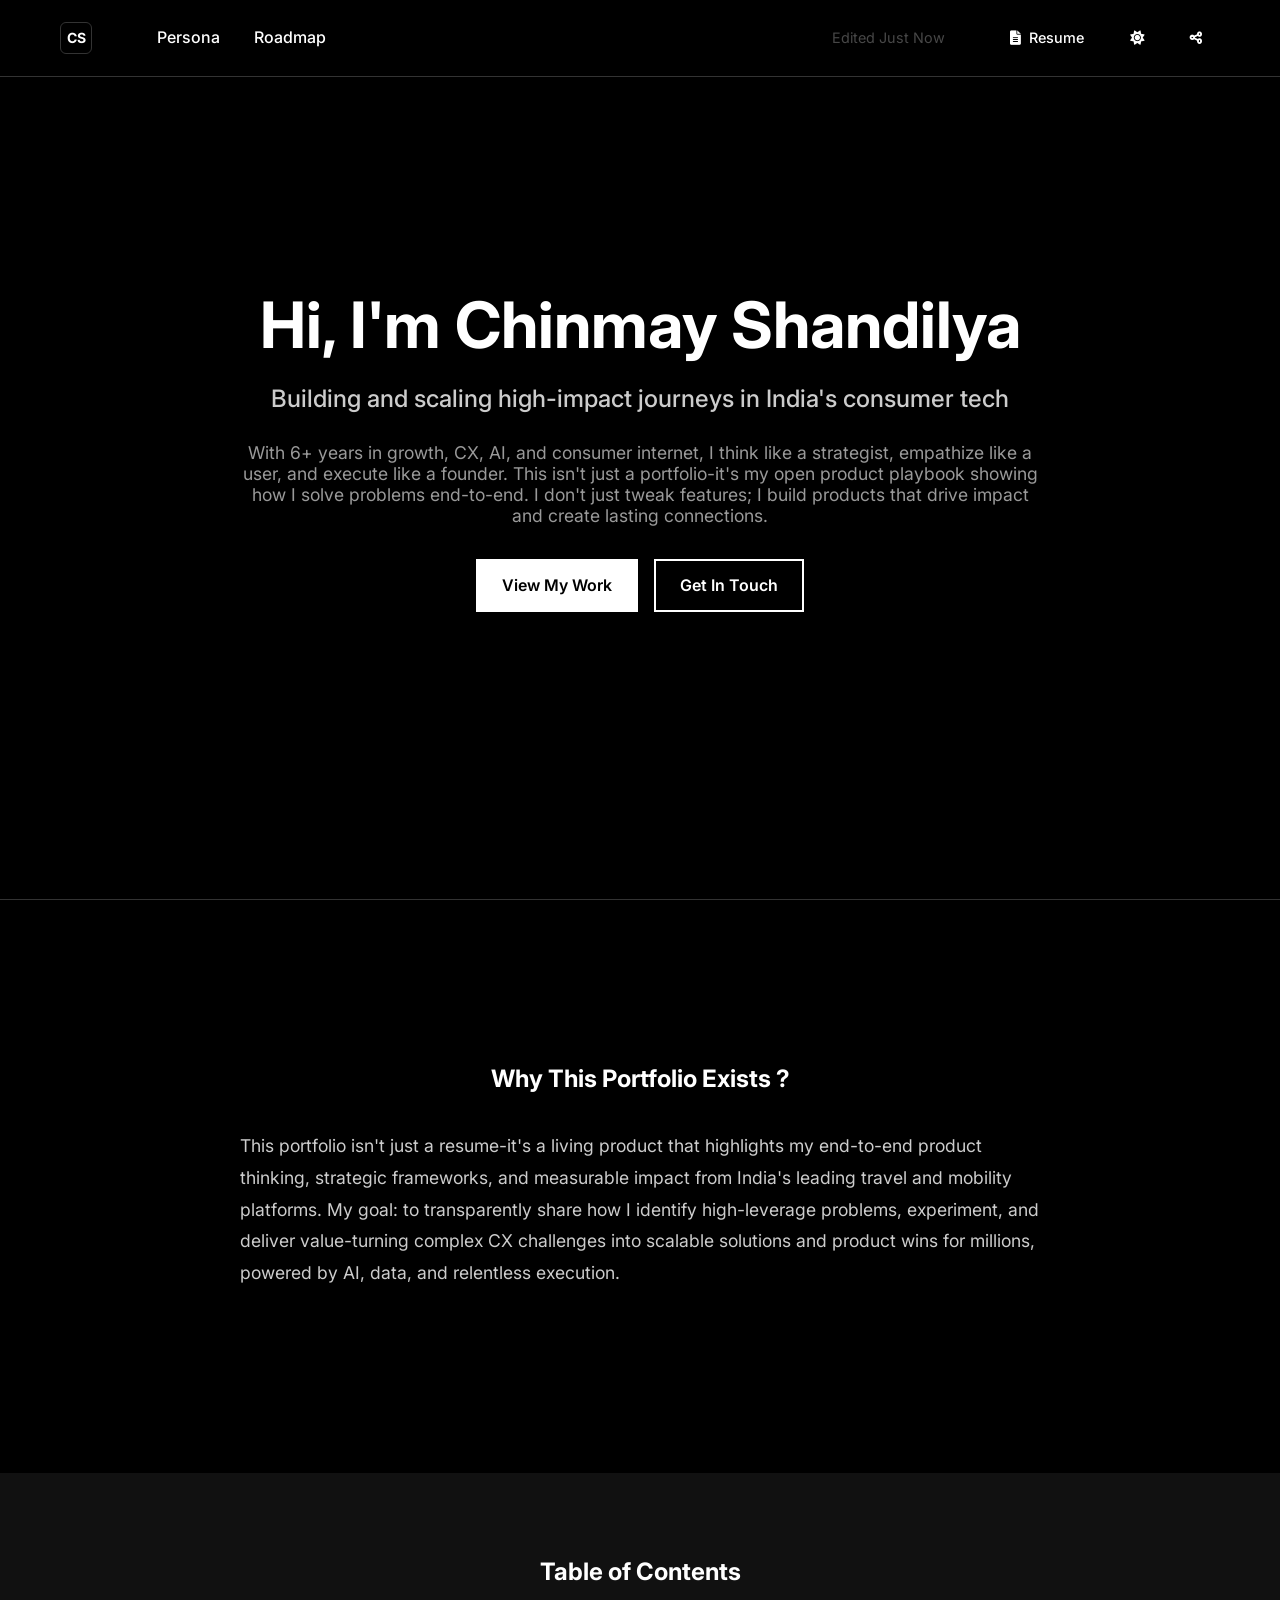
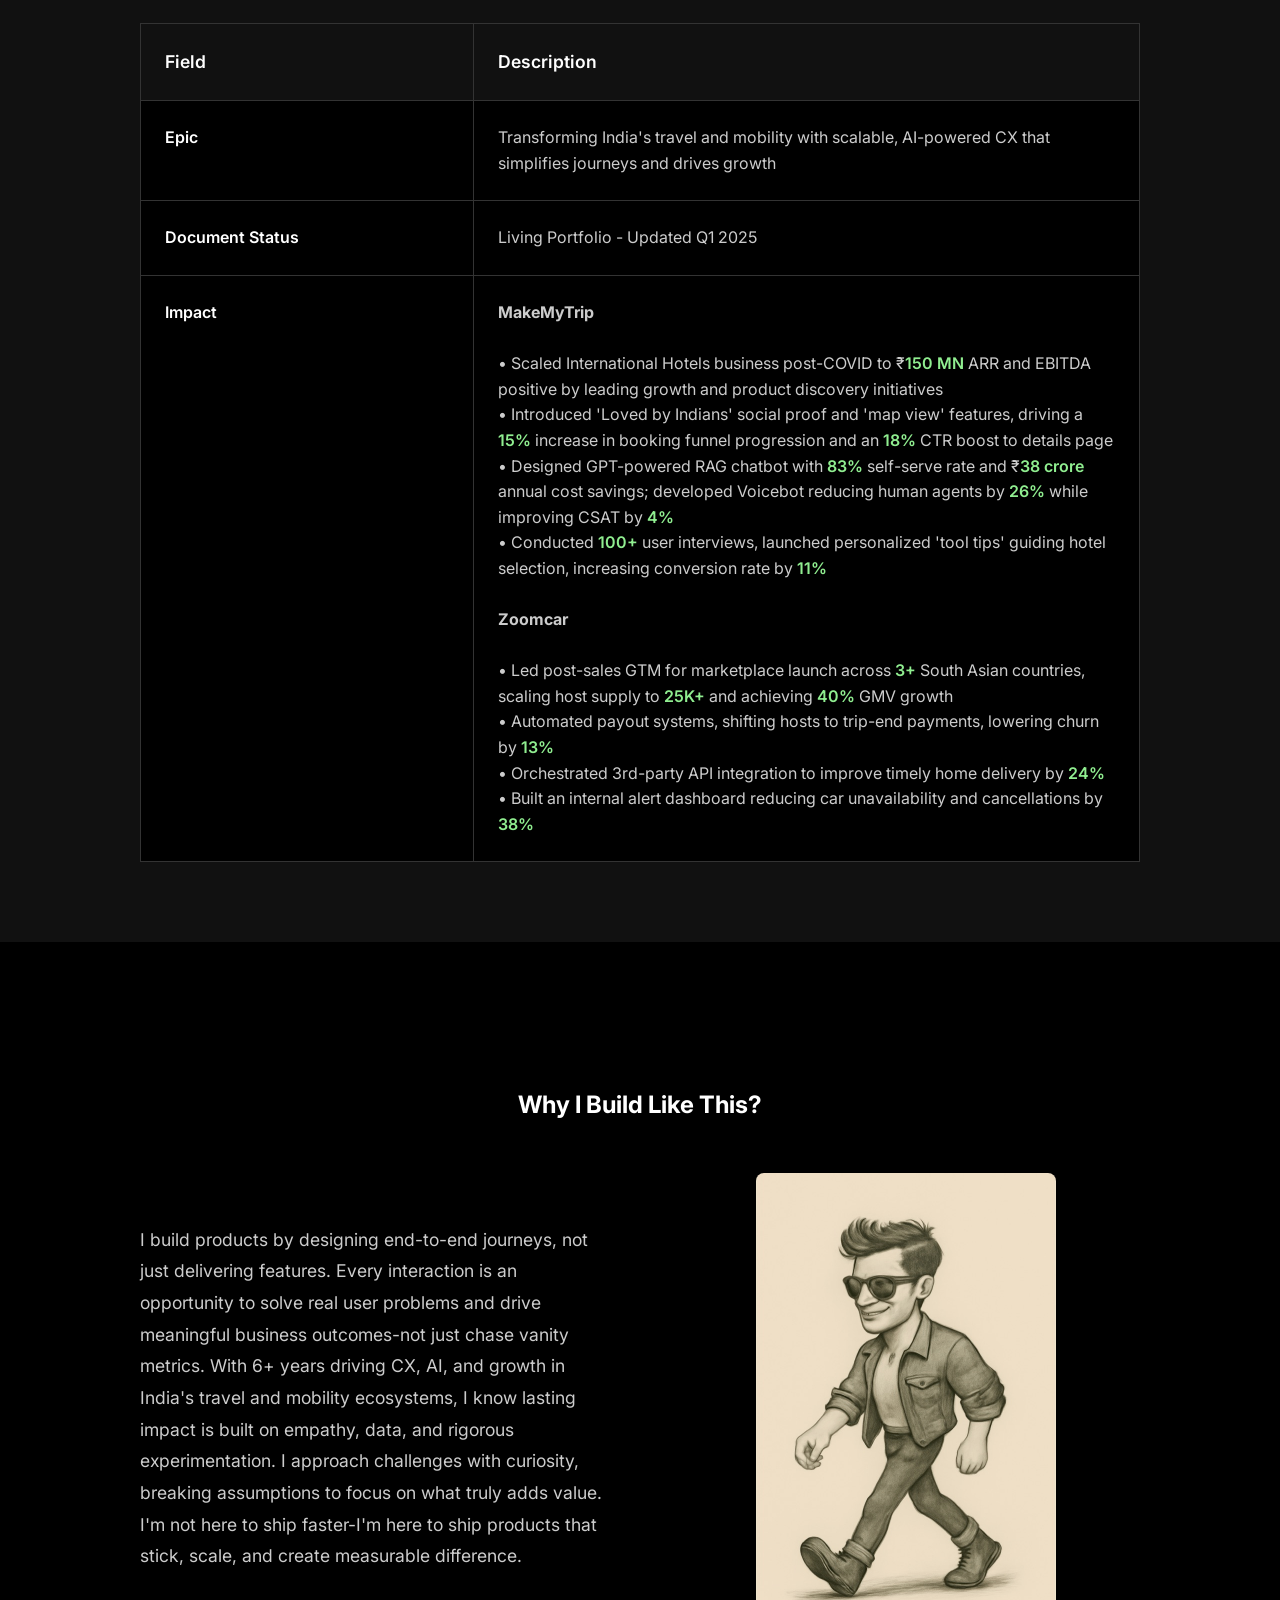
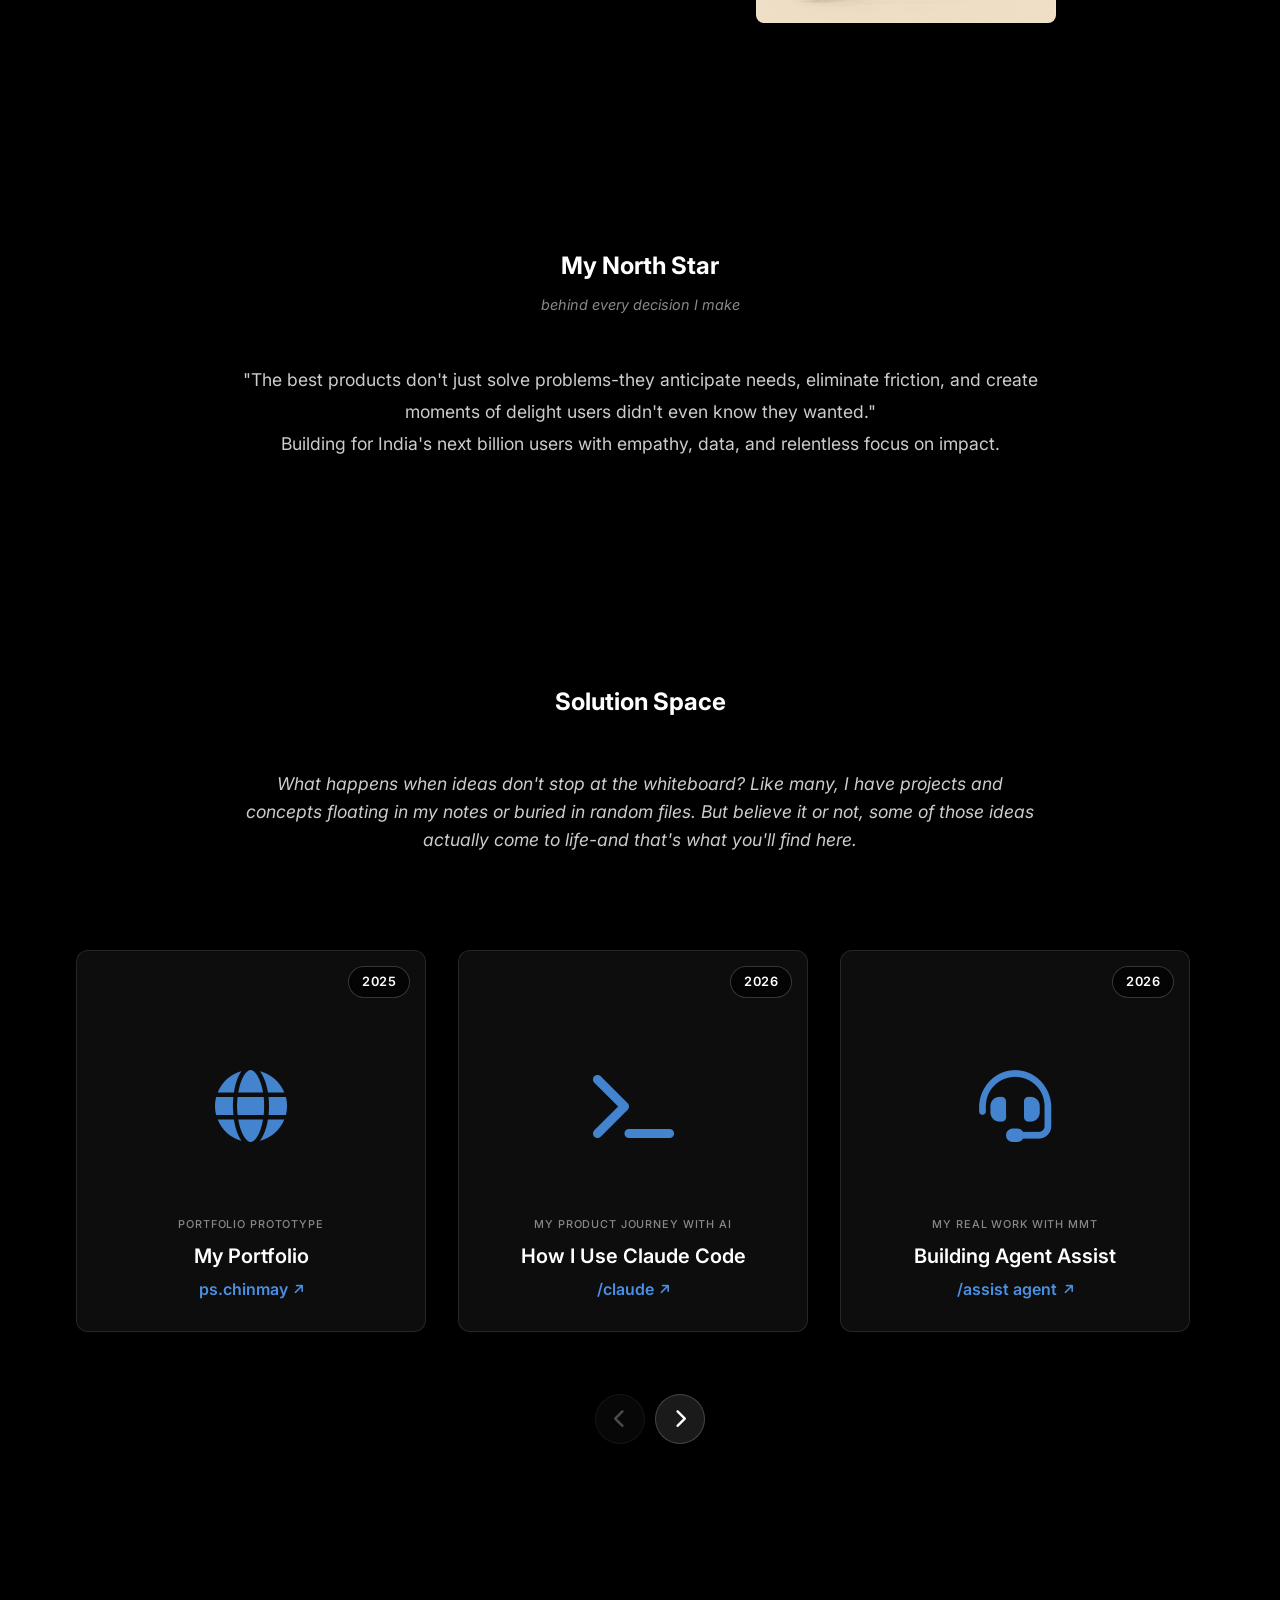
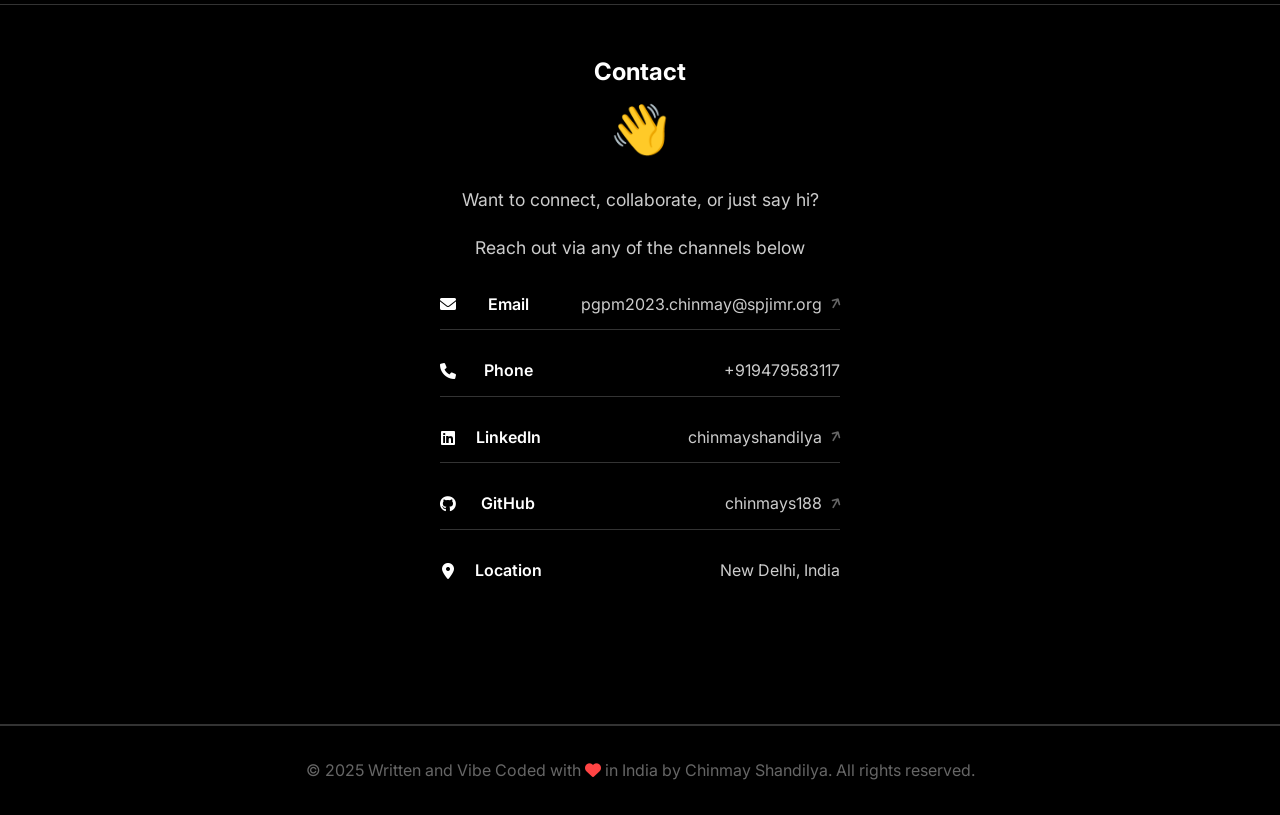
==== index.html @ b64400e5 "Speed up page load: compress images, show content immediately - Resize persona photos to 1200px long" ====
<!DOCTYPE html>
<html lang="en">
<head>
    <meta charset="UTF-8">
    <meta name="viewport" content="width=device-width, initial-scale=1.0">
    <title>Chinmay Shandilya - Portfolio</title>
    <link rel="stylesheet" href="styles.css">
    <link href="https://fonts.googleapis.com/css2?family=Inter:wght@300;400;500;600;700&display=swap" rel="stylesheet">
    <link rel="stylesheet" href="https://cdnjs.cloudflare.com/ajax/libs/font-awesome/6.0.0/css/all.min.css">
</head>
<body>
    <!-- Navigation -->
    <nav class="navbar">
        <div class="nav-container">
            <div class="nav-left">
                <div class="nav-logo">
                    <a href="index.html">CS</a>
                </div>
                <ul class="nav-menu">
                    <li class="nav-item">
                        <a href="persona.html" class="nav-link">Persona</a>
                    </li>

                    <li class="nav-item">
                        <a href="road-map.html" class="nav-link">Roadmap</a>
                    </li>
                </ul>
            </div>
            <div class="nav-right">
                <span class="edited-time">Edited Just Now</span>
                <a href="without career summary.pdf" class="nav-link resume-link" download>
                    <i class="fas fa-file-alt"></i>
                    Resume
                </a>
                <div class="theme-toggle">
                    <button class="theme-btn" id="themeToggle">
                        <i class="fas fa-sun" id="lightIcon"></i>
                        <i class="fas fa-moon" id="darkIcon"></i>
                    </button>
                </div>
                <div class="share-container">
                    <button class="share-btn">
                        <i class="fas fa-share-alt"></i>
                    </button>
                    <div class="share-dropdown">
                        <div class="share-option" onclick="shareViaEmail()">
                            <i class="fas fa-envelope"></i>
                            Email
                        </div>
                        <div class="share-option" onclick="shareViaWhatsApp()">
                            <i class="fab fa-whatsapp"></i>
                            WhatsApp
                        </div>
                        <div class="share-option" onclick="copyLink()">
                            <i class="fas fa-link"></i>
                            Copy Link
                        </div>
                    </div>
                </div>
            </div>
            <div class="hamburger">
                <span class="bar"></span>
                <span class="bar"></span>
                <span class="bar"></span>
            </div>
        </div>
    </nav>

    <!-- Hero Section -->
    <section id="home" class="hero">
        <div class="hero-container">
            <div class="hero-content">
                <h1 class="hero-title">Hi, I'm Chinmay Shandilya</span></h1>
                <h2 class="hero-subtitle">Building and scaling high-impact journeys in India's consumer tech</h2>
                <p class="hero-description">
                    With 6+ years in growth, CX, AI, and consumer internet, I think like a strategist, empathize like a user, and execute like a founder. This isn't just a portfolio-it's my open product playbook showing how I solve problems end-to-end. I don't just tweak features; I build products that drive impact and create lasting connections.
                </p>
                <div class="hero-buttons">
                    <a href="#projects" class="btn btn-primary">View My Work</a>
                    <a href="#contact" class="btn btn-secondary">Get In Touch</a>
                </div>
            </div>
        </div>
    </section>

    <!-- Why This Portfolio Exists Section -->
    <section id="why-portfolio" class="why-portfolio">
        <div class="container">
            <h2 class="section-title centered-title">Why This Portfolio Exists ?</h2>
            <div class="why-content">
                <p>
                    This portfolio isn't just a resume-it's a living product that highlights my end-to-end product thinking, strategic frameworks, and measurable impact from India's leading travel and mobility platforms. My goal: to transparently share how I identify high-leverage problems, experiment, and deliver value-turning complex CX challenges into scalable solutions and product wins for millions, powered by AI, data, and relentless execution.
                </p>
            </div>
        </div>
    </section>

    <!-- Table of Contents Section -->
    <section id="table-of-contents" class="table-of-contents">
        <div class="container">
            <h2 class="section-title centered-title">Table of Contents</h2>
            <div class="toc-content">
                <div class="toc-table">
                    <div class="toc-header">
                        <div class="toc-field">Field</div>
                        <div class="toc-description">Description</div>
                    </div>
                    <div class="toc-row">
                        <div class="toc-field">Epic</div>
                        <div class="toc-description">Transforming India's travel and mobility with scalable, AI-powered CX that simplifies journeys and drives growth
                        </div>
                    </div>
                    <div class="toc-row">
                        <div class="toc-field">Document Status</div>
                        <div class="toc-description">Living Portfolio - Updated Q1 2025</div>
                    </div>
                    <div class="toc-row">
                        <div class="toc-field">Impact</div>
                        <div class="toc-description"><b>MakeMyTrip</b>
                            <br><br>
                            • Scaled International Hotels business post-COVID to ₹<span class="achievement">150 MN</span> ARR and EBITDA positive by leading growth and product discovery initiatives
                            <br>
                            • Introduced 'Loved by Indians' social proof and 'map view' features, driving a <span class="achievement">15%</span> increase in booking funnel progression and an <span class="achievement">18%</span> CTR boost to details page
                            <br>
                            • Designed GPT-powered RAG chatbot with <span class="achievement">83%</span> self-serve rate and ₹<span class="achievement">38 crore</span> annual cost savings; developed Voicebot reducing human agents by <span class="achievement">26%</span> while improving CSAT by <span class="achievement">4%</span>
                            <br>
                            • Conducted <span class="achievement">100+</span> user interviews, launched personalized 'tool tips' guiding hotel selection, increasing conversion rate by <span class="achievement">11%</span>
                            <br>
                            <br>
                            <b>Zoomcar</b>
                            <br><br>
                            • Led post-sales GTM for marketplace launch across <span class="achievement">3+</span> South Asian countries, scaling host supply to <span class="achievement">25K+</span> and achieving <span class="achievement">40%</span> GMV growth
                            <br>
                            • Automated payout systems, shifting hosts to trip-end payments, lowering churn by <span class="achievement">13%</span>
                            <br>
                            • Orchestrated 3rd-party API integration to improve timely home delivery by <span class="achievement">24%</span>
                            <br>
                            • Built an internal alert dashboard reducing car unavailability and cancellations by <span class="achievement">38%</span></div>
                    </div>
                </div>
            </div>
        </div>
    </section>

    <!-- Why I Build Like This Section -->
    <section id="why-build" class="why-build">
        <div class="container">
            <h2 class="section-title centered-title">Why I Build Like This?</h2>
            <div class="why-build-content">
                <div class="why-build-text">
                    <p>
                        I build products by designing end-to-end journeys, not just delivering features. Every interaction is an opportunity to solve real user problems and drive meaningful business outcomes-not just chase vanity metrics. With 6+ years driving CX, AI, and growth in India's travel and mobility ecosystems, I know lasting impact is built on empathy, data, and rigorous experimentation. I approach challenges with curiosity, breaking assumptions to focus on what truly adds value. I'm not here to ship faster-I'm here to ship products that stick, scale, and create measurable difference.
                    </p>
                </div>
                <div class="why-build-image">
                    <img src="generated-image.jpg" alt="Stylized Builder Sketch" class="builder-sketch">
                </div>
            </div>
        </div>
    </section>

    <!-- My North Star Section -->
    <section id="north-star" class="north-star">
        <div class="container">
            <h2 class="section-title centered-title">My North Star</h2>
            <p class="north-star-subtitle"><bdo dir="ltr"></bdo>behind every decision I make</p>
            <div class="north-star-content">
                <p>
                    "The best products don't just solve problems-they anticipate needs, eliminate friction, and create moments of delight users didn't even know they wanted." 
                    <br>
                    Building for India's next billion users with empathy, data, and relentless focus on impact.
                </p>
            </div>
        </div>
    </section>

    <!-- Projects Section -->
    <section id="projects" class="projects">
        <div class="container">
            <h2 class="section-title centered-title">Solution Space</h2>
            <p class="solution-description">What happens when ideas don't stop at the whiteboard? Like many, I have projects and concepts floating in my notes or buried in random files. But believe it or not, some of those ideas actually come to life-and that's what you'll find here.</p>
            
            <div class="projects-container">
                <div class="projects-grid">
                    <div class="project-card project-card-featured">
                        <div class="project-year">2025</div>
                        <div class="project-card-body">
                            <div class="project-card-default">
                                <div class="project-card-icon" aria-hidden="true">
                                    <i class="fas fa-globe"></i>
                                </div>
                                <div class="project-card-bottom">
                                    <span class="project-category">Portfolio Prototype</span>
                                    <h3>My Portfolio</h3>
                                    <a href="https://pschinmayshandilya.netlify.app" target="_blank" rel="noopener noreferrer" class="project-site-link">ps.chinmay<i class="fas fa-arrow-up project-site-arrow" aria-hidden="true"></i></a>
                                </div>
                            </div>
                            <div class="project-card-hover-content">
                                <span class="project-category">Portfolio Prototype</span>
                                <h3>My Portfolio</h3>
                                <p>A portfolio prototype built with AI — showcasing my journey, product thinking, and the projects that define how I work.</p>
                                <div class="project-tech">
                                    <span>Product Sense</span>
                                    <span>Prompt Engineering</span>
                                    <span>Generative AI</span>
                                    <span>Vibe Coding</span>
                                </div>
                                <a href="https://pschinmayshandilya.netlify.app" target="_blank" rel="noopener noreferrer" class="project-site-link">ps.chinmay<i class="fas fa-arrow-up project-site-arrow" aria-hidden="true"></i></a>
                            </div>
                        </div>
                    </div>
                    <div class="project-card project-card-featured">
                        <div class="project-year">2026</div>
                        <div class="project-card-body">
                            <div class="project-card-default">
                                <div class="project-card-icon" aria-hidden="true">
                                    <i class="fas fa-terminal"></i>
                                </div>
                                <div class="project-card-bottom">
                                    <span class="project-category">My Product Journey with AI</span>
                                    <h3>How I Use Claude Code</h3>
                                    <a href="https://www.notion.so/How-I-Use-Claude-Code-as-PM-36962f6938d68063b9c6d839347b5e9a?v=e94576a13f454b99803013268ae52628&source=copy_link" target="_blank" rel="noopener noreferrer" class="project-site-link">/claude<i class="fas fa-arrow-up project-site-arrow" aria-hidden="true"></i></a>
                                </div>
                            </div>
                            <div class="project-card-hover-content">
                                <span class="project-category">My Product Journey with AI</span>
                                <h3>How I Use Claude Code</h3>
                                <p>My product journey with AI — a living playbook on using Claude Code as a PM, from discovery and PRDs to prototyping and shipping faster.</p>
                                <div class="project-tech">
                                    <span>Claude Code</span>
                                    <span>Prompt Engineering</span>
                                    <span>AI Workflows</span>
                                    <span>Product Strategy</span>
                                </div>
                                <a href="https://www.notion.so/How-I-Use-Claude-Code-as-PM-36962f6938d68063b9c6d839347b5e9a?v=e94576a13f454b99803013268ae52628&source=copy_link" target="_blank" rel="noopener noreferrer" class="project-site-link">/claude<i class="fas fa-arrow-up project-site-arrow" aria-hidden="true"></i></a>
                            </div>
                        </div>
                    </div>
                    <div class="project-card project-card-featured">
                        <div class="project-year">2026</div>
                        <div class="project-card-body">
                            <div class="project-card-default">
                                <div class="project-card-icon" aria-hidden="true">
                                    <i class="fas fa-headset"></i>
                                </div>
                                <div class="project-card-bottom">
                                    <span class="project-category">My Real Work with MMT</span>
                                    <h3>Building Agent Assist</h3>
                                    <a href="https://www.notion.so/Building-Agent-Assist-36962f6938d6807eb27ae038b64d688c?v=e94576a13f454b99803013268ae52628&source=copy_link" target="_blank" rel="noopener noreferrer" class="project-site-link">/assist agent<i class="fas fa-arrow-up project-site-arrow" aria-hidden="true"></i></a>
                                </div>
                            </div>
                            <div class="project-card-hover-content">
                                <span class="project-category">My Real Work with MMT</span>
                                <h3>Building Agent Assist</h3>
                                <p>Real work at MakeMyTrip — designing AI-powered agent assist to help human agents resolve queries faster with contextual suggestions and smarter handoffs.</p>
                                <div class="project-tech">
                                    <span>AI Agents</span>
                                    <span>CX Automation</span>
                                    <span>Voice & Chat</span>
                                    <span>MakeMyTrip</span>
                                </div>
                                <a href="https://www.notion.so/Building-Agent-Assist-36962f6938d6807eb27ae038b64d688c?v=e94576a13f454b99803013268ae52628&source=copy_link" target="_blank" rel="noopener noreferrer" class="project-site-link">/assist agent<i class="fas fa-arrow-up project-site-arrow" aria-hidden="true"></i></a>
                            </div>
                        </div>
                    </div>
                    <div class="project-card project-card-featured">
                        <div class="project-year">2026</div>
                        <div class="project-card-body">
                            <div class="project-card-default">
                                <div class="project-card-icon" aria-hidden="true">
                                    <i class="fas fa-chart-line"></i>
                                </div>
                                <div class="project-card-bottom">
                                    <span class="project-category">My Real Work with MMT</span>
                                    <h3>Building Cross Sell Engine</h3>
                                    <a href="https://www.notion.so/Cross-sell-on-My-trips-36962f6938d680d2b19af72c8ca1ab3d?v=e94576a13f454b99803013268ae52628&source=copy_link" target="_blank" rel="noopener noreferrer" class="project-site-link">/sell<i class="fas fa-arrow-up project-site-arrow" aria-hidden="true"></i></a>
                                </div>
                            </div>
                            <div class="project-card-hover-content">
                                <span class="project-category">My Real Work with MMT</span>
                                <h3>Building Cross Sell Engine</h3>
                                <p>Real work at MakeMyTrip — a cross-sell engine on My Trips that surfaces the right add-ons at high-intent moments to drive revenue without hurting experience.</p>
                                <div class="project-tech">
                                    <span>Revenue Generation</span>
                                    <span>Recommendation Engine</span>
                                    <span>Growth</span>
                                    <span>Personalization</span>
                                </div>
                                <a href="https://www.notion.so/Cross-sell-on-My-trips-36962f6938d680d2b19af72c8ca1ab3d?v=e94576a13f454b99803013268ae52628&source=copy_link" target="_blank" rel="noopener noreferrer" class="project-site-link">/sell<i class="fas fa-arrow-up project-site-arrow" aria-hidden="true"></i></a>
                            </div>
                        </div>
                    </div>
                    <div class="project-card project-card-featured">
                        <div class="project-year">2026</div>
                        <div class="project-card-body">
                            <div class="project-card-default">
                                <div class="project-card-icon" aria-hidden="true">
                                    <i class="fas fa-microphone-alt"></i>
                                </div>
                                <div class="project-card-bottom">
                                    <span class="project-category">Working Prototype</span>
                                    <h3>Customer Support Agent</h3>
                                    <a href="https://www.notion.so/Customer-Support-Voice-Agent-36962f6938d6805c9738ce5c66e07e4c?v=e94576a13f454b99803013268ae52628&source=copy_link" target="_blank" rel="noopener noreferrer" class="project-site-link">/voice agent<i class="fas fa-arrow-up project-site-arrow" aria-hidden="true"></i></a>
                                </div>
                            </div>
                            <div class="project-card-hover-content">
                                <span class="project-category">Working Prototype</span>
                                <h3>Customer Support Agent</h3>
                                <p>A working prototype I built — a customer support voice agent that handles queries conversationally and routes complex cases to humans.</p>
                                <div class="project-tech">
                                    <span>Voice AI</span>
                                    <span>Customer Support</span>
                                    <span>Conversational AI</span>
                                    <span>Prototype</span>
                                </div>
                                <a href="https://www.notion.so/Customer-Support-Voice-Agent-36962f6938d6805c9738ce5c66e07e4c?v=e94576a13f454b99803013268ae52628&source=copy_link" target="_blank" rel="noopener noreferrer" class="project-site-link">/voice agent<i class="fas fa-arrow-up project-site-arrow" aria-hidden="true"></i></a>
                            </div>
                        </div>
                    </div>
                    <div class="project-card project-card-featured">
                        <div class="project-year">2026</div>
                        <div class="project-card-body">
                            <div class="project-card-default">
                                <div class="project-card-icon" aria-hidden="true">
                                    <i class="fas fa-wind"></i>
                                </div>
                                <div class="project-card-bottom">
                                    <span class="project-category">Working Prototype</span>
                                    <h3>AQI Analysis Agent</h3>
                                    <a href="https://www.notion.so/AQI-Analysis-Agent-36a62f6938d680339733ca87f488bdec?v=e94576a13f454b99803013268ae52628&source=copy_link" target="_blank" rel="noopener noreferrer" class="project-site-link">/aqi<i class="fas fa-arrow-up project-site-arrow" aria-hidden="true"></i></a>
                                </div>
                            </div>
                            <div class="project-card-hover-content">
                                <span class="project-category">Working Prototype</span>
                                <h3>AQI Analysis Agent</h3>
                                <p>A working prototype I built — an AQI analysis agent that interprets air quality data and delivers actionable insights in plain language.</p>
                                <div class="project-tech">
                                    <span>Environmental AI</span>
                                    <span>Data Analysis</span>
                                    <span>AI Agents</span>
                                    <span>Prototype</span>
                                </div>
                                <a href="https://www.notion.so/AQI-Analysis-Agent-36a62f6938d680339733ca87f488bdec?v=e94576a13f454b99803013268ae52628&source=copy_link" target="_blank" rel="noopener noreferrer" class="project-site-link">/aqi<i class="fas fa-arrow-up project-site-arrow" aria-hidden="true"></i></a>
                            </div>
                        </div>
                    </div>
                </div>
                <div class="scroll-arrow scroll-left" id="scrollLeftArrow">
                    <i class="fas fa-chevron-left"></i>
                </div>
                <div class="scroll-arrow scroll-right" id="scrollRightArrow">
                    <i class="fas fa-chevron-right"></i>
                </div>
            </div>
        </div>
    </section>



    <!-- Contact Section -->
    <section id="contact" class="contact">
        <div class="container">
            <h2 class="section-title centered-title">Contact</h2>
            <div class="contact-content">
                <div class="contact-info">
                    <div class="contact-hand-icon">👋</div>
                    <p>Want to connect, collaborate, or just say hi?</p>
                    <p>Reach out via any of the channels below</p>
                    <div class="contact-details">
                        <div class="contact-row">
                            <div class="contact-item-left">
                                <i class="fas fa-envelope contact-icon"></i>
                                <span class="contact-label">Email</span>
                            </div>
                            <div class="contact-item-right">
                                <a href="mailto:pgpm2023.chinmay@spjimr.org" class="contact-value">pgpm2023.chinmay@spjimr.org</a>
                                <i class="fas fa-arrow-up clickable-arrow"></i>
                            </div>
                        </div>
                        <div class="contact-row">
                            <div class="contact-item-left">
                                <i class="fas fa-phone contact-icon"></i>
                                <span class="contact-label">Phone</span>
                            </div>
                            <div class="contact-item-right">
                                <span class="contact-value">+919479583117</span>
                            </div>
                        </div>
                        <div class="contact-row">
                            <div class="contact-item-left">
                                <i class="fab fa-linkedin contact-icon"></i>
                                <span class="contact-label">LinkedIn</span>
                            </div>
                            <div class="contact-item-right">
                                <a href="https://www.linkedin.com/in/chinmayshandilya/" target="_blank" class="contact-value">chinmayshandilya</a>
                                <i class="fas fa-arrow-up clickable-arrow"></i>
                            </div>
                        </div>
                        <div class="contact-row">
                            <div class="contact-item-left">
                                <i class="fab fa-github contact-icon"></i>
                                <span class="contact-label">GitHub</span>
                            </div>
                            <div class="contact-item-right">
                                <a href="https://github.com/chinmays188" target="_blank" rel="noopener noreferrer" class="contact-value">chinmays188</a>
                                <i class="fas fa-arrow-up clickable-arrow"></i>
                            </div>
                        </div>
                        <div class="contact-row">
                            <div class="contact-item-left">
                                <i class="fas fa-map-marker-alt contact-icon"></i>
                                <span class="contact-label">Location</span>
                            </div>
                            <div class="contact-item-right">
                                <span class="contact-value">New Delhi, India</span>
                            </div>
                        </div>
                    </div>
                </div>

            </div>
        </div>
    </section>

    <!-- Footer -->
    <footer class="footer">
        <div class="container">
            <p>&copy; 2025 Written and Vibe Coded with <i class="fas fa-heart"></i> in India by Chinmay Shandilya. All rights reserved.</p>
        </div>
    </footer>

    <script src="script.js"></script>
</body>
</html>
---- styles.css ----
/* Reset and Base Styles */
* {
    margin: 0;
    padding: 0;
    box-sizing: border-box;
    animation: none !important;
    transition: none !important;
    transform: none !important;
    will-change: auto !important;
}

html {
    scroll-behavior: auto;
    animation: none !important;
    transition: none !important;
    transform: none !important;
}

body {
    font-family: 'Inter', sans-serif;
    line-height: 1.6;
    color: #ffffff;
    background-color: #000000;
    scroll-behavior: auto;
    animation: none !important;
    transition: none !important;
    transform: none !important;
}

/* Ensure no animations on any persona elements */
.persona-page *,
.persona-hero * {
    animation: none !important;
    transition: none !important;
    transform: none !important;
    will-change: auto !important;
}

.container {
    max-width: 1200px;
    margin: 0 auto;
    padding: 0 20px;
}

/* Navigation */
.navbar {
    position: fixed;
    top: 0;
    width: 100%;
    background: rgba(0, 0, 0, 0.95);
    backdrop-filter: blur(10px);
    z-index: 1000;
    padding: 1rem 0;
    transition: all 0.3s ease;
    border-bottom: 1px solid #333;
}

.nav-container {
    max-width: 1200px;
    margin: 0 auto;
    padding: 0 20px;
    display: flex;
    justify-content: space-between;
    align-items: center;
}

.nav-left {
    display: flex;
    align-items: center;
    gap: 3rem;
}

.nav-right {
    display: flex;
    align-items: center;
    gap: 1rem;
}

/* Navigation Logo - Notion Style */
.nav-logo a {
    display: flex;
    align-items: center;
    justify-content: center;
    width: 32px;
    height: 32px;
    background: #000000;
    color: #ffffff;
    text-decoration: none;
    border-radius: 6px;
    font-weight: 700;
    font-size: 14px;
    font-family: 'Inter', sans-serif;
    transition: all 0.2s ease;
    border: 1px solid #333;
}

.nav-logo a:hover {
    background: #ffffff;
    color: #000000;
    border-color: #000000;
    transform: scale(1.05);
}

/* Ensure nav menu container doesn't cause movement */
.nav-menu {
    display: flex !important;
    align-items: center !important;
    gap: 0 !important;
    margin: 0 !important;
    padding: 0 !important;
    list-style: none !important;
    position: relative !important;
}

.nav-menu li {
    margin: 0 !important;
    padding: 0 !important;
    position: relative !important;
    display: inline-block !important;
}

/* Navigation links - exact same hover animation as resume/share buttons */
.nav-menu .nav-link {
    color: #ffffff !important;
    text-decoration: none !important;
    font-weight: 500 !important;
    transition: all 0.2s ease !important;
    animation: none !important;
    position: relative !important;
    display: inline-block !important;
    padding: 0.5rem 1rem !important;
    margin: 0 !important;
    transform: none !important;
    border-radius: 6px !important;
    background: transparent !important;
    border: 1px solid transparent !important;
}

.nav-menu .nav-link:hover {
    color: #4A90E2 !important;
    background: rgba(255, 255, 255, 0.1) !important;
    transform: none !important;
    border-radius: 6px !important;
    padding: 0.5rem 1rem !important;
    margin: 0 !important;
    text-shadow: none !important;
    font-weight: inherit !important;
    position: relative !important;
    display: inline-block !important;
    border-color: #4A90E2 !important;
    text-decoration: none !important;
}

.nav-menu .nav-link:hover::after {
    width: 0 !important;
}

/* Light theme nav links - exact same hover animation */
body.light-theme .nav-menu .nav-link {
    color: #000000 !important;
    background: transparent !important;
    border: 1px solid transparent !important;
    transition: all 0.2s ease !important;
    animation: none !important;
}

body.light-theme .nav-menu .nav-link:hover {
    color: #4A90E2 !important;
    background: rgba(0, 0, 0, 0.1) !important;
    transform: none !important;
    border-radius: 6px !important;
    padding: 0.5rem 1rem !important;
    margin: 0 !important;
    text-shadow: none !important;
    font-weight: inherit !important;
    transition: all 0.2s ease !important;
    animation: none !important;
    box-shadow: none !important;
    position: relative !important;
    display: inline-block !important;
    border-color: #4A90E2 !important;
    text-decoration: none !important;
}

.nav-link.active {
    color: #ffffff !important;
}

.nav-link::after {
    content: '';
    position: absolute;
    width: 0;
    height: 2px;
    bottom: -5px;
    left: 0;
    background-color: #ffffff;
    transition: width 0.3s ease;
}

.nav-link:hover::after,
.nav-link.active::after {
    width: 100%;
}

/* Resume link styles moved to consistent header styling section */

/* Share button styles moved to consistent header styling section */

.share-container {
    position: relative;
    display: inline-block;
}

.share-dropdown {
    position: absolute;
    top: 100%;
    right: 0;
    background: #1a1a1a;
    border: 1px solid #333;
    border-radius: 8px;
    box-shadow: 0 10px 30px rgba(0, 0, 0, 0.3);
    min-width: 200px;
    z-index: 1000;
    opacity: 0;
    visibility: hidden;
    transform: translateY(-10px);
    transition: all 0.2s ease;
    margin-top: 0.5rem;
}

.share-dropdown.show {
    opacity: 1;
    visibility: visible;
    transform: translateY(0);
}

.share-option {
    display: flex;
    align-items: center;
    gap: 0.75rem;
    padding: 0.75rem 1rem;
    color: #ffffff;
    text-decoration: none;
    transition: background-color 0.2s ease;
    border-bottom: 1px solid #333;
    font-family: 'Inter', sans-serif;
    font-size: 0.9rem;
}

.share-option:last-child {
    border-bottom: none;
}

.share-option:hover {
    background: #333;
    color: #4A90E2;
}

.share-option i {
    font-size: 1rem;
    width: 16px;
    text-align: center;
}

/* Responsive adjustments for share dropdown */
@media (max-width: 768px) {
    .share-dropdown {
        right: -50px;
        min-width: 180px;
    }
}

.hamburger {
    display: none;
    flex-direction: column;
    cursor: pointer;
}

.bar {
    width: 25px;
    height: 3px;
    background-color: #ffffff;
    margin: 3px 0;
    transition: 0.3s;
}

/* Hero Section */
.hero {
    min-height: 100vh;
    display: flex;
    align-items: center;
    background: #000000;
    color: white;
    padding-top: 80px;
}

.hero-container {
    max-width: 1200px;
    margin: 0 auto;
    padding: 0 20px;
    text-align: center;
}

.hero-title {
    font-size: 4rem;
    font-weight: 700;
    margin-bottom: 1rem;
    line-height: 1.2;
    color: #ffffff;
}

.highlight {
    color: #ffffff;
    border-bottom: 3px solid #ffffff;
}

.hero-subtitle {
    font-size: 1.5rem;
    font-weight: 500;
    margin-bottom: 1.5rem;
    color: #cccccc;
}

.hero-description {
    font-size: 1.1rem;
    margin-bottom: 2rem;
    color: #999999;
    line-height: 1.2;
    max-width: 800px;
    margin-left: auto;
    margin-right: auto;
}

.hero-buttons {
    display: flex;
    gap: 1rem;
    flex-wrap: wrap;
    justify-content: center;
}

.btn {
    padding: 12px 24px;
    border-radius: 0;
    text-decoration: none;
    font-weight: 600;
    transition: all 0.3s ease;
    display: inline-block;
    border: 2px solid #ffffff;
}

.btn-primary {
    background: #ffffff;
    color: #000000;
}

.btn-primary:hover {
    background: #000000;
    color: #ffffff;
    transform: translateY(-2px);
}

.btn-secondary {
    background: transparent;
    color: #ffffff;
    border: 2px solid #ffffff;
}

.btn-secondary:hover {
    background: #ffffff;
    color: #000000;
    transform: translateY(-2px);
}

/* Section Styles */
section {
    padding: 80px 0;
    border-bottom: 1px solid #333;
}

/* Persona Hero Section - Completely Redesigned with Simple Flexbox */
.persona-hero {
    min-height: 100vh;
    display: flex;
    align-items: flex-start;
    justify-content: center;
    padding-top: 100px;
    margin-top: 80px;
    position: relative;
    overflow: hidden;
    width: 100%;
}

.persona-hero .hero-container {
    display: flex;
    flex-direction: column;
    align-items: center;
    width: 100%;
    max-width: 1100px;
    margin: 0 auto;
    padding: 0 20px;
    gap: 0;
}

.persona-hero-main {
    display: flex;
    flex-direction: row;
    justify-content: space-between;
    align-items: flex-start;
    width: 100%;
    gap: 20px;
}

/* Left Images Container */
.hero-images-left {
    display: flex;
    flex-direction: column;
    gap: 20px;
    align-items: center;
    justify-content: flex-start;
    width: 250px;
    flex-shrink: 0;
}

/* Right Images Container */
.hero-images-right {
    display: flex;
    flex-direction: column;
    gap: 20px;
    align-items: center;
    justify-content: flex-start;
    width: 250px;
    flex-shrink: 0;
}

/* Individual Hero Images */
.hero-image {
    width: 250px;
    height: 250px;
    border-radius: 25px;
    overflow: hidden;
    box-shadow: 0 15px 40px rgba(0, 0, 0, 0.4);
    transition: none;
    position: relative;
    transform-origin: center center;
    flex-shrink: 0;
}

.hero-image:hover {
    transform: none;
    box-shadow: 0 15px 40px rgba(0, 0, 0, 0.4);
    z-index: 1;
}

/* Rotate left images counterclockwise (away from text) */
.hero-images-left .hero-image:nth-child(1) {
    transform: rotate(-20deg) !important;
}

.hero-images-left .hero-image:nth-child(2) {
    transform: rotate(-20deg) !important;
}

/* Rotate right images clockwise (away from text) */
.hero-images-right .hero-image:nth-child(1) {
    transform: rotate(20deg) !important;
}

.hero-images-right .hero-image:nth-child(2) {
    transform: rotate(20deg) !important;
}

.hero-img {
    width: 100%;
    height: 100%;
    object-fit: cover;
    transition: none;
}

.hero-image:hover .hero-img {
    transform: none;
}

/* Center Content */
.persona-hero .hero-content {
    text-align: center;
    z-index: 5;
    background: transparent;
    padding: 3rem 1rem 2rem 1rem;
    border-radius: 0;
    backdrop-filter: none;
    border: none;
    box-shadow: none;
    display: flex;
    flex-direction: column;
    justify-content: flex-start;
    min-height: auto;
    position: relative;
    flex: 1;
    max-width: 400px;
}

.persona-hero .hero-title {
    font-size: 1.8rem;
    font-weight: 700;
    color: #ffffff;
    margin-bottom: 2rem;
    font-family: 'Inter', sans-serif;
    line-height: 1.2;
    letter-spacing: -0.02em;
    animation: none !important;
    transition: none !important;
    transform: none !important;
    pointer-events: none;
    will-change: auto !important;
}

/* Force remove any keyframe animations */
.persona-hero .hero-title,
.persona-hero .hero-title * {
    animation: none !important;
    transition: none !important;
    transform: none !important;
    will-change: auto !important;
    opacity: 1 !important;
    visibility: visible !important;
    display: block !important;
}

/* Hero Background Section */
.hero-background {
    text-align: left;
    border-top: none;
    padding-top: 0;
    margin-top: 0;
    display: flex;
    flex-direction: column;
    gap: 1rem;
    margin-bottom: 1rem;
}

.hero-background h3 {
    font-size: 1.8rem;
    font-weight: 600;
    color: #ffffff;
    margin-bottom: 1.5rem;
    font-family: 'Inter', sans-serif;
    letter-spacing: -0.01em;
}

.hero-background p {
    font-size: 0.95rem;
    color: #cccccc;
    line-height: 1.8;
    margin-bottom: 0;
    font-family: 'Inter', sans-serif;
    text-align: justify;
    writing-mode: horizontal-tb;
    transform: none;
    max-height: none;
}

.hero-background p:last-child {
    margin-bottom: 0;
}

/* Hero Values Section */
.hero-values {
    margin-top: 2.5rem;
    text-align: center;
    padding-top: 0.5rem;
    position: relative;
    z-index: 10;
    width: 100%;
    max-width: 100%;
    margin-left: auto;
    margin-right: auto;
    flex-shrink: 0;
}

.values-heading {
    font-size: 1.6rem;
    font-weight: 600;
    color: #ffffff;
    margin-bottom: 1rem;
    font-family: 'Inter', sans-serif;
    letter-spacing: -0.01em;
}

.hero-values .values-grid {
    display: flex;
    flex-direction: row;
    gap: 0.8rem;
    justify-content: center;
    align-items: stretch;
    flex-wrap: nowrap;
    width: 100%;
}

.hero-values .value-item {
    background: transparent;
    border: 1px solid rgba(255, 255, 255, 0.1);
    padding: 0.6rem;
    border-radius: 12px;
    transition: all 0.3s ease;
    position: relative;
    overflow: hidden;
    flex: 1;
    min-width: 0;
    max-width: none;
    text-align: center;
}

.hero-values .value-item:hover {
    border-color: #4A90E2;
    background: rgba(74, 144, 226, 0.05);
}

.hero-values .value-icon {
    font-size: 1.5rem;
    color: #4A90E2;
    margin-bottom: 0.75rem;
}

.hero-values .value-item h4 {
    font-size: 0.9rem;
    font-weight: 600;
    color: #ffffff;
    margin-bottom: 0.5rem;
    font-family: 'Inter', sans-serif;
    line-height: 1.3;
}

.hero-values .value-item p {
    color: #cccccc;
    line-height: 1.4;
    font-size: 0.75rem;
    font-family: 'Inter', sans-serif;
    word-wrap: break-word;
    hyphens: auto;
}

/* Remove footer values section */
.values-footer {
    display: none;
}

/* Responsive Design for Persona Hero */
@media (max-width: 1400px) {
    .persona-hero .hero-container {
        grid-template-columns: 260px 1fr 260px;
        gap: 1.5rem;
        max-width: 1100px;
    }
    
    .hero-image {
        width: 220px;
        height: 220px;
    }
    
    .hero-images-left,
    .hero-images-right {
        width: 260px;
    }
    
    .hero-values .value-item {
        min-width: 0;
        max-width: none;
    }
    
    .hero-values .values-grid {
        gap: 1.2rem;
    }
}

@media (max-width: 1200px) {
    .persona-hero .hero-container {
        grid-template-columns: 160px 1fr 160px;
        gap: 1rem;
        max-width: 700px;
    }
    
    .hero-image {
        width: 140px;
        height: 140px;
    }
    
    .hero-images-left,
    .hero-images-right {
        width: 160px;
    }
    
    .persona-hero .hero-title {
        font-size: 1.6rem;
    }
    
    .hero-values {
        margin-top: 2.5rem;
    }
    
    .hero-values .value-item {
        min-width: 0;
        max-width: none;
    }
    
    .hero-values .values-grid {
        gap: 1rem;
    }
}

@media (max-width: 900px) {
    .persona-hero .hero-container {
        gap: 2rem;
        text-align: center;
        max-width: 700px;
    }

    .persona-hero-main {
        flex-direction: column;
        gap: 2rem;
    }
    
    .hero-images-left,
    .hero-images-right {
        flex-direction: row;
        justify-content: center;
        gap: 1.5rem;
        width: 100%;
        max-width: 700px;
    }
    
    .hero-images-left .hero-image:nth-child(1),
    .hero-images-left .hero-image:nth-child(2),
    .hero-images-right .hero-image:nth-child(1),
    .hero-images-right .hero-image:nth-child(2) {
        transform: none;
    }
    
    .hero-image {
        width: 250px;
        height: 250px;
    }
    
    .persona-hero .hero-content {
        order: -1;
        padding: 2rem 1rem;
        min-height: auto;
        max-width: 100%;
    }
    
    .persona-hero .hero-title {
        font-size: 1.5rem;
        animation: none !important;
        transition: none !important;
        transform: none !important;
        will-change: auto !important;
        opacity: 1 !important;
        visibility: visible !important;
        display: block !important;
    }
    
    .hero-background h3 {
        font-size: 1.6rem;
        text-align: center;
    }
    
    .hero-background p {
        text-align: center;
    }
    
    .hero-background {
        margin-bottom: 3rem;
    }
    
    .hero-values {
        margin-top: 4rem;
        padding: 0 1rem;
    }
    
    .hero-values .values-grid {
        flex-direction: column;
        gap: 1.5rem;
        align-items: center;
    }
    
    .hero-values .value-item {
        min-width: 100%;
        max-width: 100%;
    }
}

@media (max-width: 600px) {
    .persona-hero .hero-container {
        padding: 0 10px;
    }
    
    .hero-image {
        width: 220px;
        height: 220px;
    }
    
    .persona-hero .hero-content {
        padding: 1.5rem 1rem;
    }
    
    .persona-hero .hero-title {
        font-size: 1.4rem;
        animation: none !important;
        transition: none !important;
        transform: none !important;
        will-change: auto !important;
        opacity: 1 !important;
        visibility: visible !important;
        display: block !important;
    }
    
    .hero-background h3 {
        font-size: 1.4rem;
    }
    
    .hero-background p {
        font-size: 1rem;
    }
    
    .hero-background {
        margin-bottom: 2rem;
    }
    
    .hero-values {
        margin-top: 3rem;
        padding: 0 0.5rem;
    }
    
    .hero-values .value-item {
        padding: 1rem;
        min-width: 100%;
        max-width: 100%;
    }
    
    .hero-values .value-item h4 {
        font-size: 0.85rem;
    }
    
    .hero-values .value-item p {
        font-size: 0.7rem;
    }
}

/* Persona Page Styles - Redesigned with Integrated Images */
.persona-page {
    padding: 4rem 0;
    background: #000000;
    margin-top: 2rem;
    border-top: none;
    border-bottom: none;
    margin-bottom: 4rem;
}

.persona-image-section {
    margin: 3rem 0;
    text-align: center;
}

.persona-image {
    max-width: 600px;
    margin: 0 auto;
    border-radius: 20px;
    overflow: hidden;
    box-shadow: 0 20px 40px rgba(0, 0, 0, 0.3);
    transition: transform 0.3s ease, box-shadow 0.3s ease;
}

.persona-image:hover {
    transform: translateY(-10px);
    box-shadow: 0 30px 60px rgba(0, 0, 0, 0.4);
}

.persona-img {
    width: 100%;
    height: auto;
    display: block;
    object-fit: cover;
}

.persona-intro {
    margin: 4rem 0;
    text-align: center;
    max-width: 800px;
    margin-left: auto;
    margin-right: auto;
}

.persona-intro h2 {
    font-size: 2.5rem;
    font-weight: 700;
    color: #ffffff;
    margin-bottom: 2rem;
    font-family: 'Inter', sans-serif;
}

.persona-intro p {
    font-size: 1.1rem;
    color: #cccccc;
    line-height: 1.8;
    margin-bottom: 1.5rem;
    font-family: 'Inter', sans-serif;
}

.persona-values {
    margin: 4rem 0;
    text-align: center;
}

.persona-values h2 {
    font-size: 2.5rem;
    font-weight: 700;
    color: #ffffff;
    margin-bottom: 3rem;
    font-family: 'Inter', sans-serif;
}

.values-grid {
    display: grid;
    grid-template-columns: repeat(auto-fit, minmax(250px, 1fr));
    gap: 2rem;
    max-width: 1000px;
    margin: 0 auto;
}

.value-item {
    background: #111111;
    border: 1px solid #333;
    padding: 2rem;
    border-radius: 15px;
    transition: all 0.3s ease;
    position: relative;
    overflow: hidden;
}

.value-item::before {
    content: '';
    position: absolute;
    top: 0;
    left: 0;
    right: 0;
    height: 3px;
    background: linear-gradient(90deg, #4A90E2, #50C878, #9B59B6);
    transform: scaleX(0);
    transition: transform 0.3s ease;
}

.value-item:hover::before {
    transform: scaleX(1);
}

.value-item:hover {
    transform: translateY(-5px);
    border-color: #4A90E2;
    box-shadow: 0 10px 30px rgba(74, 144, 226, 0.2);
}

.value-icon {
    font-size: 2.5rem;
    color: #4A90E2;
    margin-bottom: 1.5rem;
}

.value-item h3 {
    font-size: 1.3rem;
    font-weight: 600;
    color: #ffffff;
    margin-bottom: 1rem;
    font-family: 'Inter', sans-serif;
}

.value-item p {
    color: #cccccc;
    line-height: 1.6;
    font-family: 'Inter', sans-serif;
}

.persona-approach {
    margin: 4rem 0;
    text-align: center;
}

.persona-approach h2 {
    font-size: 2.5rem;
    font-weight: 700;
    color: #ffffff;
    margin-bottom: 3rem;
    font-family: 'Inter', sans-serif;
}

.approach-content {
    display: grid;
    grid-template-columns: repeat(auto-fit, minmax(250px, 1fr));
    gap: 2rem;
    max-width: 1000px;
    margin: 0 auto;
}

.approach-step {
    background: #111111;
    border: 1px solid #333;
    padding: 2rem;
    border-radius: 15px;
    transition: all 0.3s ease;
    position: relative;
}

.approach-step:hover {
    transform: translateY(-5px);
    border-color: #4A90E2;
    box-shadow: 0 10px 30px rgba(74, 144, 226, 0.2);
}

.step-number {
    position: absolute;
    top: -15px;
    left: 20px;
    background: #4A90E2;
    color: #ffffff;
    width: 40px;
    height: 40px;
    border-radius: 50%;
    display: flex;
    align-items: center;
    justify-content: center;
    font-weight: 700;
    font-size: 1.1rem;
    font-family: 'Inter', sans-serif;
}

.step-content {
    margin-top: 1rem;
}

.step-content h3 {
    font-size: 1.3rem;
    font-weight: 600;
    color: #ffffff;
    margin-bottom: 1rem;
    font-family: 'Inter', sans-serif;
}

.step-content p {
    color: #cccccc;
    line-height: 1.6;
    font-family: 'Inter', sans-serif;
}

/* Personal Philosophy Section */
.persona-philosophy {
    margin: 4rem 0;
    text-align: center;
    max-width: 800px;
    margin-left: auto;
    margin-right: auto;
    animation: none !important;
    transition: none !important;
    transform: none !important;
    will-change: auto;
}

.persona-philosophy h2 {
    font-size: 2.5rem;
    font-weight: 700;
    color: #ffffff;
    margin-bottom: 2rem;
    font-family: 'Inter', sans-serif;
    animation: none !important;
    transition: none !important;
    transform: none !important;
    will-change: auto;
}

.philosophy-content {
    background: #111111;
    border: 1px solid #333;
    padding: 3rem;
    border-radius: 20px;
    position: relative;
    animation: none !important;
    transition: none !important;
    transform: none !important;
    will-change: auto;
}

/* Removed the decorative quotation mark */

.philosophy-quote {
    font-size: 1.3rem;
    color: #ffffff;
    font-style: italic;
    margin-bottom: 2rem;
    font-family: 'Inter', sans-serif;
    font-weight: 500;
    line-height: 1.6;
    animation: none !important;
    transition: none !important;
    transform: none !important;
    will-change: auto;
}

.philosophy-content p:last-child {
    color: #cccccc;
    line-height: 1.8;
    font-size: 1.1rem;
    font-family: 'Inter', sans-serif;
    animation: none !important;
    transition: none !important;
    transform: none !important;
    will-change: auto;
}

/* Responsive Design for Persona */
@media (max-width: 768px) {
    .persona-page {
        padding: 2rem 0;
    }
    
    .persona-image-section {
        margin: 2rem 0;
    }
    
    .persona-image {
        max-width: 100%;
        border-radius: 15px;
    }
    
    .persona-intro h2,
    .persona-values h2,
    .persona-approach h2,
    .persona-philosophy h2 {
        font-size: 2rem;
    }
    
    .values-grid,
    .approach-content {
        grid-template-columns: 1fr;
        gap: 1.5rem;
    }
    
    .value-item,
    .approach-step {
        padding: 1.5rem;
    }
    
    .philosophy-content {
        padding: 2rem;
    }
    
    .philosophy-quote {
        font-size: 1.1rem;
    }
}

/* Solution Space Page Styles */
.solution-page {
    background: #111111;
    padding: 80px 0;
}

.solution-intro {
    text-align: center;
    margin-bottom: 4rem;
}

.solution-intro h2 {
    font-size: 2.5rem;
    font-weight: 700;
    margin-bottom: 1.5rem;
    color: #ffffff;
}

.solution-intro p {
    font-size: 1.1rem;
    color: #cccccc;
    line-height: 1.8;
    max-width: 800px;
    margin: 0 auto;
}

.solution-areas {
    display: grid;
    grid-template-columns: repeat(auto-fit, minmax(400px, 1fr));
    gap: 2rem;
    margin-bottom: 4rem;
}

.solution-area {
    background: #000000;
    padding: 2rem;
    border: 1px solid #333;
    transition: all 0.3s ease;
}

.solution-area:hover {
    border-color: #ffffff;
    transform: translateY(-5px);
}

.area-header {
    display: flex;
    align-items: center;
    gap: 1rem;
    margin-bottom: 1.5rem;
}

.area-icon {
    font-size: 2rem;
    color: #ffffff;
}

.area-header h3 {
    font-size: 1.25rem;
    font-weight: 600;
    color: #ffffff;
}

.solution-area p {
    color: #cccccc;
    margin-bottom: 1.5rem;
    line-height: 1.6;
}

.area-services h4 {
    font-size: 1rem;
    font-weight: 600;
    color: #ffffff;
    margin-bottom: 1rem;
}

.area-services ul {
    list-style: none;
    padding: 0;
    margin-bottom: 1.5rem;
}

.area-services li {
    color: #cccccc;
    margin-bottom: 0.5rem;
    padding-left: 1rem;
    position: relative;
    line-height: 1.6;
}

.area-services li::before {
    content: '•';
    color: #ffffff;
    position: absolute;
    left: 0;
}

.area-technologies h4 {
    font-size: 1rem;
    font-weight: 600;
    color: #ffffff;
    margin-bottom: 1rem;
}

.tech-tags {
    display: flex;
    flex-wrap: wrap;
    gap: 0.5rem;
}

.tech-tags span {
    background: #333333;
    color: #ffffff;
    padding: 0.25rem 0.75rem;
    border-radius: 0;
    font-size: 0.8rem;
    font-weight: 500;
    border: 1px solid #555;
}

.solution-process {
    margin-bottom: 4rem;
}

.solution-process h2 {
    font-size: 2.5rem;
    font-weight: 700;
    text-align: center;
    margin-bottom: 3rem;
    color: #ffffff;
}

.process-steps {
    display: grid;
    grid-template-columns: repeat(auto-fit, minmax(200px, 1fr));
    gap: 2rem;
}

.process-step {
    background: #000000;
    padding: 2rem;
    border: 1px solid #333;
    text-align: center;
    transition: all 0.3s ease;
}

.process-step:hover {
    border-color: #ffffff;
    transform: translateY(-5px);
}

.step-icon {
    font-size: 2.5rem;
    color: #ffffff;
    margin-bottom: 1rem;
}

.process-step h3 {
    font-size: 1.25rem;
    font-weight: 600;
    margin-bottom: 1rem;
    color: #ffffff;
}

.process-step p {
    color: #cccccc;
    line-height: 1.6;
}

/* Road Map Page Styles */
.roadmap-page {
    background: #000000;
    padding: 80px 0;
    position: relative;
    z-index: 1;
    transform: none !important;
}

/* Office Work Card Styling */
.office-work-card {
    opacity: 0.6 !important;
    filter: grayscale(30%) !important;
    transition: all 0.3s ease !important;
    background: rgba(17, 17, 17, 0.8) !important;
}

.office-work-card:hover {
    opacity: 0.8 !important;
    filter: grayscale(20%) !important;
}

.office-work-header {
    display: flex !important;
    align-items: center !important;
    gap: 8px !important;
    margin-bottom: 8px !important;
    line-height: 1 !important;
}

.office-work-header h3 {
    margin: 0 !important;
    padding: 0 !important;
    line-height: 1 !important;
}

.mmt-icon {
    width: 14px !important;
    height: 14px !important;
    object-fit: contain !important;
    border-radius: 2px !important;
    flex-shrink: 0 !important;
    display: block !important;
}

.lock-icon {
    color: #666 !important;
    font-size: 16px !important;
}

/* Light theme office work card */
body.light-theme .office-work-card {
    background: rgba(255, 255, 255, 0.1) !important;
    border-color: rgba(255, 255, 255, 0.2) !important;
}

/* Light theme drag handle */
body.light-theme .drag-handle {
    color: rgba(0, 0, 0, 0.4) !important;
}

body.light-theme .drag-handle:hover {
    color: rgba(0, 0, 0, 0.7) !important;
}

/* Light theme achievement numbers - make them bolder and more prominent */
body.light-theme .achievement {
    font-weight: 700 !important;
    text-shadow: 0 0 1px rgba(0, 0, 0, 0.1) !important;
}

/* Light theme personal philosophy section */
body.light-theme .persona-philosophy h2 {
    color: #000000 !important;
}

body.light-theme .persona-philosophy p {
    background: #f5f5f5 !important;
    padding: 15px !important;
    border-radius: 6px !important;
    color: #000000 !important;
}

body.light-theme .philosophy-quote {
    color: #2E7D32 !important;
    border-left-color: #2E7D32 !important;
}

/* Ensure roadmap content is visible */
.roadmap-sections-container {
    opacity: 1 !important;
    visibility: visible !important;
}

.roadmap-section {
    opacity: 1 !important;
    visibility: visible !important;
}

.roadmap-item {
    opacity: 1 !important;
    visibility: visible !important;
}

.roadmap-intro {
    text-align: center;
    margin-bottom: 4rem;
}

.roadmap-intro h2 {
    font-size: 2.5rem;
    font-weight: 700;
    margin-bottom: 1.5rem;
    color: #ffffff;
}

.roadmap-intro p {
    font-size: 1.1rem;
    color: #cccccc;
    line-height: 1.8;
    max-width: 800px;
    margin: 0 auto;
}

/* Roadmap Sections Container */
.roadmap-sections-container {
    display: grid;
    grid-template-columns: repeat(3, 1fr);
    gap: 2rem;
    margin-top: 3rem;
}

/* Roadmap Sections */
.roadmap-section {
    margin-bottom: 0;
    padding: 2rem;
    border: 1px solid #333;
    background: #111111;
    border-radius: 20px;
    height: fit-content;
    position: relative;
    overflow: visible;
}

@keyframes pulse {
    0% {
        transform: scale(1);
        opacity: 1;
    }
    50% {
        transform: scale(1.3);
        opacity: 0.8;
    }
    100% {
        transform: scale(1);
        opacity: 1;
    }
}

.roadmap-section .section-title {
    display: flex !important;
    align-items: center !important;
    gap: 0 !important;
    font-size: 1rem !important;
    font-weight: 600 !important;
    margin-bottom: 2rem !important;
    text-align: left !important;
    justify-content: flex-start !important;
    font-family: 'Inter', sans-serif !important;
    text-transform: uppercase !important;
    letter-spacing: 0.5px !important;
    padding-left: 20px !important;
    position: relative !important;
    line-height: 1 !important;
}

.animated-dot {
    position: absolute !important;
    left: 0 !important;
    top: 50% !important;
    transform: translateY(-50%) !important;
    width: 12px !important;
    height: 12px !important;
    border-radius: 50% !important;
    animation: pulse 2s ease-in-out infinite !important;
    z-index: 10 !important;
    box-shadow: 0 0 10px currentColor !important;
    margin-top: 0 !important;
}

.section-label {
    margin-left: 15px !important;
    position: relative !important;
    z-index: 1 !important;
    line-height: 1 !important;
    display: inline-block !important;
    vertical-align: middle !important;
    margin-top: 0 !important;
}

.todo-section .section-title {
    color: #ff6b6b;
}

.todo-section .animated-dot {
    background-color: #ff6b6b !important;
    box-shadow: 0 0 20px #ff6b6b !important;
    color: #ff6b6b !important;
    animation: pulse 2s ease-in-out infinite !important;
    position: absolute !important;
    left: 0 !important;
    top: 50% !important;
    transform: translateY(-50%) !important;
}

.in-progress-section .section-title {
    color: #ffaa00;
}

.in-progress-section .animated-dot {
    background-color: #ffaa00 !important;
    box-shadow: 0 0 20px #ffaa00 !important;
    color: #ffaa00 !important;
    animation: pulse 2s ease-in-out infinite !important;
    position: absolute !important;
    left: 0 !important;
    top: 50% !important;
    transform: translateY(-50%) !important;
}

.shipped-section .section-title {
    color: #00ff00;
}

.shipped-section .animated-dot {
    background-color: #00ff00 !important;
    box-shadow: 0 0 20px #00ff00 !important;
    color: #00ff00 !important;
    animation: pulse 2s ease-in-out infinite !important;
    position: absolute !important;
    left: 0 !important;
    top: 50% !important;
    transform: translateY(-50%) !important;
}

@keyframes spin {
    0% { transform: rotate(0deg); }
    100% { transform: rotate(360deg); }
}



.roadmap-item {
    background: #111111;
    border: 1px solid #333;
    padding: 2rem;
    transition: all 0.3s ease;
    border-radius: 15px;
    margin-bottom: 1.5rem;
}

.roadmap-item:hover {
    transform: translateY(-5px);
    border-color: #ffffff;
    box-shadow: 0 10px 30px rgba(255, 255, 255, 0.1);
}

.roadmap-date {
    font-size: 1.1rem;
    font-weight: 600;
    color: #ffffff;
    padding: 0.75rem 1rem;
    background: #333333;
    text-align: center;
    border-radius: 10px;
    margin-bottom: 1.5rem;
    display: inline-block;
}

.roadmap-content {
    color: #cccccc !important;
    line-height: 1.6;
    opacity: 1 !important;
    visibility: visible !important;
}

.roadmap-content h3 {
    font-size: 1.5rem;
    font-weight: 600;
    color: #ffffff;
    margin-bottom: 1rem;
}

.roadmap-description {
    margin-bottom: 1.5rem;
    color: #cccccc !important;
    opacity: 1 !important;
    visibility: visible !important;
}

.roadmap-details h4 {
    font-size: 1.1rem;
    font-weight: 600;
    color: #ffffff;
    margin-bottom: 0.75rem;
}

.roadmap-details ul {
    margin-bottom: 1.5rem;
}

.roadmap-details li {
    margin-bottom: 0.5rem;
    color: #cccccc !important;
    position: relative;
    padding-left: 1.5rem;
    opacity: 1 !important;
    visibility: visible !important;
}

.roadmap-details li::before {
    content: "▸";
    position: absolute;
    left: 0;
    color: #ffffff;
    font-weight: bold;
}

.roadmap-milestones {
    margin-bottom: 4rem;
}

.roadmap-milestones h2 {
    font-size: 2.5rem;
    font-weight: 700;
    text-align: center;
    margin-bottom: 3rem;
    color: #ffffff;
}

.milestones-grid {
    display: grid;
    grid-template-columns: repeat(auto-fit, minmax(250px, 1fr));
    gap: 2rem;
}

.milestone-card {
    background: #111111;
    padding: 2rem;
    border: 1px solid #333;
    text-align: center;
    transition: all 0.3s ease;
}

.milestone-card:hover {
    border-color: #ffffff;
    transform: translateY(-5px);
}

.milestone-icon {
    font-size: 2.5rem;
    color: #ffffff;
    margin-bottom: 1rem;
}

.milestone-card h3 {
    font-size: 1.25rem;
    font-weight: 600;
    margin-bottom: 1rem;
    color: #ffffff;
}

.milestone-card p {
    color: #cccccc;
    line-height: 1.6;
}

.roadmap-skills {
    margin-bottom: 4rem;
}

.roadmap-skills h2 {
    font-size: 2.5rem;
    font-weight: 700;
    text-align: center;
    margin-bottom: 3rem;
    color: #ffffff;
}

.skills-timeline {
    display: grid;
    grid-template-columns: repeat(auto-fit, minmax(300px, 1fr));
    gap: 2rem;
}

.skill-category {
    background: #111111;
    padding: 2rem;
    border: 1px solid #333;
    transition: all 0.3s ease;
}

.skill-category:hover {
    border-color: #ffffff;
    transform: translateY(-5px);
}

.skill-category h3 {
    font-size: 1.25rem;
    font-weight: 600;
    margin-bottom: 1.5rem;
    color: #ffffff;
    text-align: center;
}

.skill-progression {
    display: flex;
    flex-direction: column;
    gap: 1rem;
}

.skill-level {
    display: flex;
    align-items: center;
    gap: 1rem;
}

.skill-name {
    color: #ffffff;
    font-weight: 500;
    min-width: 100px;
}

.skill-bar {
    flex: 1;
    height: 8px;
    background: #333;
    position: relative;
}

.skill-fill {
    height: 100%;
    background: #ffffff;
    transition: width 0.3s ease;
}

.roadmap-goals {
    margin-bottom: 4rem;
}

.roadmap-goals h2 {
    font-size: 2.5rem;
    font-weight: 700;
    text-align: center;
    margin-bottom: 3rem;
    color: #ffffff;
}

.goals-grid {
    display: grid;
    grid-template-columns: repeat(auto-fit, minmax(300px, 1fr));
    gap: 2rem;
}

.goal-card {
    background: #111111;
    padding: 2rem;
    border: 1px solid #333;
    transition: all 0.3s ease;
}

.goal-card:hover {
    border-color: #ffffff;
    transform: translateY(-5px);
}

.goal-card h3 {
    font-size: 1.25rem;
    font-weight: 600;
    margin-bottom: 1.5rem;
    color: #ffffff;
}

.goal-card ul {
    list-style: none;
    padding: 0;
}

.goal-card li {
    color: #cccccc;
    margin-bottom: 0.5rem;
    padding-left: 1rem;
    position: relative;
    line-height: 1.6;
}

.goal-card li::before {
    content: '•';
    color: #ffffff;
    position: absolute;
    left: 0;
}

/* Resume Section */
.resume {
    background: #111111;
}

.resume-content {
    max-width: 800px;
    margin: 0 auto;
    display: grid;
    grid-template-columns: 1fr 1fr;
    gap: 3rem;
    align-items: start;
}

.resume-download {
    text-align: center;
}

.resume-download h3 {
    font-size: 1.5rem;
    font-weight: 600;
    margin-bottom: 1rem;
    color: #ffffff;
}

.resume-download p {
    color: #cccccc;
    margin-bottom: 2rem;
    line-height: 1.6;
}

.resume-preview h3 {
    font-size: 1.5rem;
    font-weight: 600;
    margin-bottom: 1.5rem;
    color: #ffffff;
    text-align: center;
}

.resume-stats {
    display: flex;
    flex-direction: column;
    gap: 1rem;
}

.resume-stat {
    background: #000000;
    padding: 1.5rem;
    border: 1px solid #333;
    text-align: center;
    transition: all 0.3s ease;
}

.resume-stat:hover {
    border-color: #ffffff;
    transform: translateY(-3px);
}

.resume-stat h4 {
    font-size: 1.25rem;
    font-weight: 600;
    color: #ffffff;
    margin-bottom: 0.5rem;
}

.resume-stat p {
    color: #cccccc;
    margin: 0;
}

/* Why Portfolio Section */
.why-portfolio {
    background: #000000;
    position: relative;
    z-index: 1;
    transform: none !important;
}

.why-content {
    max-width: 800px;
    margin: 0 auto;
}

.why-content p {
    font-size: 1.1rem;
    margin-bottom: 1.5rem;
    color: #cccccc;
    line-height: 1.8;
}

.why-list {
    margin: 2rem 0;
    padding-left: 2rem;
}

.why-list li {
    font-size: 1.1rem;
    margin-bottom: 1rem;
    color: #cccccc;
    line-height: 1.6;
}

/* Table of Contents Section */
.table-of-contents {
    background: #111111;
}

.toc-content {
    max-width: 1000px;
    margin: 0 auto;
}

.toc-table {
    border: 1px solid #333;
    background: #000000;
}

.toc-header {
    display: grid;
    grid-template-columns: 1fr 2fr;
    background: #111111;
    border-bottom: 1px solid #333;
}

.toc-header .toc-field,
.toc-header .toc-description {
    padding: 1.5rem;
    font-weight: 600;
    color: #ffffff;
    font-size: 1.1rem;
}

.toc-row {
    display: grid;
    grid-template-columns: 1fr 2fr;
    border-bottom: 1px solid #333;
    transition: all 0.3s ease;
}

.toc-row:last-child {
    border-bottom: none;
}

.toc-row:hover {
    background: #111111;
}

.toc-field {
    padding: 1.5rem;
    font-weight: 600;
    color: #ffffff;
    border-right: 1px solid #333;
    text-align: left;
}

.toc-description {
    padding: 1.5rem;
    color: #cccccc;
    line-height: 1.6;
}

.toc-description .achievement {
    color: #1B5E20;
    font-weight: 600;
}

/* Why I Build Like This Section */
.why-build {
    padding: 5rem 0;
    background: #000000;
    border-bottom: none;
    margin-bottom: 4rem;
}

.why-build-content {
    margin-top: 3rem;
    max-width: 1000px;
    margin-left: auto;
    margin-right: auto;
    display: grid;
    grid-template-columns: 1fr 1fr;
    gap: 4rem;
    align-items: center;
}

.why-build-text p {
    font-size: 1.1rem;
    line-height: 1.8;
    color: #cccccc;
    text-align: left;
    font-weight: 400;
}

.why-build-image {
    display: flex;
    justify-content: center;
    align-items: center;
}

.builder-sketch {
    width: 100%;
    max-width: 300px;
    height: auto;
    border-radius: 8px;
    opacity: 0.95;
    transition: all 0.3s ease;
    background: transparent;
}

.builder-sketch:hover {
    opacity: 1;
    transform: scale(1.05);
}

/* My North Star Section */
.north-star {
    padding: 5rem 0;
    background: #000000;
    border-bottom: none;
    margin-bottom: 4rem;
}

.north-star-subtitle {
    font-size: 0.9rem;
    color: #888888;
    text-align: center;
    margin-top: 0.5rem;
    margin-bottom: 2rem;
    font-weight: 400;
    font-style: italic;
}

.north-star-content {
    margin-top: 3rem;
    max-width: 800px;
    margin-left: auto;
    margin-right: auto;
}

.north-star-content p {
    font-size: 1.1rem;
    line-height: 1.8;
    color: #cccccc;
    text-align: center;
    font-weight: 400;
}

/* About Section */
.about {
    background: #000000;
}

.about-content {
    max-width: 800px;
    margin: 0 auto;
}

.about-text p {
    font-size: 1.1rem;
    margin-bottom: 1.5rem;
    color: #cccccc;
    line-height: 1.8;
}

.about-stats {
    display: grid;
    grid-template-columns: repeat(auto-fit, minmax(150px, 1fr));
    gap: 2rem;
    margin-top: 3rem;
}

.stat {
    text-align: center;
    padding: 2rem;
    background: #111111;
    border: 1px solid #333;
    transition: transform 0.3s ease;
}

.stat:hover {
    transform: translateY(-5px);
    border-color: #ffffff;
}

.stat h3 {
    font-size: 2.5rem;
    font-weight: 700;
    color: #ffffff;
    margin-bottom: 0.5rem;
}

.stat p {
    color: #cccccc;
    font-weight: 500;
}

/* Skills Section */
.skills {
    background: #111111;
}

.skills-grid {
    display: grid;
    grid-template-columns: repeat(auto-fit, minmax(300px, 1fr));
    gap: 2rem;
}

.skill-category {
    background: #000000;
    padding: 2rem;
    border: 1px solid #333;
    transition: transform 0.3s ease;
}

.skill-category:hover {
    transform: translateY(-5px);
    border-color: #ffffff;
}

.skill-category h3 {
    font-size: 1.5rem;
    font-weight: 600;
    margin-bottom: 1.5rem;
    color: #ffffff;
    text-align: center;
}

.skill-items {
    display: flex;
    flex-wrap: wrap;
    gap: 0.75rem;
}

.skill-item {
    background: #333333;
    color: #ffffff;
    padding: 0.5rem 1rem;
    border-radius: 0;
    font-size: 0.9rem;
    font-weight: 500;
    transition: all 0.3s ease;
    border: 1px solid #555;
}

.skill-item:hover {
    background: #ffffff;
    color: #000000;
    transform: scale(1.05);
}

/* Projects Section */
.projects {
    padding: 5rem 0;
    background: #000000;
    border-bottom: none;
    margin-bottom: 4rem;
    position: relative;
    overflow: hidden;
}

.projects .section-title {
    margin-bottom: 3rem;
}

.solution-description {
    text-align: center;
    max-width: 800px;
    margin: 0 auto 3rem auto;
    font-size: 1.1rem;
    line-height: 1.6;
    color: #cccccc;
    font-style: italic;
}

.projects-container {
    position: relative;
    width: 100%;
    max-width: 1200px;
    margin: 0 auto;
    overflow: hidden;
    padding-bottom: 8rem;
}

.projects-grid {
    display: flex;
    gap: 2rem;
    margin-top: 3rem;
    overflow-x: auto;
    scroll-behavior: smooth;
    padding: 0 1rem;
    width: 100%;
    scrollbar-width: none; /* Firefox */
    -ms-overflow-style: none; /* IE and Edge */
}

.projects-grid::-webkit-scrollbar {
    display: none; /* Chrome, Safari, Opera */
}

.projects-grid .project-card {
    min-width: 350px;
    max-width: 350px;
    width: 350px;
    flex-shrink: 0;
    flex-grow: 0;
}

/* Individual project cards */
.project-card {
    background: rgba(255, 255, 255, 0.05);
    border: 1px solid rgba(255, 255, 255, 0.1);
    border-radius: 12px;
    padding: 1.5rem;
    transition: all 0.3s ease;
    backdrop-filter: blur(10px);
    position: relative;
    overflow: hidden;
}

.project-card:hover {
    transform: translateY(-5px);
    box-shadow: 0 20px 40px rgba(0, 0, 0, 0.3);
    border-color: rgba(255, 255, 255, 0.2);
}

/* Featured project card — icon center, link at bottom, full text on hover */
.project-card-featured {
    padding: 0;
    min-height: 380px;
}

.project-card-featured .project-card-body {
    position: relative;
    height: 100%;
    min-height: 380px;
}

.project-card-featured .project-card-default,
.project-card-featured .project-card-hover-content {
    position: absolute;
    inset: 0;
    padding: 1.5rem;
    padding-top: 2.75rem;
    transition: opacity 0.3s ease, visibility 0.3s ease;
}

.project-card-featured .project-card-default {
    display: flex;
    flex-direction: column;
    opacity: 1;
    visibility: visible;
    z-index: 1;
}

.project-card-featured .project-card-hover-content {
    display: flex;
    flex-direction: column;
    gap: 0.75rem;
    overflow-y: auto;
    opacity: 0;
    visibility: hidden;
    z-index: 2;
    background: rgba(12, 12, 12, 0.97);
    border-radius: 12px;
}

.project-card-featured:hover .project-card-default {
    opacity: 0;
    visibility: hidden;
}

.project-card-featured:hover .project-card-hover-content {
    opacity: 1;
    visibility: visible;
}

.project-card-featured .project-card-icon {
    flex: 1;
    display: flex;
    align-items: center;
    justify-content: center;
    min-height: 0;
}

.project-card-featured .project-card-icon i {
    font-size: 4.5rem;
    color: #4a90e2;
    opacity: 0.9;
}

.project-card-featured .project-card-bottom {
    text-align: center;
    margin-top: auto;
    padding-bottom: 0.25rem;
}

.project-card-featured .project-card-bottom h3,
.project-card-featured .project-card-hover-content h3 {
    font-size: 1.25rem;
    font-weight: 600;
    margin-bottom: 0.5rem;
    color: #ffffff;
}

.project-card-featured .project-card-bottom h3 {
    margin-bottom: 0.35rem;
}

.project-category {
    display: block;
    font-size: 0.68rem;
    text-transform: uppercase;
    letter-spacing: 0.08em;
    color: #888888;
    margin-bottom: 0.4rem;
    font-weight: 500;
}

.project-card-featured .project-card-hover-content .project-category {
    margin-bottom: 0.25rem;
}

body.light-theme .project-category {
    color: #666666;
}

.project-card-featured .project-card-hover-content p {
    color: #cccccc;
    margin-bottom: 0;
    line-height: 1.6;
    font-size: 0.95rem;
}

.project-card-featured .project-card-hover-content .project-tech {
    margin-bottom: 0.5rem;
}

.project-site-link {
    display: inline-flex;
    align-items: center;
    gap: 0.35rem;
    color: #4a90e2;
    text-decoration: none;
    font-weight: 600;
    font-size: 1rem;
    transition: color 0.2s ease;
}

.project-site-link:hover {
    color: #6ba8f0;
    text-decoration: underline;
}

.project-site-arrow {
    font-size: 0.8rem;
    color: inherit;
    transform: rotate(45deg) !important;
    display: inline-block;
    transition: transform 0.2s ease, color 0.2s ease;
    line-height: 1;
}

.project-site-link:hover .project-site-arrow {
    transform: rotate(45deg) scale(1.1) !important;
}

.project-image {
    position: relative;
    margin-bottom: 1.5rem;
}

.project-placeholder {
    width: 100%;
    height: 200px;
    background: linear-gradient(135deg, #667eea 0%, #764ba2 100%);
    border-radius: 8px;
    display: flex;
    align-items: center;
    justify-content: center;
    font-size: 3rem;
    color: white;
}

.project-year {
    position: absolute;
    top: 15px;
    right: 15px;
    background: rgba(0, 0, 0, 0.8);
    color: white;
    padding: 0.3rem 0.8rem;
    border-radius: 20px;
    font-size: 0.8rem;
    font-weight: 600;
    letter-spacing: 0.5px;
    backdrop-filter: blur(10px);
    border: 1px solid rgba(255, 255, 255, 0.2);
    z-index: 10;
}

.project-content {
    padding: 1.5rem;
}

.project-content h3 {
    font-size: 1.25rem;
    font-weight: 600;
    margin-bottom: 1rem;
    color: #ffffff;
}

.project-content p {
    color: #cccccc;
    margin-bottom: 1.5rem;
    line-height: 1.6;
}

.project-tech {
    display: flex;
    flex-wrap: wrap;
    gap: 0.5rem;
    margin-bottom: 1.5rem;
}

.project-tech span {
    background: #333333;
    color: #ffffff;
    padding: 0.25rem 0.75rem;
    border-radius: 0;
    font-size: 0.8rem;
    font-weight: 500;
    border: 1px solid #555;
}

.project-links {
    display: flex;
    gap: 1rem;
}

.project-link {
    color: #ffffff;
    text-decoration: none;
    font-weight: 500;
    font-size: 0.9rem;
    transition: color 0.3s ease;
}

.project-link:hover {
    color: #cccccc;
}

/* Experience Section */
.experience {
    background: #111111;
}

.timeline {
    max-width: 800px;
    margin: 0 auto;
    position: relative;
}

.timeline::before {
    content: '';
    position: absolute;
    left: 50%;
    top: 0;
    bottom: 0;
    width: 2px;
    background: #333;
    transform: translateX(-50%);
}

.timeline-item {
    position: relative;
    margin-bottom: 3rem;
    display: flex;
    align-items: center;
}

.timeline-item:nth-child(odd) {
    flex-direction: row;
}

.timeline-item:nth-child(even) {
    flex-direction: row-reverse;
}

.timeline-date {
    background: #000000;
    color: #ffffff;
    padding: 0.5rem 1rem;
    border: 1px solid #333;
    font-weight: 600;
    min-width: 120px;
    text-align: center;
}

.timeline-content {
    background: #000000;
    padding: 1.5rem;
    border: 1px solid #333;
    margin: 0 2rem;
    flex: 1;
}

.timeline-content h3 {
    color: #ffffff;
    margin-bottom: 0.5rem;
    font-size: 1.1rem;
}

.timeline-content p {
    color: #cccccc;
    line-height: 1.6;
}

/* Contact Section */
.contact {
    background: #000000;
    padding: 5rem 0;
    border-top: 1px solid #333;
    padding-top: 3rem;
    margin-top: 2rem;
}

.contact-content {
    max-width: 600px;
    margin: 0 auto;
    text-align: center;
}

.contact-hand-icon {
    font-size: 3rem;
    text-align: center;
    margin-bottom: 1rem;
    display: flex;
    justify-content: center;
    align-items: center;
}

.contact-info h3 {
    font-size: 2.5rem;
    font-weight: 700;
    margin-bottom: 1rem;
    color: #ffffff;
}

.contact-info p {
    font-size: 1.1rem;
    color: #cccccc;
    margin-bottom: 1rem;
    line-height: 1.8;
    max-width: 500px;
    margin-left: auto;
    margin-right: auto;
}

.contact-details {
    display: flex;
    flex-direction: column;
    gap: 1rem;
    margin-bottom: 3rem;
    max-width: 400px;
    margin-left: auto;
    margin-right: auto;
}

.contact-row {
    display: flex;
    justify-content: space-between;
    align-items: center;
    padding: 0.75rem 0;
    border-bottom: 1px solid #333;
}

.contact-row:last-child {
    border-bottom: none;
}

.contact-item-left {
    display: flex;
    align-items: center;
    gap: 0.75rem;
}

.contact-item-right {
    display: flex;
    align-items: center;
    gap: 0.5rem;
}

.contact-icon {
    color: #ffffff;
    font-size: 1rem;
    width: 16px;
    text-align: center;
}

.contact-label {
    font-weight: 600;
    color: #ffffff;
    font-size: 1rem;
    min-width: 80px;
}

.contact-value {
    color: #cccccc;
    text-decoration: none;
    font-size: 1rem;
    transition: color 0.3s ease;
}

.contact-value:hover {
    color: #0066cc;
}

.clickable-arrow {
    color: #666666;
    font-size: 0.8rem;
    transform: rotate(30deg) !important;
    transition: all 0.3s ease;
    display: inline-block;
}

.contact-row:hover .clickable-arrow {
    color: #0066cc;
    transform: rotate(30deg) scale(1.1) !important;
}

.social-links {
    display: flex;
    justify-content: center;
    gap: 2rem;
}

.social-link {
    display: flex;
    align-items: center;
    justify-content: center;
    width: 60px;
    height: 60px;
    background: transparent;
    color: #ffffff;
    border: 2px solid #ffffff;
    text-decoration: none;
    font-size: 1.5rem;
    transition: all 0.3s ease;
}

.social-link:hover {
    background: #ffffff;
    color: #000000;
    transform: translateY(-5px);
}

/* Footer */
.footer {
    background: #000000;
    color: #666666;
    text-align: center;
    padding: 2rem 0;
    border-top: 1px solid #333;
}

/* Responsive Design */
@media (max-width: 768px) {
    .nav-left {
        gap: 1rem;
    }
    
    .nav-menu {
        position: fixed;
        left: -100%;
        top: 70px;
        flex-direction: column;
        background-color: #000000;
        width: 100%;
        text-align: center;
        transition: 0.3s;
        border-top: 1px solid #333;
        padding: 2rem 0;
    }

    .nav-menu.active {
        left: 0;
    }

    .hamburger {
        display: flex;
    }

    .hamburger.active .bar:nth-child(2) {
        opacity: 0;
    }

    .hamburger.active .bar:nth-child(1) {
        transform: translateY(8px) rotate(45deg);
    }

    .hamburger.active .bar:nth-child(3) {
        transform: translateY(-8px) rotate(-45deg);
    }

    .hero-title {
        font-size: 2.5rem;
    }

    .section-title {
        font-size: 2rem;
    }

    .persona-traits {
        grid-template-columns: 1fr;
    }

    .solution-areas {
        grid-template-columns: 1fr;
    }

    .roadmap-sections-container {
        grid-template-columns: 1fr;
        gap: 2rem;
    }

    .roadmap-section {
        padding: 1.5rem;
        border-radius: 15px;
        overflow: visible;
    }

    .roadmap-section::before {
        left: -12px;
        top: 50%;
        transform: translateY(-50%);
        width: 10px;
        height: 10px;
    }

    .roadmap-section .section-title {
        font-size: 1.5rem;
        flex-direction: row;
        gap: 0;
        padding-left: 1.5rem;
        align-items: center;
        line-height: 1;
    }

    .roadmap-section .section-title::before {
        display: none;
    }

    .section-description {
        font-size: 0.85rem;
        margin-bottom: 1.5rem;
    }

    .roadmap-headline {
        margin-bottom: 3rem;
        padding-top: 1rem;
    }

    .roadmap-title {
        font-size: 2.5rem;
    }

    .roadmap-subtitle {
        font-size: 1rem;
        max-width: 500px;
        white-space: nowrap;
        overflow: hidden;
        text-overflow: ellipsis;
    }

    .card-tag {
        top: 0.75rem;
        right: 0.75rem;
        font-size: 0.7rem;
        padding: 0.2rem 0.6rem;
    }

    .card-date {
        bottom: 0.75rem;
        right: 0.75rem;
        font-size: 0.75rem;
    }

    .roadmap-cards {
        gap: 0.75rem;
    }

    .roadmap-card {
        padding: 1.25rem;
    }

    .roadmap-card h3 {
        font-size: 1.1rem;
    }

    .roadmap-card p {
        font-size: 0.85rem;
    }

    .roadmap-item {
        padding: 1.5rem;
        border-radius: 12px;
    }

    .milestones-grid {
        grid-template-columns: 1fr;
    }

    .skills-timeline {
        grid-template-columns: 1fr;
    }

    .goals-grid {
        grid-template-columns: 1fr;
    }

    .toc-table {
        overflow-x: auto;
    }

    .toc-header,
    .toc-row {
        grid-template-columns: 1fr;
        min-width: 600px;
    }

    .toc-field {
        border-right: none;
        border-bottom: 1px solid #333;
    }

    .toc-row:last-child .toc-field {
        border-bottom: none;
    }

    .contact-details {
        align-items: center;
    }

    .contact-item {
        flex-direction: column;
        text-align: center;
    }

    .timeline::before {
        left: 20px;
    }

    .timeline-item {
        flex-direction: column !important;
        align-items: flex-start;
        padding-left: 50px;
    }

    .timeline-date {
        margin-bottom: 1rem;
    }

    .timeline-content {
        margin: 0;
        width: 100%;
    }

    .why-build-content {
        grid-template-columns: 1fr;
        gap: 2rem;
        text-align: center;
    }

    .why-build-text p {
        text-align: center;
    }

    .builder-sketch {
        max-width: 300px;
    }
}

@media (max-width: 480px) {
    .hero-title {
        font-size: 2rem;
    }

    .hero-subtitle {
        font-size: 1.25rem;
    }

    .btn {
        padding: 10px 20px;
        font-size: 0.9rem;
    }

    .skill-category {
        padding: 1.5rem;
    }

    .project-card {
        margin: 0 10px;
    }
}

/* Animations */
@keyframes fadeInUp {
    from {
        opacity: 0;
        transform: translateY(30px);
    }
    to {
        opacity: 1;
        transform: translateY(0);
    }
}

.fade-in-up {
    animation: fadeInUp 0.6s ease-out;
}

/* Smooth scrolling for anchor links */
html {
    scroll-padding-top: 80px;
}

/* Ensure why-portfolio section stays in place */
.why-portfolio {
    position: relative;
    z-index: 1;
} 

/* Roadmap Cards */
.roadmap-cards {
    display: flex;
    flex-direction: column;
    gap: 1rem;
    margin-top: 2rem;
}

.roadmap-card {
    background: #111111;
    border: 1px solid #333;
    padding: 1.5rem;
    border-radius: 15px;
    transition: all 0.3s ease;
    height: fit-content;
    position: relative;
    padding-bottom: 2rem;
    cursor: grab;
}

.roadmap-card:active {
    cursor: grabbing;
}

.roadmap-card.dragging {
    opacity: 0.5;
    transform: rotate(5deg);
    z-index: 1000;
}

.roadmap-card:hover {
    transform: translateY(-5px);
    border-color: #ffffff;
    box-shadow: 0 10px 30px rgba(255, 255, 255, 0.1);
}

.roadmap-card h3 {
    font-size: 1rem;
    font-weight: 600;
    color: #ffffff;
    margin-bottom: 0.75rem;
    font-family: 'Inter', sans-serif;
}

.roadmap-card p {
    color: #cccccc;
    font-size: 0.9rem;
    line-height: 1.5;
    margin-bottom: 1rem;
    font-family: 'Inter', sans-serif;
}

.card-tags {
    display: flex;
    flex-wrap: wrap;
    gap: 0.5rem;
}

.card-tags span {
    background: #333333;
    color: #ffffff;
    padding: 0.25rem 0.75rem;
    border-radius: 20px;
    font-size: 0.8rem;
    font-weight: 500;
    font-family: 'Inter', sans-serif;
} 

/* Roadmap Headline */
.roadmap-headline {
    text-align: center;
    margin-bottom: 4rem;
    padding-top: 2rem;
}

.roadmap-title {
    font-size: 3rem;
    font-weight: 700;
    color: #ffffff;
    margin-bottom: 1rem;
    font-family: 'Inter', sans-serif;
}

/* Roadmap Section Descriptions */ 

/* Roadmap Section Descriptions */
.section-description {
    font-size: 0.9rem;
    color: #cccccc;
    text-align: center;
    margin-bottom: 2rem;
    font-family: 'Inter', sans-serif;
    font-style: italic;
}

/* Card Tags - Updated */
.card-tag {
    position: absolute;
    top: 0.75rem;
    right: 0.75rem;
    background: #1a1a1a;
    color: #ffffff;
    padding: 0.2rem 0.5rem;
    border-radius: 12px;
    font-size: 0.6rem;
    font-weight: 500;
    font-family: 'Inter', sans-serif;
    text-transform: uppercase;
    letter-spacing: 0.3px;
    border: 1px solid;
    max-width: 80px;
    text-align: center;
    overflow: hidden;
    text-overflow: ellipsis;
    white-space: nowrap;
}

/* Drag Handle Styles */
.drag-handle {
    position: absolute;
    bottom: 8px;
    right: 16px;
    color: rgba(255, 255, 255, 0.4);
    font-size: 14px;
    cursor: grab;
    transition: color 0.3s ease;
}

.drag-handle:hover {
    color: rgba(255, 255, 255, 0.7);
}

.drag-handle:active {
    cursor: grabbing;
}

.card-tag.life {
    color: #64B5F6;
    border-color: #64B5F6;
    background: rgba(100, 181, 246, 0.1);
}

.card-tag.work {
    color: #81C784;
    border-color: #81C784;
    background: rgba(129, 199, 132, 0.1);
}

.card-tag.learning {
    color: #BA68C8;
    border-color: #BA68C8;
    background: rgba(186, 104, 200, 0.1);
}

/* Card Dates */
.card-date {
    position: absolute;
    bottom: 1rem;
    right: 1rem;
    font-size: 0.8rem;
    color: #cccccc;
    font-family: 'Inter', sans-serif;
    font-weight: 500;
} 

/* Comments Section - JIRA Style but Black */
.comments-section {
    margin-top: 4rem;
    padding: 2rem;
    border: 1px solid #333;
    background: #000000;
    border-radius: 8px;
    box-shadow: 0 1px 3px rgba(255, 255, 255, 0.1);
}

.comments-header h3 {
    font-size: 1.1rem;
    color: #ffffff;
    text-align: center;
    margin-bottom: 2rem;
    font-family: 'Inter', sans-serif;
    font-weight: 500;
    line-height: 1.6;
}

.comments-form {
    margin-bottom: 2rem;
}

.comments-form textarea {
    width: 100%;
    background: #1a1a1a;
    border: 2px solid #333;
    border-radius: 6px;
    padding: 1rem;
    color: #ffffff;
    font-family: 'Inter', sans-serif;
    font-size: 0.9rem;
    resize: vertical;
    margin-bottom: 1rem;
    transition: border-color 0.2s ease;
}

.comments-form textarea:focus {
    outline: none;
    border-color: #4A90E2;
    background: #1a1a1a;
}

.submit-btn {
    background: #4A90E2;
    color: #ffffff;
    border: none;
    padding: 0.75rem 1.5rem;
    border-radius: 6px;
    font-family: 'Inter', sans-serif;
    font-size: 0.9rem;
    font-weight: 500;
    cursor: pointer;
    transition: all 0.2s ease;
    display: flex;
    align-items: center;
    gap: 0.5rem;
    box-shadow: 0 1px 2px rgba(0, 0, 0, 0.3);
}

.submit-btn:hover {
    background: #357ABD;
    transform: translateY(-1px);
    box-shadow: 0 2px 4px rgba(0, 0, 0, 0.4);
}

.submit-btn:active {
    transform: translateY(0);
    box-shadow: 0 1px 2px rgba(0, 0, 0, 0.3);
}

.comments-list {
    display: flex;
    flex-direction: column;
    gap: 1rem;
}

.comment-item {
    background: #1a1a1a;
    border: 1px solid #333;
    border-radius: 6px;
    padding: 1rem;
    transition: background-color 0.2s ease;
}

.comment-item:hover {
    background: #2a2a2a;
}

.comment-content p {
    color: #ffffff;
    font-size: 0.9rem;
    line-height: 1.5;
    margin-bottom: 0.5rem;
    font-family: 'Inter', sans-serif;
}

.comment-timestamp {
    color: #cccccc;
    font-size: 0.75rem;
    font-family: 'Inter', sans-serif;
    font-weight: 500;
}

/* Responsive adjustments for comments */
@media (max-width: 768px) {
    .comments-section {
        padding: 1.5rem;
        margin-top: 3rem;
    }
    
    .comments-header h3 {
        font-size: 1rem;
    }
    
    .submit-btn {
        width: 100%;
        justify-content: center;
    }
} 

/* Centered Section Titles */
.centered-title {
    text-align: center !important;
    margin-left: auto !important;
    margin-right: auto !important;
} 

/* Section spacing and borders */
.why-portfolio,
.table-of-contents,
.why-build,
.north-star,
.projects,
.persona-page,
.persona-philosophy {
    border-top: none;
    border-bottom: none;
    margin-bottom: 4rem;
}

/* Keep only the line above Contact section */
.contact {
    border-top: 1px solid #333;
    padding-top: 3rem;
    margin-top: 2rem;
}

/* Table of Contents spacing */
.table-of-contents {
    margin-top: 5rem;
}

.table-of-contents .toc-content {
    margin-top: 2rem;
}

/* Why Portfolio spacing */
.why-portfolio {
    margin-top: 5rem;
}

.why-portfolio .why-content {
    margin-top: 2rem;
}

/* Contact arrow rotation - ensure it's visible */
.clickable-arrow {
    color: #666666;
    font-size: 0.8rem;
    transform: rotate(30deg) !important;
    transition: transform 0.2s ease;
    display: inline-block;
}

.clickable-arrow:hover {
    transform: rotate(30deg) scale(1.1) !important;
    color: #4A90E2;
}

/* Footer heart icon - red color */
.footer i.fa-heart {
    color: #ff4444 !important;
    animation: heartbeat 2s infinite;
}

@keyframes heartbeat {
    0%, 100% { transform: scale(1); }
    50% { transform: scale(1.1); }
} 

/* Edited Time Text */
.edited-time {
    color: #666666;
    font-size: 0.8rem;
    font-family: 'Inter', sans-serif;
    font-weight: 400;
    opacity: 0.7;
    margin-right: 1rem;
    white-space: nowrap;
}

/* Theme Toggle Button */
.theme-toggle {
    margin-right: 1rem;
}

.theme-btn {
    background: transparent;
    border: 1px solid #333;
    color: #ffffff;
    padding: 0.5rem;
    border-radius: 6px;
    cursor: pointer;
    transition: all 0.2s ease;
    display: flex;
    align-items: center;
    justify-content: center;
    width: 40px;
    height: 40px;
    font-size: 1rem;
}

.theme-btn:hover {
    background: #333;
    border-color: #4A90E2;
}

/* Theme Icons */
#lightIcon {
    display: block;
}

#darkIcon {
    display: none;
}

/* Light Theme Styles - Fixed text visibility */
body.light-theme {
    background: #ffffff;
    color: #000000;
}

body.light-theme .navbar {
    background: #ffffff !important;
    border-bottom: 1px solid #e0e0e0 !important;
}

body.light-theme .navbar.scrolled {
    background: #ffffff !important;
    border-bottom: 1px solid #e0e0e0 !important;
}

body.light-theme .nav-link {
    color: #000000 !important;
    transition: none !important;
    animation: none !important;
}

body.light-theme .nav-link:hover {
    color: #000000 !important;
    background: none !important;
    transform: none !important;
    border-radius: 0 !important;
    padding: 0.5rem 1rem !important;
    margin: 0 !important;
    text-shadow: none !important;
    font-weight: inherit !important;
}

body.light-theme .nav-link:hover::after {
    width: 0 !important;
}

body.light-theme .resume-link {
    color: #000000 !important;
    border-color: #e0e0e0 !important;
}

body.light-theme .resume-link:hover {
    background: rgba(0, 0, 0, 0.1) !important;
    border-color: #4A90E2 !important;
    color: #4A90E2 !important;
}

body.light-theme .theme-btn {
    color: #000000;
    border-color: #e0e0e0;
}

body.light-theme .theme-btn:hover {
    background: rgba(0, 0, 0, 0.1);
    border-color: #4A90E2;
    color: #4A90E2;
}

body.light-theme .share-btn {
    color: #000000;
    border-color: #e0e0e0;
}

body.light-theme .share-btn:hover {
    background: rgba(0, 0, 0, 0.1);
    border-color: #4A90E2;
    color: #4A90E2;
}

body.light-theme .edited-time {
    color: #666666;
}

body.light-theme .edited-time:hover {
    background: rgba(0, 0, 0, 0.1);
}

body.light-theme .nav-logo a {
    background: #000000;
    color: #ffffff;
    border-color: #000000;
}

body.light-theme .nav-logo a:hover {
    background: #ffffff;
    color: #000000;
    border-color: #000000;
}

body.light-theme .hero {
    background: #ffffff;
    color: #000000;
}

body.light-theme .hero-title,
body.light-theme .hero-subtitle,
body.light-theme .hero-description {
    color: #000000;
}

body.light-theme .btn {
    background: #000000;
    color: #ffffff;
    border-color: #000000;
}

body.light-theme .btn:hover {
    background: #ffffff;
    color: #000000;
    border-color: #000000;
}

body.light-theme .btn-secondary {
    background: transparent;
    color: #000000;
    border: 2px solid #ffffff;
}

body.light-theme .btn-secondary:hover {
    background: #ffffff;
    color: #000000;
    transform: translateY(-2px);
}

body.light-theme .section-title {
    color: #000000;
}

body.light-theme .why-portfolio,
body.light-theme .table-of-contents,
body.light-theme .why-build,
body.light-theme .north-star,
body.light-theme .projects,
body.light-theme .persona-page {
    background: #ffffff;
    color: #000000;
}

body.light-theme .solution-description {
    color: #666666;
}

body.light-theme .values-heading {
    color: #000000;
}

body.light-theme .hero-values .value-item h4 {
    color: #000000;
}

body.light-theme .hero-values .value-item p {
    color: #333333;
}

body.light-theme .hero-values .value-item {
    border-color: #cccccc;
}

body.light-theme .hero-background p {
    color: #333333;
}

body.light-theme .why-content p,
body.light-theme .why-build-text p,
body.light-theme .north-star-content p {
    color: #333333;
}

body.light-theme .toc-table {
    background: #ffffff;
    border-color: #e0e0e0;
}

body.light-theme .toc-header {
    background: #f5f5f5;
    border-color: #e0e0e0;
}

body.light-theme .toc-header .toc-field,
body.light-theme .toc-header .toc-description {
    color: #000000;
}

body.light-theme .toc-field {
    color: #000000;
    border-color: #e0e0e0;
}

body.light-theme .toc-description {
    color: #333333;
}

body.light-theme .project-card {
    background: #f5f5f5;
    border-color: #e0e0e0;
}

body.light-theme .project-card h3 {
    color: #000000;
}

body.light-theme .project-card p {
    color: #333333;
}

body.light-theme .project-card-featured .project-card-hover-content {
    background: rgba(245, 245, 245, 0.98);
}

body.light-theme .project-site-link {
    color: #2563eb;
}

body.light-theme .project-site-link:hover {
    color: #1d4ed8;
}

body.light-theme .project-year {
    background: rgba(0, 0, 0, 0.8);
    color: white;
    border: 1px solid rgba(0, 0, 0, 0.2);
}

body.light-theme .project-tech span {
    background: #e0e0e0;
    color: #000000;
    border-color: #cccccc;
}

body.light-theme .coming-soon {
    color: #666666;
}

body.light-theme .coming-soon:hover {
    color: #4A90E2;
}

body.light-theme .scroll-arrow {
    background: rgba(0, 0, 0, 0.1);
    border-color: rgba(0, 0, 0, 0.2);
}

body.light-theme .scroll-arrow:hover {
    background: rgba(0, 0, 0, 0.2);
    border-color: #4A90E2;
}

body.light-theme .scroll-arrow i {
    color: #000000;
}

body.light-theme .scroll-arrow:hover i {
    color: #4A90E2;
}

/* Scroll Arrow */
.scroll-arrow {
    position: absolute;
    width: 50px;
    height: 50px;
    background: rgba(255, 255, 255, 0.1);
    border: 1px solid rgba(255, 255, 255, 0.2);
    border-radius: 50%;
    display: flex;
    align-items: center;
    justify-content: center;
    cursor: pointer;
    transition: all 0.3s ease;
    backdrop-filter: blur(10px);
    z-index: 10;
}

.scroll-left {
    left: calc(50% - 45px);
    bottom: 1rem;
    top: auto;
    transform: none;
}

.scroll-right {
    left: calc(50% + 15px);
    bottom: 1rem;
    top: auto;
    transform: none;
}

.scroll-arrow:hover {
    background: rgba(255, 255, 255, 0.2);
    border-color: #4A90E2;
    transform: translateY(5px);
}

.scroll-arrow i {
    color: #ffffff;
    font-size: 1.2rem;
    transition: color 0.3s ease;
}

.scroll-arrow:hover i {
    color: #4A90E2;
}

body.light-theme .project-link {
    color: #4A90E2;
}

.coming-soon {
    display: flex;
    align-items: center;
    gap: 0.5rem;
    color: #cccccc;
    font-weight: 500;
    cursor: pointer;
    transition: color 0.2s ease;
}

.coming-soon:hover {
    color: #4A90E2;
}

.coming-soon-arrow {
    transform: rotate(30deg) !important;
    transition: transform 0.2s ease;
    display: inline-block;
}

.coming-soon:hover .coming-soon-arrow {
    transform: rotate(30deg) scale(1.1) !important;
}

body.light-theme .contact {
    background: #ffffff;
    border-color: #e0e0e0;
}

body.light-theme .contact-info h3,
body.light-theme .contact-label {
    color: #000000;
}

body.light-theme .contact-info p,
body.light-theme .contact-value {
    color: #333333;
}

body.light-theme .contact-row {
    border-color: #e0e0e0;
}

/* Theme toggle icon states for light theme */
body.light-theme #lightIcon {
    display: none;
}

body.light-theme #darkIcon {
    display: block;
} 

/* Responsive adjustments for new header elements */
@media (max-width: 768px) {
    .nav-right {
        gap: 0.5rem;
    }
    
    .edited-time {
        display: none; /* Hide on mobile to save space */
    }
    
    .theme-toggle {
        margin-right: 0.5rem;
    }
    
    .theme-btn {
        width: 36px;
        height: 36px;
        font-size: 0.9rem;
    }
    
    .share-container {
        margin-right: 0.5rem;
    }
}

@media (max-width: 480px) {
    .nav-right {
        gap: 0.25rem;
    }
    
    .theme-toggle {
        margin-right: 0.25rem;
    }
    
    .share-container {
        margin-right: 0.25rem;
    }
}

/* Navigation Right Elements - Same size as nav links */
.nav-right {
    display: flex;
    align-items: center;
    gap: 1rem;
}

.edited-time {
    color: #666666;
    font-size: 0.9rem;
    font-family: 'Inter', sans-serif;
    font-weight: 400;
    opacity: 0.7;
    white-space: nowrap;
    padding: 0.5rem 1rem;
    border-radius: 6px;
    transition: all 0.2s ease;
}

.edited-time:hover {
    opacity: 1;
    background: rgba(255, 255, 255, 0.1);
}

/* Resume Link - Same styling as nav links */
.resume-link {
    padding: 0.5rem 1rem !important;
    border-radius: 6px !important;
    transition: all 0.2s ease !important;
    border: 1px solid transparent !important;
    background: transparent !important;
    color: #ffffff !important;
    text-decoration: none !important;
    display: flex !important;
    align-items: center !important;
    gap: 0.5rem !important;
    font-size: 0.9rem !important;
    font-weight: 500 !important;
}

.resume-link:hover {
    color: #4A90E2 !important;
    background: rgba(255, 255, 255, 0.1) !important;
    border-color: #4A90E2 !important;
    text-decoration: none !important;
    opacity: 1 !important;
    visibility: visible !important;
    transform: none !important;
    margin: 0 !important;
    padding: 0.5rem 1rem !important;
}

/* Remove any ::after pseudo-elements that create underline animations */
.resume-link::after {
    display: none !important;
    content: none !important;
    width: 0 !important;
    height: 0 !important;
}

.resume-link:hover::after {
    display: none !important;
    content: none !important;
    width: 0 !important;
    height: 0 !important;
}

/* Theme Toggle Button - Same size as nav links */
.theme-toggle {
    margin-right: 0;
}

.theme-btn {
    background: transparent;
    border: 1px solid transparent;
    color: #ffffff;
    padding: 0.5rem 1rem;
    border-radius: 6px;
    cursor: pointer;
    transition: all 0.2s ease;
    display: flex;
    align-items: center;
    justify-content: center;
    font-size: 0.9rem;
    font-weight: 500;
    min-height: 38px;
}

.theme-btn:hover {
    background: rgba(255, 255, 255, 0.1);
    border-color: #4A90E2;
    color: #4A90E2;
}

/* Share Button - Same size as nav links */
.share-btn {
    background: transparent;
    border: 1px solid transparent;
    color: #ffffff;
    padding: 0.5rem 1rem;
    border-radius: 6px;
    cursor: pointer;
    transition: all 0.2s ease;
    display: flex;
    align-items: center;
    gap: 0.5rem;
    font-family: 'Inter', sans-serif;
    font-size: 0.9rem;
    font-weight: 500;
    min-height: 38px;
}

.share-btn:hover {
    background: rgba(255, 255, 255, 0.1);
    border-color: #4A90E2;
    color: #4A90E2;
}

/* Clickable arrow in light theme */
body.light-theme .clickable-arrow {
    color: #666666;
}

body.light-theme .contact-row:hover .clickable-arrow {
    color: #4A90E2;
}

body.light-theme .footer {
    background: #ffffff;
    border-color: #e0e0e0;
    color: #666666;
}

/* Theme toggle icon states for light theme */
body.light-theme #lightIcon {
    display: none;
}

body.light-theme #darkIcon {
    display: block;
} 

/* Contact value links - blue color on click/hover for both themes */
.contact-value {
    color: #cccccc;
    text-decoration: none;
    font-size: 1rem;
    transition: color 0.3s ease;
    cursor: pointer;
}

.contact-value:hover {
    color: #4A90E2 !important;
}

.contact-value:active,
.contact-value:focus {
    color: #4A90E2 !important;
}

/* Light theme specific contact value styling */
body.light-theme .contact-value {
    color: #333333;
}

body.light-theme .contact-value:hover {
    color: #4A90E2 !important;
}

body.light-theme .contact-value:active,
body.light-theme .contact-value:focus {
    color: #4A90E2 !important;
}

/* Ensure nav-link text remains visible in light theme */
body.light-theme .nav-link {
    color: #000000 !important;
}

body.light-theme .nav-link:hover {
    color: #4A90E2 !important;
    background: rgba(0, 0, 0, 0.1) !important;
}

/* Stronger rules to prevent text disappearing on hover */
.nav-link,
.resume-link,
.theme-btn,
.share-btn,
.edited-time {
    transition: all 0.2s ease !important;
}

.nav-link:hover,
.resume-link:hover,
.theme-btn:hover,
.share-btn:hover,
.edited-time:hover {
    text-decoration: none !important;
    opacity: 1 !important;
    visibility: visible !important;
    display: flex !important;
    color: inherit !important;
}

/* Specific nav-link hover fixes */
.nav-link:hover {
    color: #4A90E2 !important;
    background: rgba(255, 255, 255, 0.1) !important;
    border-radius: 6px !important;
    padding: 0.5rem 1rem !important;
    margin: 0 !important;
    text-shadow: none !important;
    font-weight: inherit !important;
}

/* Resume link hover fixes */
.resume-link:hover {
    color: #4A90E2 !important;
    background: rgba(255, 255, 255, 0.1) !important;
    border-color: #4A90E2 !important;
    text-decoration: none !important;
    opacity: 1 !important;
    visibility: visible !important;
}

/* Theme button hover fixes */
.theme-btn:hover {
    color: #4A90E2 !important;
    background: rgba(255, 255, 255, 0.1) !important;
    border-color: #4A90E2 !important;
    opacity: 1 !important;
    visibility: visible !important;
}

/* Share button hover fixes */
.share-btn:hover {
    color: #4A90E2 !important;
    background: rgba(255, 255, 255, 0.1) !important;
    border-color: #4A90E2 !important;
    opacity: 1 !important;
    visibility: visible !important;
}

/* Light theme specific fixes */
body.light-theme .nav-link {
    color: #000000 !important;
    background: transparent !important;
}

body.light-theme .nav-link:hover {
    color: #4A90E2 !important;
    background: rgba(0, 0, 0, 0.1) !important;
    opacity: 1 !important;
    visibility: visible !important;
    text-shadow: none !important;
}

body.light-theme .resume-link {
    color: #000000 !important;
    background: transparent !important;
}

body.light-theme .resume-link:hover {
    color: #4A90E2 !important;
    background: rgba(0, 0, 0, 0.1) !important;
    border-color: #4A90E2 !important;
    opacity: 1 !important;
    visibility: visible !important;
}

body.light-theme .theme-btn {
    color: #000000 !important;
    background: transparent !important;
}

body.light-theme .theme-btn:hover {
    color: #4A90E2 !important;
    background: rgba(0, 0, 0, 0.1) !important;
    border-color: #4A90E2 !important;
    opacity: 1 !important;
    visibility: visible !important;
}

body.light-theme .share-btn {
    color: #000000 !important;
    background: transparent !important;
}

body.light-theme .share-btn:hover {
    color: #4A90E2 !important;
    background: rgba(0, 0, 0, 0.1) !important;
    border-color: #4A90E2 !important;
    opacity: 1 !important;
    visibility: visible !important;
}

body.light-theme .edited-time {
    color: #666666 !important;
    background: transparent !important;
}

body.light-theme .edited-time:hover {
    color: #666666 !important;
    background: rgba(0, 0, 0, 0.1) !important;
    opacity: 1 !important;
    visibility: visible !important;
} 

/* Light theme styles for roadmap page */
body.light-theme .roadmap-page {
    background: #ffffff;
    color: #000000;
}

body.light-theme .roadmap-title {
    color: #000000;
}

body.light-theme .roadmap-subtitle {
    color: #333333;
}

body.light-theme .roadmap-section {
    background: #ffffff;
    color: #000000;
}

body.light-theme .roadmap-section h2 {
    color: #000000;
}

/* Light theme colored section titles */
body.light-theme .todo-section .section-title {
    color: #ff6b6b !important;
}

body.light-theme .in-progress-section .section-title {
    color: #ffaa00 !important;
}

body.light-theme .shipped-section .section-title {
    color: #00ff00 !important;
}

/* Light theme animated dots */
body.light-theme .todo-section .animated-dot {
    background-color: #ff6b6b !important;
    box-shadow: 0 0 20px #ff6b6b !important;
    color: #ff6b6b !important;
}

body.light-theme .in-progress-section .animated-dot {
    background-color: #ffaa00 !important;
    box-shadow: 0 0 20px #ffaa00 !important;
    color: #ffaa00 !important;
}

body.light-theme .shipped-section .animated-dot {
    background-color: #00ff00 !important;
    box-shadow: 0 0 20px #00ff00 !important;
    color: #00ff00 !important;
}

body.light-theme .roadmap-section p {
    color: #333333;
}

body.light-theme .roadmap-card {
    background: #f5f5f5;
    border-color: #e0e0e0;
    color: #000000;
}

body.light-theme .roadmap-card h3 {
    color: #000000;
}

body.light-theme .roadmap-card p {
    color: #333333;
}

body.light-theme .card-date {
    color: #666666;
}

body.light-theme .comments-section {
    background: #ffffff;
    border-color: #e0e0e0;
    color: #000000;
}

body.light-theme .comments-header h3 {
    color: #000000;
}

body.light-theme .comments-form textarea {
    background: #f5f5f5;
    border-color: #e0e0e0;
    color: #000000;
}

body.light-theme .submit-btn {
    background: #4A90E2;
    color: #ffffff;
    border-color: #4A90E2;
}

body.light-theme .submit-btn:hover {
    background: #357ABD;
    border-color: #357ABD;
}

body.light-theme .comment-item {
    background: #f5f5f5;
    border-color: #e0e0e0;
    color: #000000;
}

body.light-theme .comment-content p {
    color: #000000;
}

body.light-theme .comment-timestamp {
    color: #666666;
}

/* Ensure theme toggle works across all pages */
.theme-toggle {
    margin-right: 0;
    z-index: 1000;
}

.theme-btn {
    background: transparent;
    border: 1px solid transparent;
    color: #ffffff;
    padding: 0.5rem 1rem;
    border-radius: 6px;
    cursor: pointer;
    transition: all 0.2s ease;
    display: flex;
    align-items: center;
    justify-content: center;
    font-size: 0.9rem;
    font-weight: 500;
    min-height: 38px;
    z-index: 1001;
}

.theme-btn:hover {
    background: rgba(255, 255, 255, 0.1);
    border-color: #4A90E2;
    color: #4A90E2;
}

/* Theme Icons - ensure proper display */
#lightIcon {
    display: block;
    transition: all 0.2s ease;
}

#darkIcon {
    display: none;
    transition: all 0.2s ease;
}

/* Theme toggle icon states for light theme */
body.light-theme #lightIcon {
    display: none !important;
}

body.light-theme #darkIcon {
    display: block !important;
}

/* Ensure theme toggle button is visible in light theme */
body.light-theme .theme-btn {
    color: #000000 !important;
    border-color: #e0e0e0 !important;
    background: transparent !important;
}

body.light-theme .theme-btn:hover {
    color: #4A90E2 !important;
    background: rgba(0, 0, 0, 0.1) !important;
    border-color: #4A90E2 !important;
} 

/* Achievement tags - lighter green */
.toc-description .achievement {
    color: #90EE90;
    font-weight: 600;
}

/* Resume link hover - no movement, simple styling */
.resume-link:hover {
    color: #4A90E2 !important;
    background: rgba(255, 255, 255, 0.1) !important;
    border-color: #4A90E2 !important;
    text-decoration: none !important;
    opacity: 1 !important;
    visibility: visible !important;
    transform: none !important;
    margin: 0 !important;
    padding: 0.5rem 1rem !important;
}

/* Header text hover - keep white text, no black background */
.nav-link:hover {
    color: #4A90E2 !important;
    background: rgba(255, 255, 255, 0.1) !important;
    border-radius: 6px !important;
    padding: 0.5rem 1rem !important;
    margin: 0 !important;
    text-shadow: none !important;
    font-weight: inherit !important;
    transform: none !important;
}

/* Light theme header hover - keep text visible */
body.light-theme .nav-link:hover {
    color: #4A90E2 !important;
    background: rgba(0, 0, 0, 0.1) !important;
    opacity: 1 !important;
    visibility: visible !important;
    text-shadow: none !important;
    transform: none !important;
    margin: 0 !important;
}

/* Light theme achievement tags */
body.light-theme .toc-description .achievement {
    color: #90EE90 !important;
    font-weight: 600 !important;
}

/* Remove hovering animations from main navigation menu */
.nav-menu .nav-link {
    transition: none !important;
    animation: none !important;
}

.nav-menu .nav-link:hover {
    color: #ffffff !important;
    background: none !important;
    transform: none !important;
    border-radius: 0 !important;
    padding: 0.5rem 1rem !important;
    margin: 0 !important;
    text-shadow: none !important;
    font-weight: inherit !important;
}

.nav-menu .nav-link:hover::after {
    width: 0 !important;
}

/* Light theme nav links - no hover animations */
body.light-theme .nav-menu .nav-link {
    color: #000000 !important;
    transition: none !important;
    animation: none !important;
}

body.light-theme .nav-menu .nav-link:hover {
    color: #000000 !important;
    background: none !important;
    transform: none !important;
    border-radius: 0 !important;
    padding: 0.5rem 1rem !important;
    margin: 0 !important;
    text-shadow: none !important;
    font-weight: inherit !important;
}

body.light-theme .nav-menu .nav-link:hover::after {
    width: 0 !important;
}

/* Ensure header stays white in light theme - override any other effects */
body.light-theme .navbar,
body.light-theme .navbar.scrolled,
body.light-theme .navbar.fixed,
body.light-theme .navbar.sticky {
    background: #ffffff !important;
    border-bottom: 1px solid #e0e0e0 !important;
    backdrop-filter: none !important;
}

/* Light theme nav links - completely static, no animations */
body.light-theme .nav-menu .nav-link,
body.light-theme .nav-menu .nav-link:hover,
body.light-theme .nav-menu .nav-link:active,
body.light-theme .nav-menu .nav-link:focus {
    color: #000000 !important;
    background: none !important;
    transform: none !important;
    border-radius: 0 !important;
    padding: 0.5rem 1rem !important;
    margin: 0 !important;
    text-shadow: none !important;
    font-weight: inherit !important;
    transition: none !important;
    animation: none !important;
    box-shadow: none !important;
}

/* Fix navigation link movement - ensure consistent positioning */
.nav-menu .nav-link {
    transition: none !important;
    animation: none !important;
    position: relative !important;
    display: inline-block !important;
    padding: 0.5rem 1rem !important;
    margin: 0 !important;
    transform: none !important;
    border-radius: 0 !important;
    background: none !important;
}

.nav-menu .nav-link:hover {
    color: #ffffff !important;
    background: none !important;
    transform: none !important;
    border-radius: 0 !important;
    padding: 0.5rem 1rem !important;
    margin: 0 !important;
    text-shadow: none !important;
    font-weight: inherit !important;
    position: relative !important;
    display: inline-block !important;
}

.nav-menu .nav-link:hover::after {
    width: 0 !important;
}

/* Ensure nav menu items don't move */
.nav-menu .nav-item {
    position: relative !important;
    display: inline-block !important;
    margin: 0 !important;
    padding: 0 !important;
}

/* Light theme nav links - completely static, no movement */
body.light-theme .nav-menu .nav-link,
body.light-theme .nav-menu .nav-link:hover,
body.light-theme .nav-menu .nav-link:active,
body.light-theme .nav-menu .nav-link:focus {
    color: #000000 !important;
    background: none !important;
    transform: none !important;
    border-radius: 0 !important;
    padding: 0.5rem 1rem !important;
    margin: 0 !important;
    text-shadow: none !important;
    font-weight: inherit !important;
    transition: none !important;
    animation: none !important;
    box-shadow: none !important;
    position: relative !important;
    display: inline-block !important;
}

/* Light theme table of contents - no black hover */
body.light-theme .toc-row:hover {
    background: rgba(0, 0, 0, 0.05) !important;
    color: #000000 !important;
}

body.light-theme .toc-row:hover .toc-field {
    color: #000000 !important;
}

body.light-theme .toc-row:hover .toc-description {
    color: #333333 !important;
}

/* Ensure table content remains visible in light theme on hover */
body.light-theme .toc-table {
    background: #ffffff !important;
    border-color: #e0e0e0 !important;
}

body.light-theme .toc-header {
    background: #f5f5f5 !important;
    border-color: #e0e0e0 !important;
}

body.light-theme .toc-header .toc-field,
body.light-theme .toc-header .toc-description {
    color: #000000 !important;
}

body.light-theme .toc-field {
    color: #000000 !important;
    border-color: #e0e0e0 !important;
}

body.light-theme .toc-description {
    color: #333333 !important;
}

/* Copy Link Success/Error Message Animations */
@keyframes slideIn {
    from {
        transform: translateX(100%);
        opacity: 0;
    }
    to {
        transform: translateX(0);
        opacity: 1;
    }
}

@keyframes slideOut {
    from {
        transform: translateX(0);
        opacity: 1;
    }
    to {
        transform: translateX(100%);
        opacity: 0;
    }
}
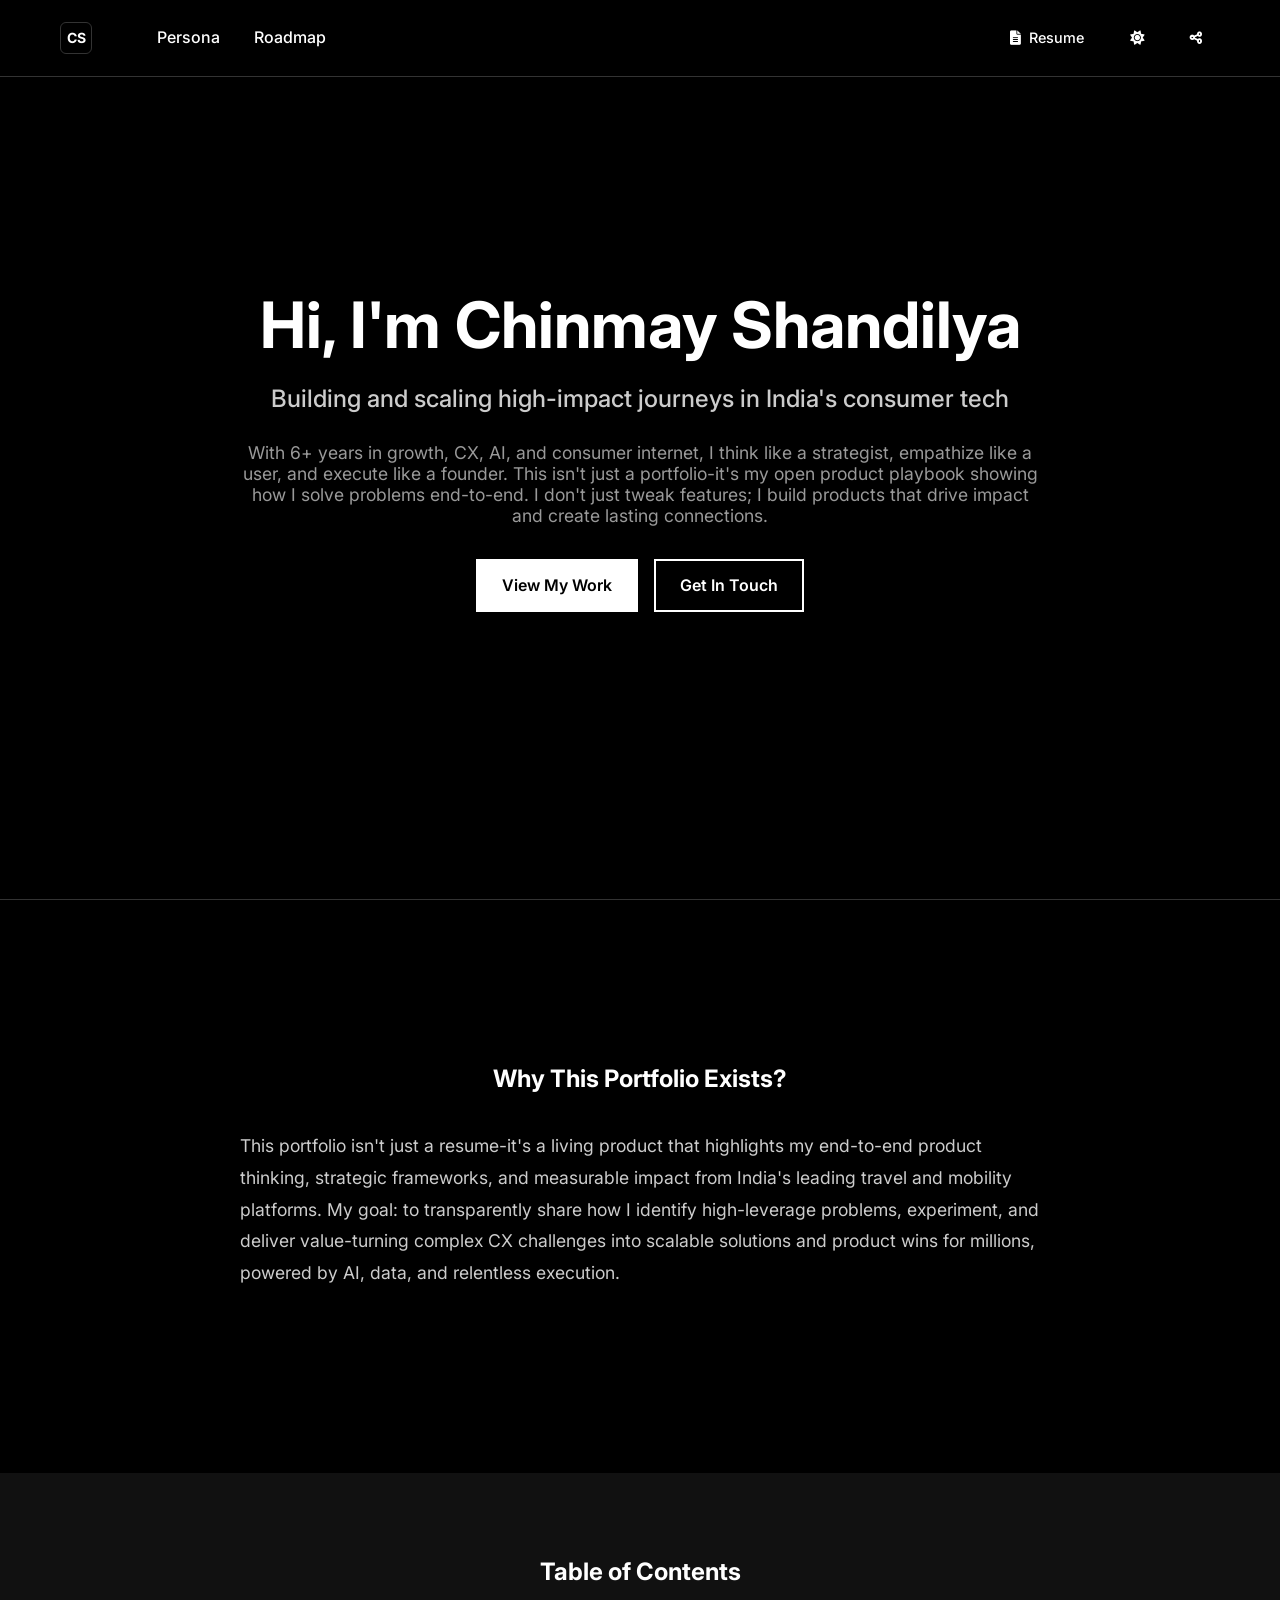
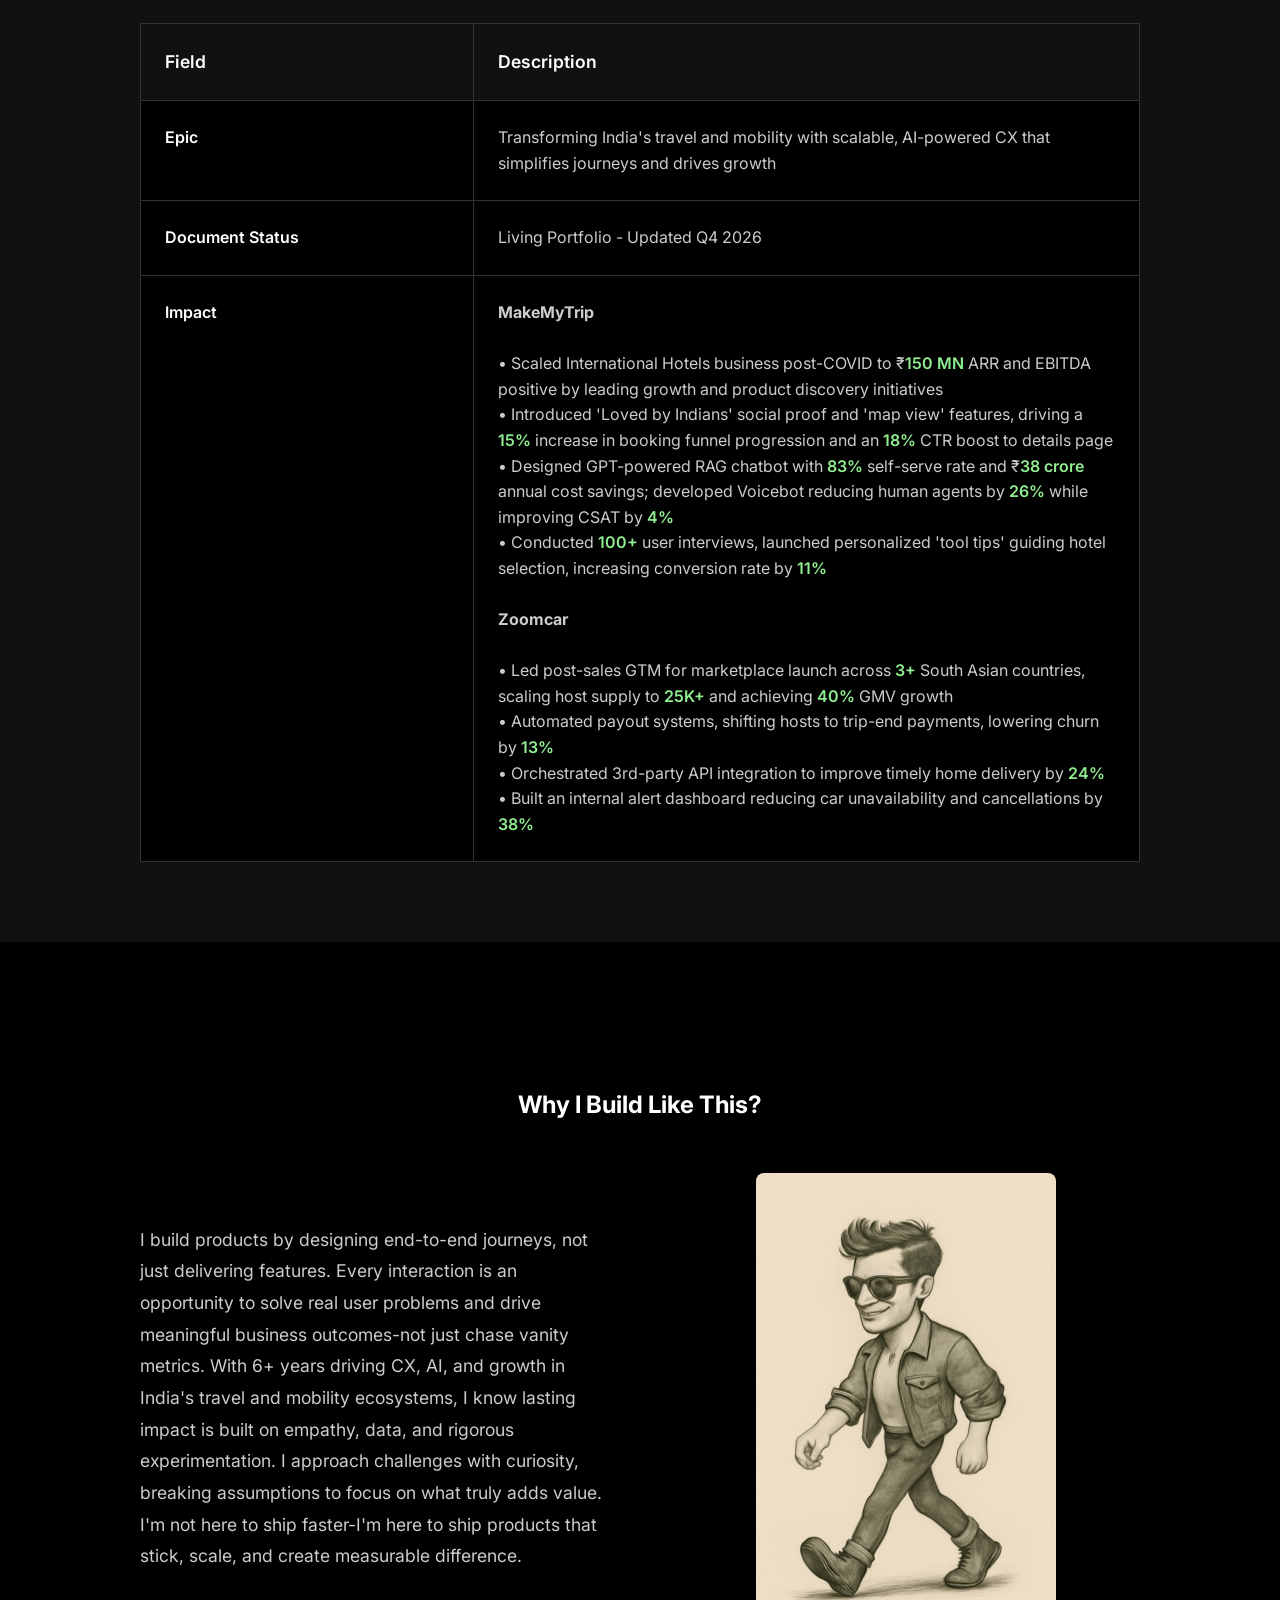
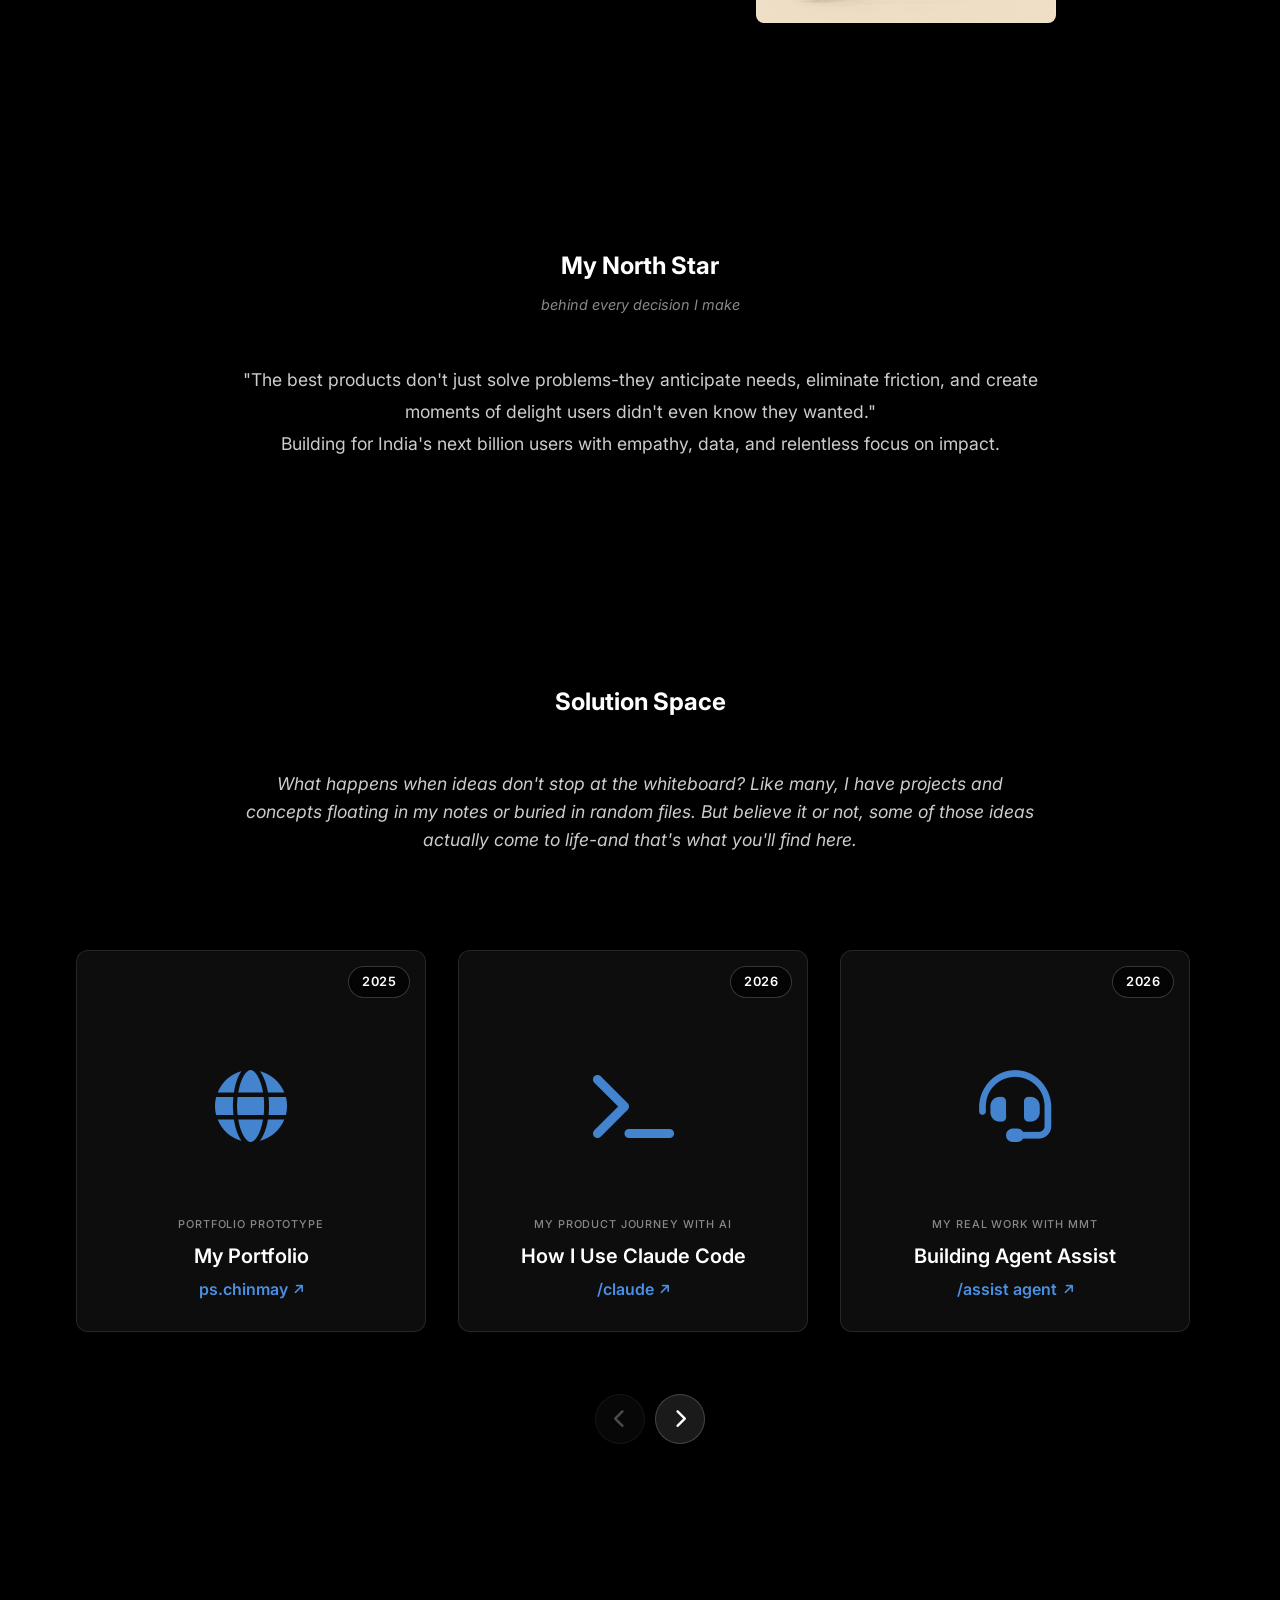
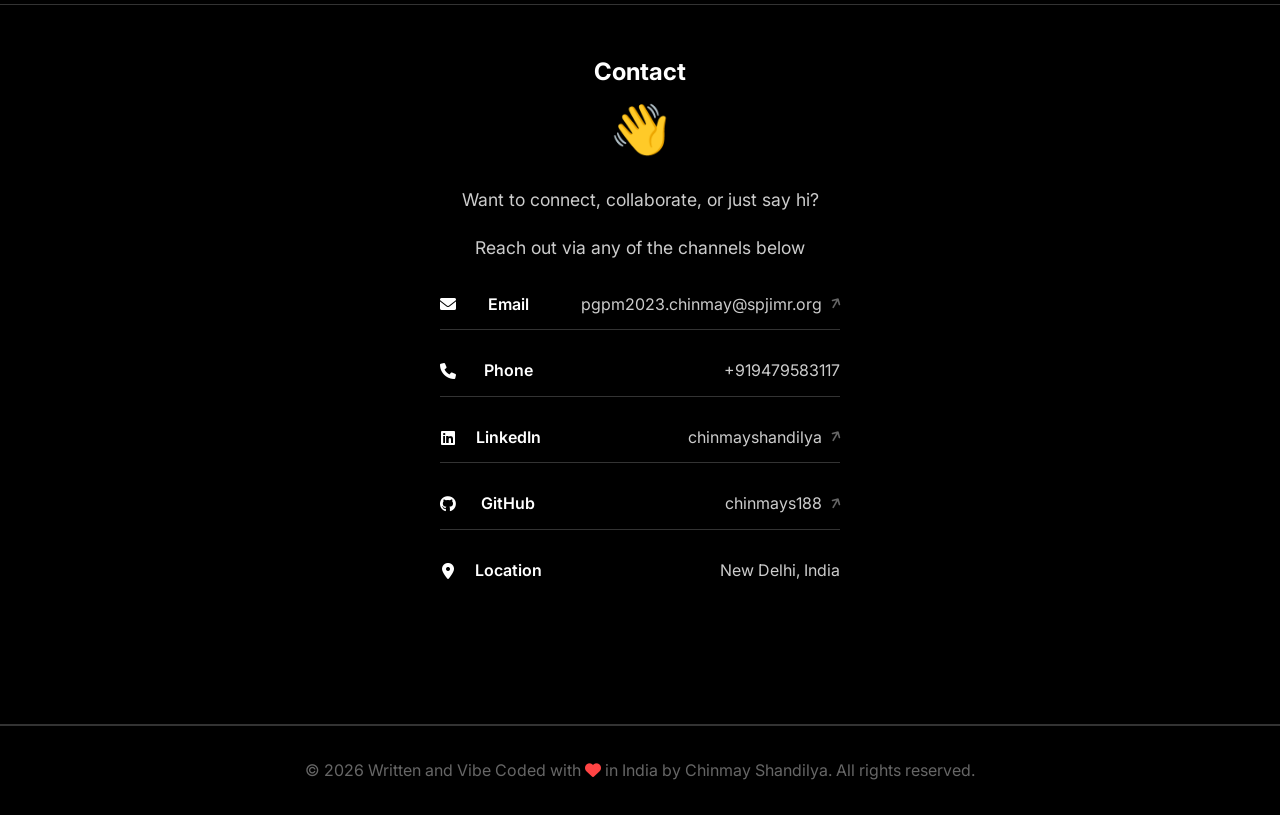
==== commit 18a35922: "Apply step 5 page edits missed from previous commit 5819869 committed only the resume rename; the HT" ====
--- a/index.html
+++ b/index.html
@@ -27,8 +27,7 @@
                 </ul>
             </div>
             <div class="nav-right">
-                <span class="edited-time">Edited Just Now</span>
-                <a href="without career summary.pdf" class="nav-link resume-link" download>
+                <a href="Chinmay_Shandilya_Resume.pdf" class="nav-link resume-link" download>
                     <i class="fas fa-file-alt"></i>
                     Resume
                 </a>
@@ -86,7 +85,7 @@
     <!-- Why This Portfolio Exists Section -->
     <section id="why-portfolio" class="why-portfolio">
         <div class="container">
-            <h2 class="section-title centered-title">Why This Portfolio Exists ?</h2>
+            <h2 class="section-title centered-title">Why This Portfolio Exists?</h2>
             <div class="why-content">
                 <p>
                     This portfolio isn't just a resume-it's a living product that highlights my end-to-end product thinking, strategic frameworks, and measurable impact from India's leading travel and mobility platforms. My goal: to transparently share how I identify high-leverage problems, experiment, and deliver value-turning complex CX challenges into scalable solutions and product wins for millions, powered by AI, data, and relentless execution.
@@ -112,7 +111,7 @@
                     </div>
                     <div class="toc-row">
                         <div class="toc-field">Document Status</div>
-                        <div class="toc-description">Living Portfolio - Updated Q1 2025</div>
+                        <div class="toc-description">Living Portfolio - Updated Q4 2026</div>
                     </div>
                     <div class="toc-row">
                         <div class="toc-field">Impact</div>
@@ -425,7 +424,7 @@
     <!-- Footer -->
     <footer class="footer">
         <div class="container">
-            <p>&copy; 2025 Written and Vibe Coded with <i class="fas fa-heart"></i> in India by Chinmay Shandilya. All rights reserved.</p>
+            <p>&copy; 2026 Written and Vibe Coded with <i class="fas fa-heart"></i> in India by Chinmay Shandilya. All rights reserved.</p>
         </div>
     </footer>
 
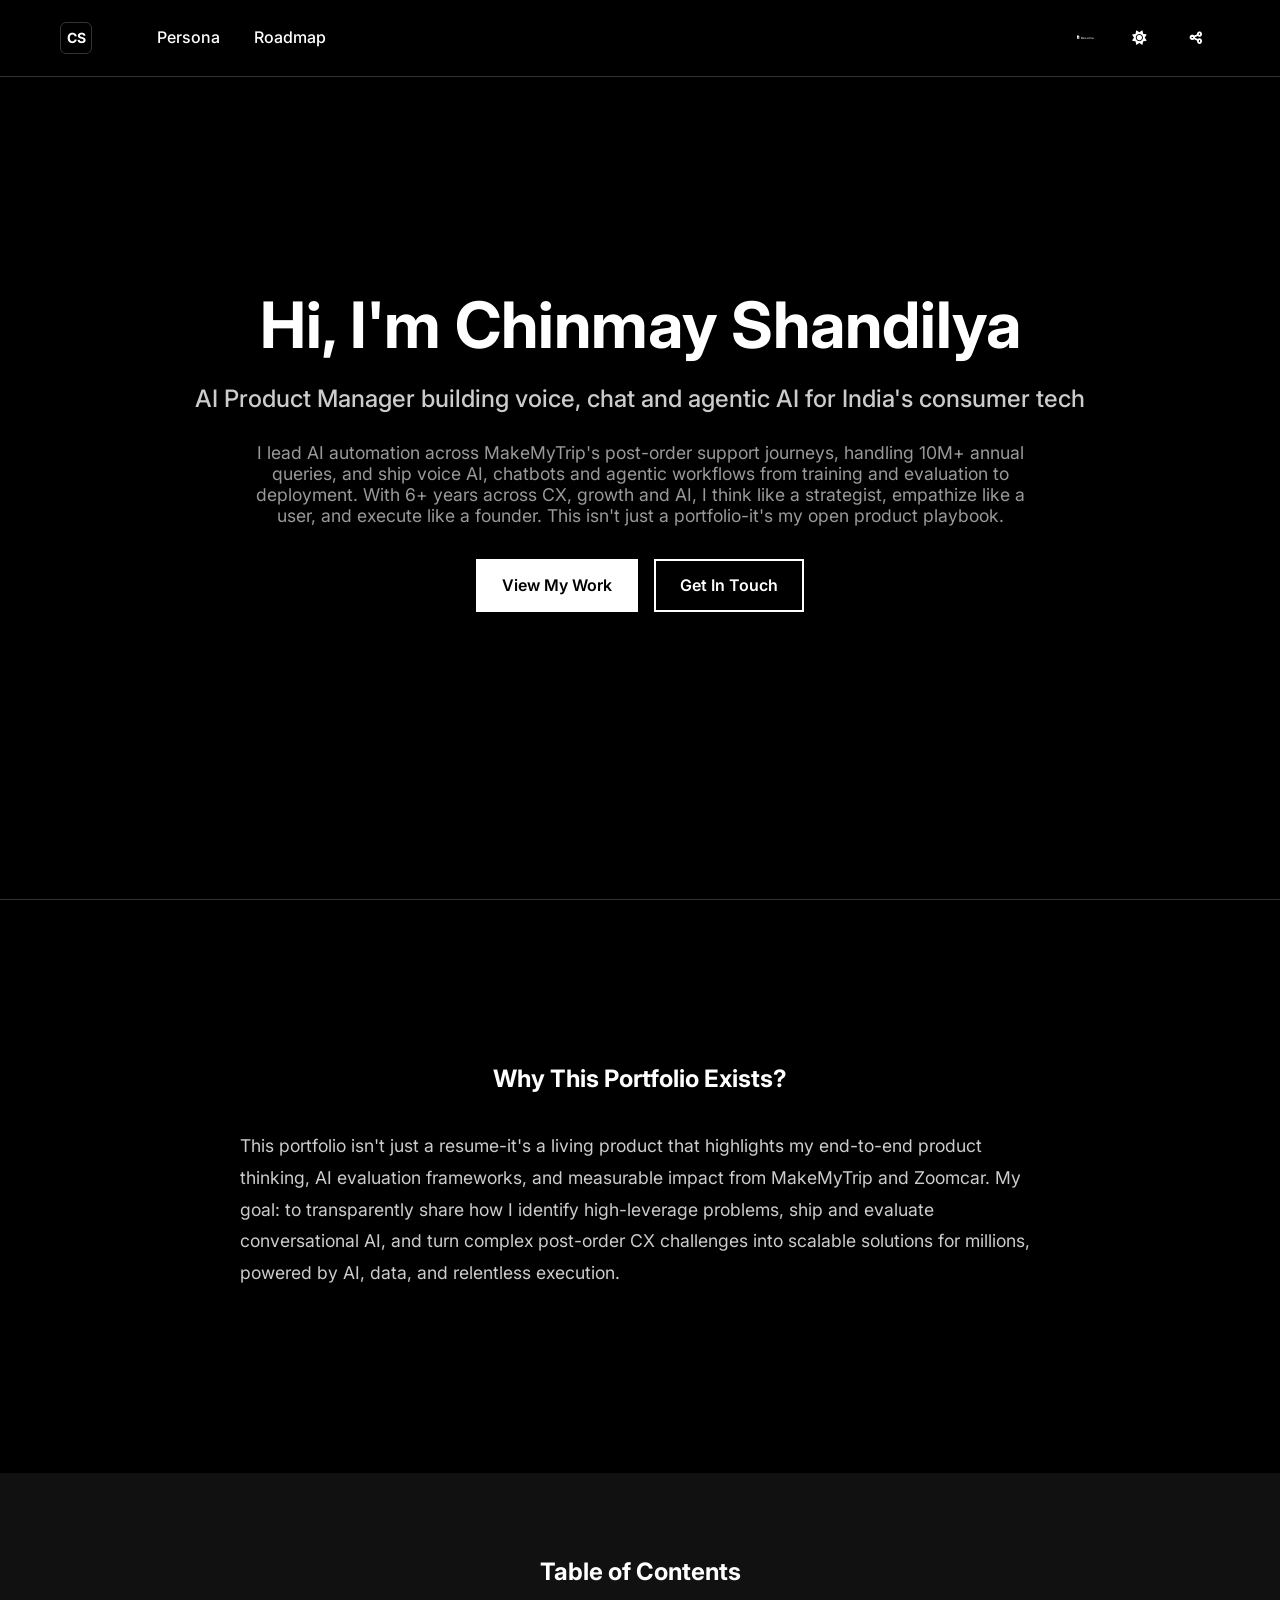
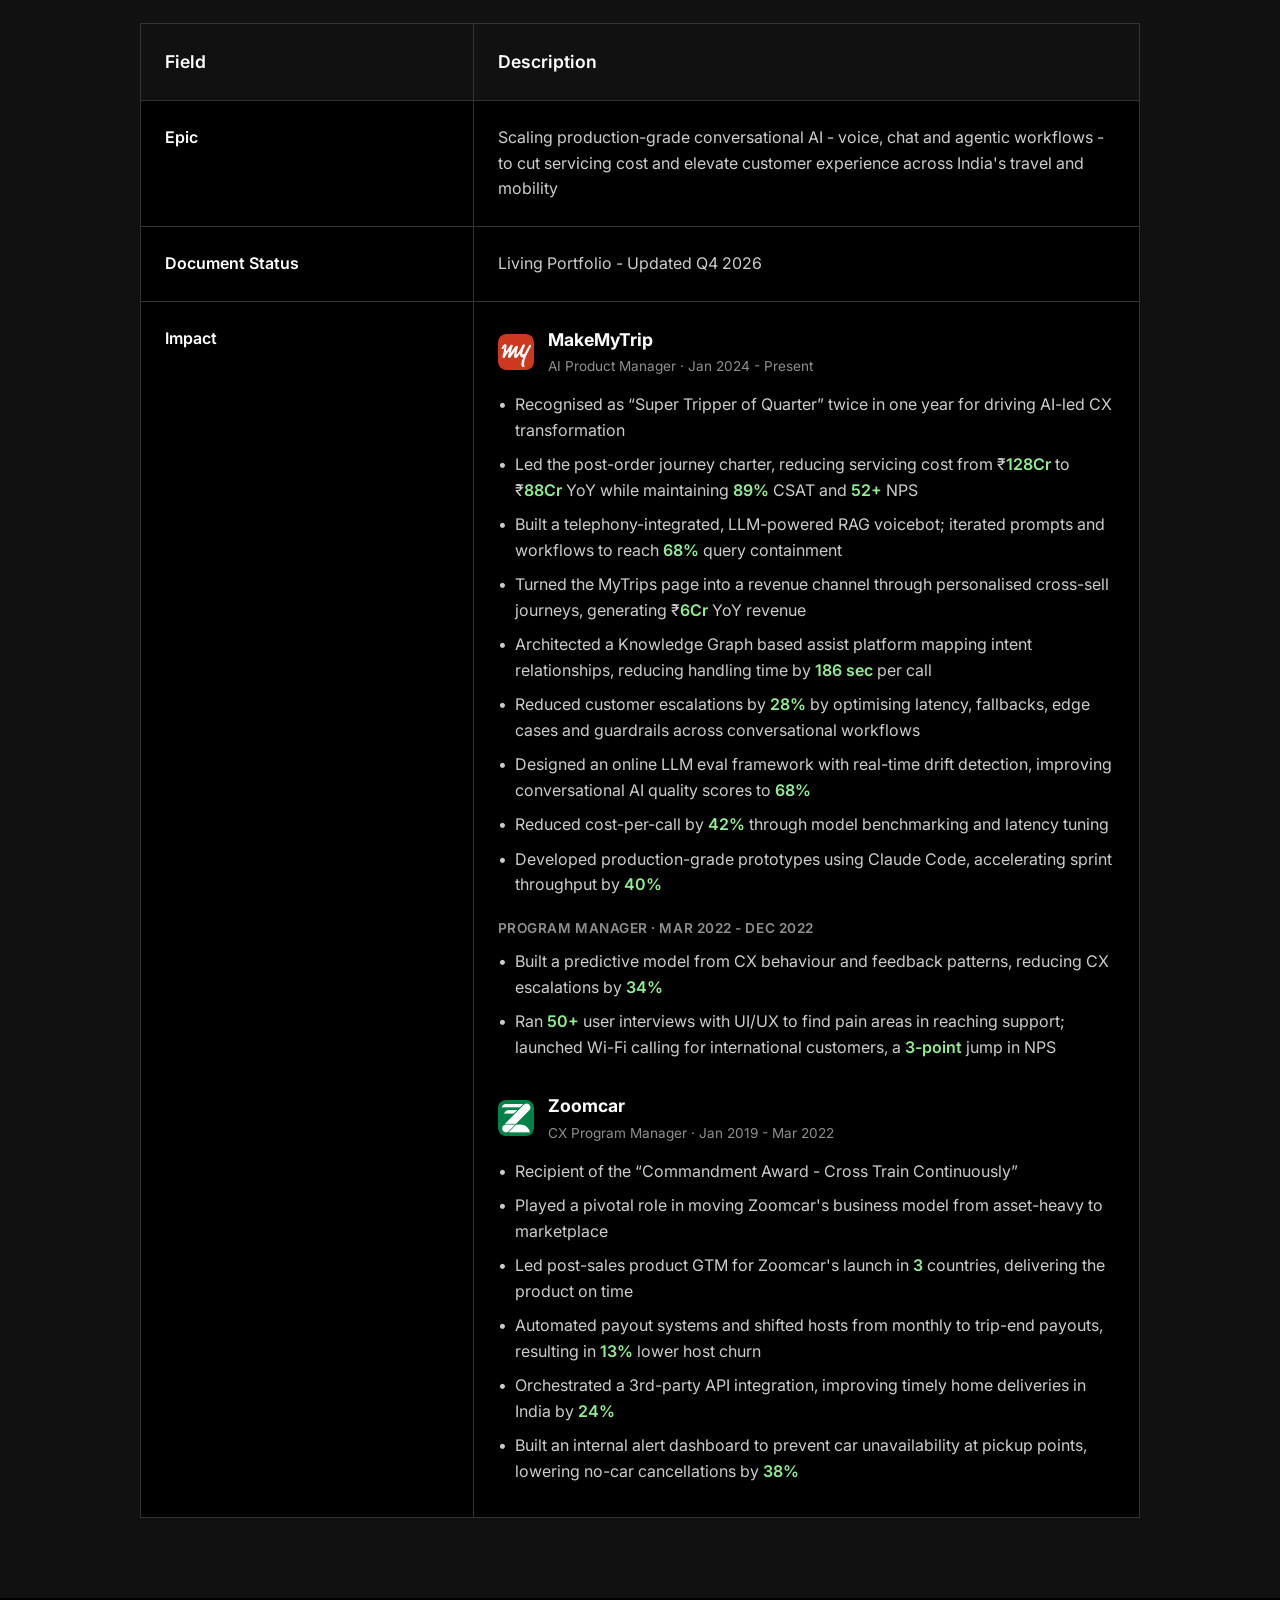
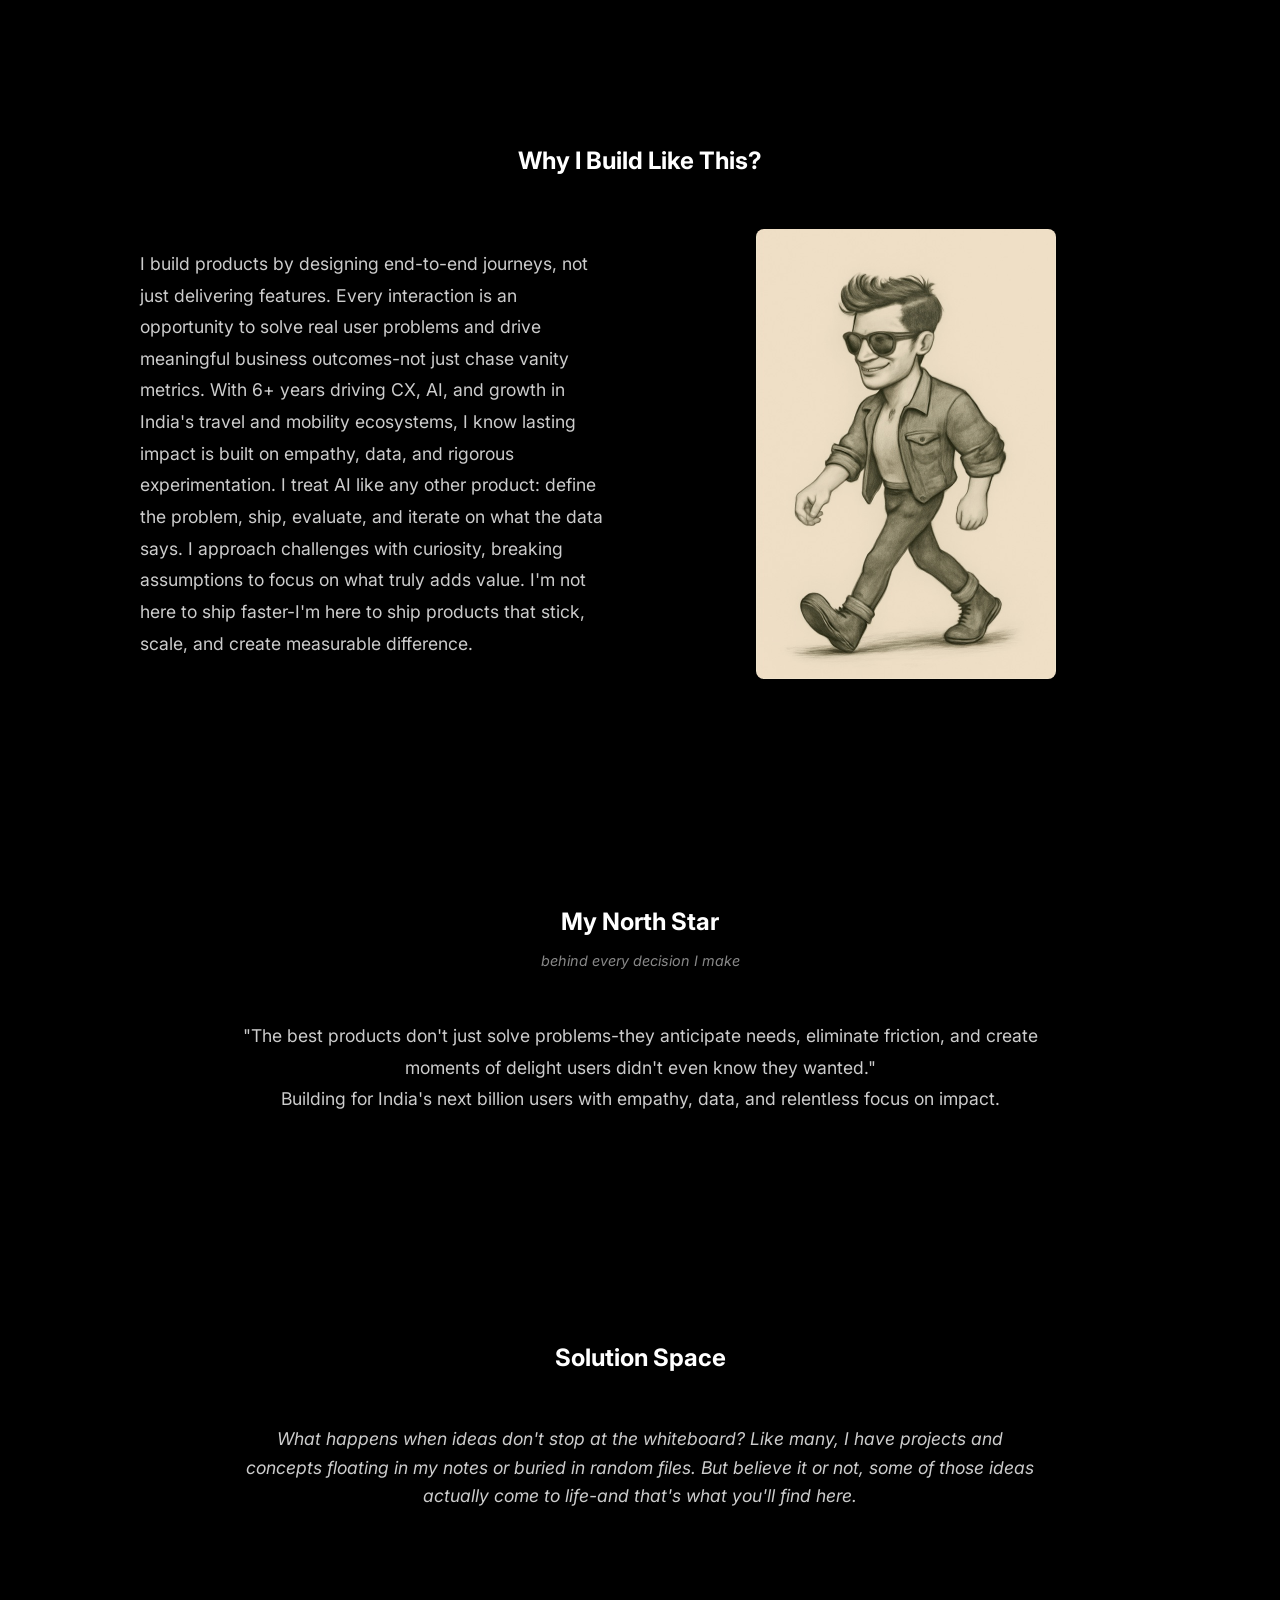
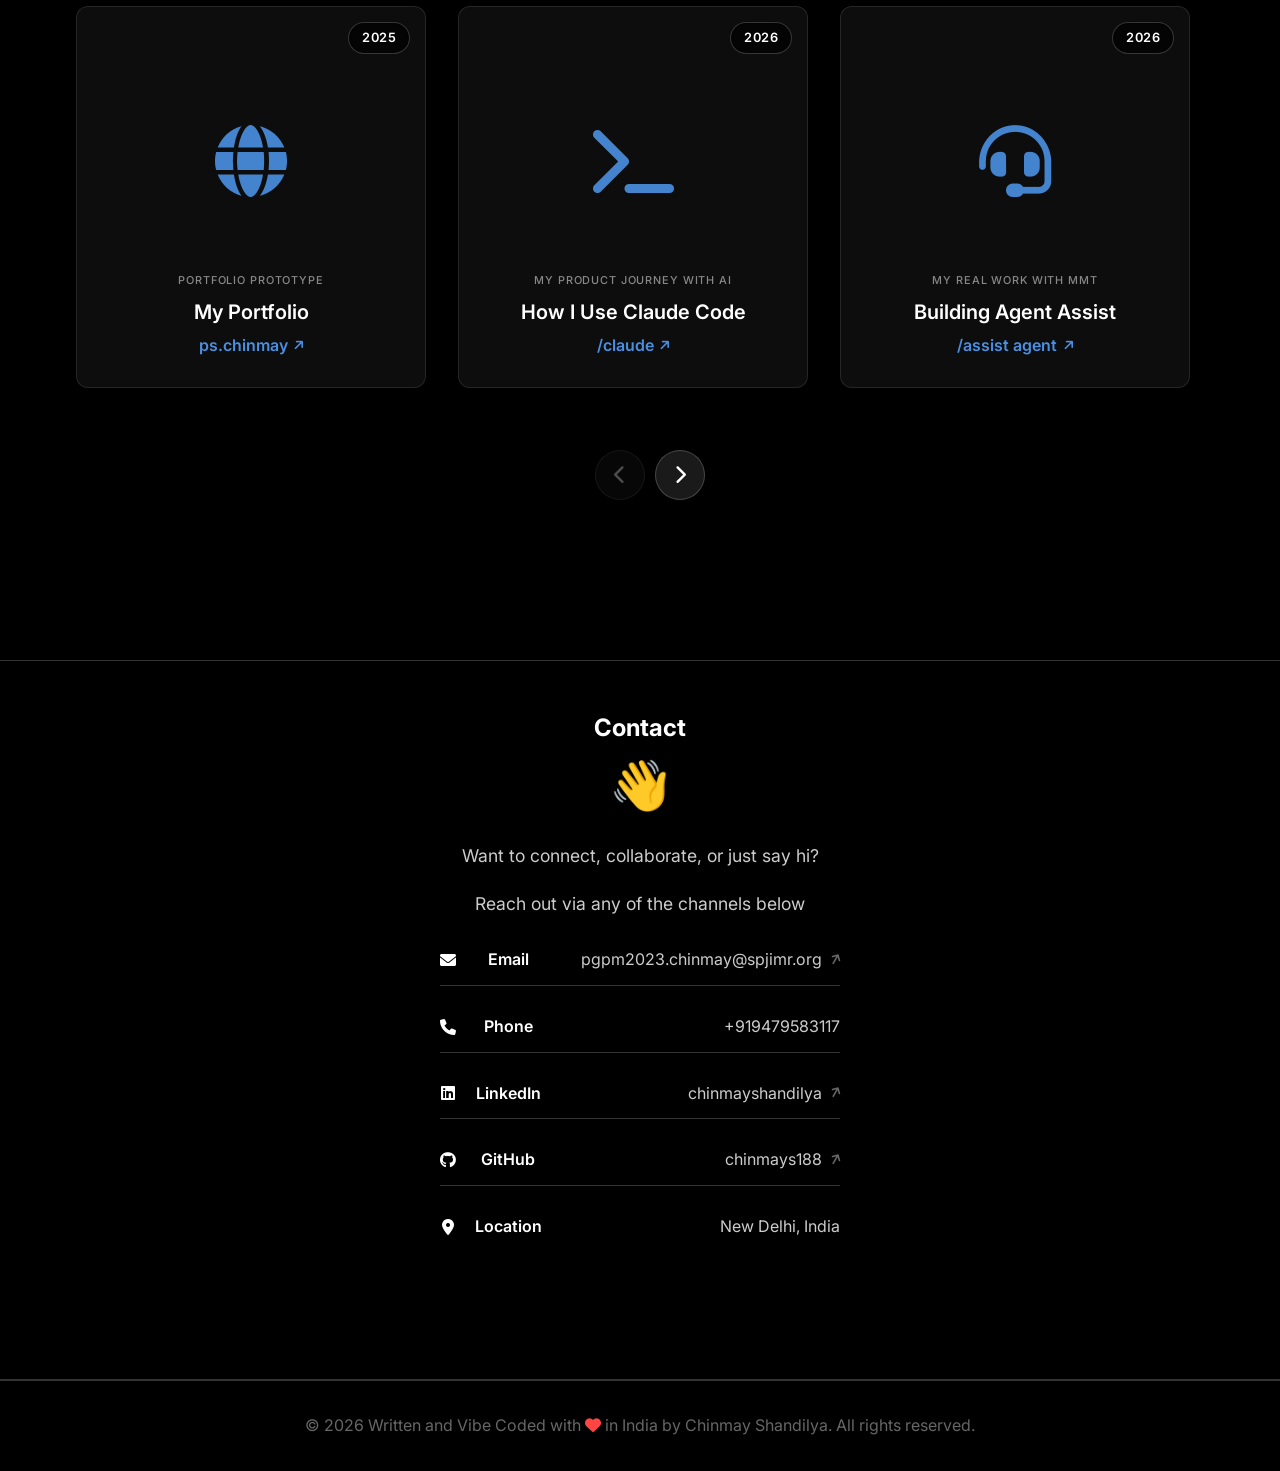
==== commit a2d2e6a8: "Reposition as AI Product Manager; new resume, impact section and work list - Copy: hero, why-portfol" ====
--- a/index.html
+++ b/index.html
@@ -3,7 +3,18 @@
 <head>
     <meta charset="UTF-8">
     <meta name="viewport" content="width=device-width, initial-scale=1.0">
-    <title>Chinmay Shandilya - Portfolio</title>
+    <meta name="description" content="AI Product Manager at MakeMyTrip building voice AI, chatbots and agentic workflows across 10M+ annual queries: servicing cost down from ₹128Cr to ₹88Cr YoY at 89% CSAT.">
+    <meta property="og:type" content="website">
+    <meta property="og:site_name" content="Chinmay Shandilya">
+    <meta property="og:title" content="Chinmay Shandilya — AI Product Manager, MakeMyTrip">
+    <meta property="og:description" content="AI Product Manager at MakeMyTrip building voice AI, chatbots and agentic workflows across 10M+ annual queries: servicing cost down from ₹128Cr to ₹88Cr YoY at 89% CSAT.">
+    <meta property="og:url" content="https://pschinmayshandilya.netlify.app/">
+    <meta property="og:image" content="https://pschinmayshandilya.netlify.app/og-image.jpg">
+    <meta property="og:image:width" content="1200">
+    <meta property="og:image:height" content="630">
+    <meta property="og:image:alt" content="Chinmay Shandilya, AI Product Manager at MakeMyTrip">
+    <meta name="twitter:card" content="summary_large_image">
+    <title>Chinmay Shandilya - AI Product Manager</title>
     <link rel="stylesheet" href="styles.css">
     <link href="https://fonts.googleapis.com/css2?family=Inter:wght@300;400;500;600;700&display=swap" rel="stylesheet">
     <link rel="stylesheet" href="https://cdnjs.cloudflare.com/ajax/libs/font-awesome/6.0.0/css/all.min.css">
@@ -70,9 +81,9 @@
         <div class="hero-container">
             <div class="hero-content">
                 <h1 class="hero-title">Hi, I'm Chinmay Shandilya</span></h1>
-                <h2 class="hero-subtitle">Building and scaling high-impact journeys in India's consumer tech</h2>
+                <h2 class="hero-subtitle">AI Product Manager building voice, chat and agentic AI for India's consumer tech</h2>
                 <p class="hero-description">
-                    With 6+ years in growth, CX, AI, and consumer internet, I think like a strategist, empathize like a user, and execute like a founder. This isn't just a portfolio-it's my open product playbook showing how I solve problems end-to-end. I don't just tweak features; I build products that drive impact and create lasting connections.
+                    I lead AI automation across MakeMyTrip's post-order support journeys, handling 10M+ annual queries, and ship voice AI, chatbots and agentic workflows from training and evaluation to deployment. With 6+ years across CX, growth and AI, I think like a strategist, empathize like a user, and execute like a founder. This isn't just a portfolio-it's my open product playbook.
                 </p>
                 <div class="hero-buttons">
                     <a href="#projects" class="btn btn-primary">View My Work</a>
@@ -88,7 +99,7 @@
             <h2 class="section-title centered-title">Why This Portfolio Exists?</h2>
             <div class="why-content">
                 <p>
-                    This portfolio isn't just a resume-it's a living product that highlights my end-to-end product thinking, strategic frameworks, and measurable impact from India's leading travel and mobility platforms. My goal: to transparently share how I identify high-leverage problems, experiment, and deliver value-turning complex CX challenges into scalable solutions and product wins for millions, powered by AI, data, and relentless execution.
+                    This portfolio isn't just a resume-it's a living product that highlights my end-to-end product thinking, AI evaluation frameworks, and measurable impact from MakeMyTrip and Zoomcar. My goal: to transparently share how I identify high-leverage problems, ship and evaluate conversational AI, and turn complex post-order CX challenges into scalable solutions for millions, powered by AI, data, and relentless execution.
                 </p>
             </div>
         </div>
@@ -106,7 +117,7 @@
                     </div>
                     <div class="toc-row">
                         <div class="toc-field">Epic</div>
-                        <div class="toc-description">Transforming India's travel and mobility with scalable, AI-powered CX that simplifies journeys and drives growth
+                        <div class="toc-description">Scaling production-grade conversational AI - voice, chat and agentic workflows - to cut servicing cost and elevate customer experience across India's travel and mobility
                         </div>
                     </div>
                     <div class="toc-row">
@@ -115,26 +126,40 @@
                     </div>
                     <div class="toc-row">
                         <div class="toc-field">Impact</div>
-                        <div class="toc-description"><b>MakeMyTrip</b>
-                            <br><br>
-                            • Scaled International Hotels business post-COVID to ₹<span class="achievement">150 MN</span> ARR and EBITDA positive by leading growth and product discovery initiatives
-                            <br>
-                            • Introduced 'Loved by Indians' social proof and 'map view' features, driving a <span class="achievement">15%</span> increase in booking funnel progression and an <span class="achievement">18%</span> CTR boost to details page
-                            <br>
-                            • Designed GPT-powered RAG chatbot with <span class="achievement">83%</span> self-serve rate and ₹<span class="achievement">38 crore</span> annual cost savings; developed Voicebot reducing human agents by <span class="achievement">26%</span> while improving CSAT by <span class="achievement">4%</span>
-                            <br>
-                            • Conducted <span class="achievement">100+</span> user interviews, launched personalized 'tool tips' guiding hotel selection, increasing conversion rate by <span class="achievement">11%</span>
-                            <br>
-                            <br>
-                            <b>Zoomcar</b>
-                            <br><br>
-                            • Led post-sales GTM for marketplace launch across <span class="achievement">3+</span> South Asian countries, scaling host supply to <span class="achievement">25K+</span> and achieving <span class="achievement">40%</span> GMV growth
-                            <br>
-                            • Automated payout systems, shifting hosts to trip-end payments, lowering churn by <span class="achievement">13%</span>
-                            <br>
-                            • Orchestrated 3rd-party API integration to improve timely home delivery by <span class="achievement">24%</span>
-                            <br>
-                            • Built an internal alert dashboard reducing car unavailability and cancellations by <span class="achievement">38%</span></div>
+                        <div class="toc-description impact-details">
+                            <div class="impact-company">
+                                <img class="impact-logo" src="mmt icon.png" alt="MakeMyTrip logo" width="36" height="36">
+                                <div><b>MakeMyTrip</b><span class="impact-role">AI Product Manager &middot; Jan 2024 - Present</span></div>
+                            </div>
+                            <ul class="impact-list">
+                                <li>Recognised as &ldquo;Super Tripper of Quarter&rdquo; twice in one year for driving AI-led CX transformation</li>
+                                <li>Led the post-order journey charter, reducing servicing cost from &#8377;<span class="achievement">128Cr</span> to &#8377;<span class="achievement">88Cr</span> YoY while maintaining <span class="achievement">89%</span> CSAT and <span class="achievement">52+</span> NPS</li>
+                                <li>Built a telephony-integrated, LLM-powered RAG voicebot; iterated prompts and workflows to reach <span class="achievement">68%</span> query containment</li>
+                                <li>Turned the MyTrips page into a revenue channel through personalised cross-sell journeys, generating &#8377;<span class="achievement">6Cr</span> YoY revenue</li>
+                                <li>Architected a Knowledge Graph based assist platform mapping intent relationships, reducing handling time by <span class="achievement">186 sec</span> per call</li>
+                                <li>Reduced customer escalations by <span class="achievement">28%</span> by optimising latency, fallbacks, edge cases and guardrails across conversational workflows</li>
+                                <li>Designed an online LLM eval framework with real-time drift detection, improving conversational AI quality scores to <span class="achievement">68%</span></li>
+                                <li>Reduced cost-per-call by <span class="achievement">42%</span> through model benchmarking and latency tuning</li>
+                                <li>Developed production-grade prototypes using Claude Code, accelerating sprint throughput by <span class="achievement">40%</span></li>
+                            </ul>
+                            <div class="impact-subrole">Program Manager &middot; Mar 2022 - Dec 2022</div>
+                            <ul class="impact-list">
+                                <li>Built a predictive model from CX behaviour and feedback patterns, reducing CX escalations by <span class="achievement">34%</span></li>
+                                <li>Ran <span class="achievement">50+</span> user interviews with UI/UX to find pain areas in reaching support; launched Wi-Fi calling for international customers, a <span class="achievement">3-point</span> jump in NPS</li>
+                            </ul>
+                            <div class="impact-company impact-company-next">
+                                <img class="impact-logo" src="zoomcar-icon.png" alt="Zoomcar logo" width="36" height="36">
+                                <div><b>Zoomcar</b><span class="impact-role">CX Program Manager &middot; Jan 2019 - Mar 2022</span></div>
+                            </div>
+                            <ul class="impact-list">
+                                <li>Recipient of the &ldquo;Commandment Award - Cross Train Continuously&rdquo;</li>
+                                <li>Played a pivotal role in moving Zoomcar's business model from asset-heavy to marketplace</li>
+                                <li>Led post-sales product GTM for Zoomcar's launch in <span class="achievement">3</span> countries, delivering the product on time</li>
+                                <li>Automated payout systems and shifted hosts from monthly to trip-end payouts, resulting in <span class="achievement">13%</span> lower host churn</li>
+                                <li>Orchestrated a 3rd-party API integration, improving timely home deliveries in India by <span class="achievement">24%</span></li>
+                                <li>Built an internal alert dashboard to prevent car unavailability at pickup points, lowering no-car cancellations by <span class="achievement">38%</span></li>
+                            </ul>
+                        </div>
                     </div>
                 </div>
             </div>
@@ -148,7 +173,7 @@
             <div class="why-build-content">
                 <div class="why-build-text">
                     <p>
-                        I build products by designing end-to-end journeys, not just delivering features. Every interaction is an opportunity to solve real user problems and drive meaningful business outcomes-not just chase vanity metrics. With 6+ years driving CX, AI, and growth in India's travel and mobility ecosystems, I know lasting impact is built on empathy, data, and rigorous experimentation. I approach challenges with curiosity, breaking assumptions to focus on what truly adds value. I'm not here to ship faster-I'm here to ship products that stick, scale, and create measurable difference.
+                        I build products by designing end-to-end journeys, not just delivering features. Every interaction is an opportunity to solve real user problems and drive meaningful business outcomes-not just chase vanity metrics. With 6+ years driving CX, AI, and growth in India's travel and mobility ecosystems, I know lasting impact is built on empathy, data, and rigorous experimentation. I treat AI like any other product: define the problem, ship, evaluate, and iterate on what the data says. I approach challenges with curiosity, breaking assumptions to focus on what truly adds value. I'm not here to ship faster-I'm here to ship products that stick, scale, and create measurable difference.
                     </p>
                 </div>
                 <div class="why-build-image">
@@ -340,6 +365,60 @@
                                     <span>Prototype</span>
                                 </div>
                                 <a href="https://www.notion.so/AQI-Analysis-Agent-36a62f6938d680339733ca87f488bdec?v=e94576a13f454b99803013268ae52628&source=copy_link" target="_blank" rel="noopener noreferrer" class="project-site-link">/aqi<i class="fas fa-arrow-up project-site-arrow" aria-hidden="true"></i></a>
+                            </div>
+                        </div>
+                    </div>
+                    <div class="project-card project-card-featured">
+                        <div class="project-year">2026</div>
+                        <div class="project-card-body">
+                            <div class="project-card-default">
+                                <div class="project-card-icon" aria-hidden="true">
+                                    <i class="fas fa-brain"></i>
+                                </div>
+                                <div class="project-card-bottom">
+                                    <span class="project-category">AI Engineering Lab</span>
+                                    <h3>Personal AI OS</h3>
+                                    <a href="https://github.com/chinmays188/claude/tree/main/personal-ai-os" target="_blank" rel="noopener noreferrer" class="project-site-link">/personal-ai-os<i class="fas fa-arrow-up project-site-arrow" aria-hidden="true"></i></a>
+                                </div>
+                            </div>
+                            <div class="project-card-hover-content">
+                                <span class="project-category">AI Engineering Lab</span>
+                                <h3>Personal AI OS</h3>
+                                <p>A voice-first personal AI operating system, built as a hands-on AI engineering lab: 60 milestones from a single agent to a proactive chief of staff, covering multi-agent orchestration, RAG, evals, guardrails, cost control and human approvals.</p>
+                                <div class="project-tech">
+                                    <span>Multi-Agent</span>
+                                    <span>RAG &amp; Evals</span>
+                                    <span>Guardrails</span>
+                                    <span>Human-in-the-Loop</span>
+                                </div>
+                                <a href="https://github.com/chinmays188/claude/tree/main/personal-ai-os" target="_blank" rel="noopener noreferrer" class="project-site-link">/personal-ai-os<i class="fas fa-arrow-up project-site-arrow" aria-hidden="true"></i></a>
+                            </div>
+                        </div>
+                    </div>
+                    <div class="project-card project-card-featured">
+                        <div class="project-year">2026</div>
+                        <div class="project-card-body">
+                            <div class="project-card-default">
+                                <div class="project-card-icon" aria-hidden="true">
+                                    <i class="fas fa-briefcase"></i>
+                                </div>
+                                <div class="project-card-bottom">
+                                    <span class="project-category">Working Prototype</span>
+                                    <h3>Job Search Agent</h3>
+                                    <a href="https://github.com/chinmays188/claude/tree/main/job-agent" target="_blank" rel="noopener noreferrer" class="project-site-link">/job-agent<i class="fas fa-arrow-up project-site-arrow" aria-hidden="true"></i></a>
+                                </div>
+                            </div>
+                            <div class="project-card-hover-content">
+                                <span class="project-category">Working Prototype</span>
+                                <h3>Job Search Agent</h3>
+                                <p>An agentic job-search pipeline that runs daily: finds roles, scores relevance with Claude, tailors a resume per job, finds hiring contacts and drafts outreach. Built with a daily call ceiling, backoff and a kill switch, and nothing is sent without me.</p>
+                                <div class="project-tech">
+                                    <span>Claude API</span>
+                                    <span>Agentic Workflows</span>
+                                    <span>MCP</span>
+                                    <span>Python</span>
+                                </div>
+                                <a href="https://github.com/chinmays188/claude/tree/main/job-agent" target="_blank" rel="noopener noreferrer" class="project-site-link">/job-agent<i class="fas fa-arrow-up project-site-arrow" aria-hidden="true"></i></a>
                             </div>
                         </div>
                     </div>
--- a/styles.css
+++ b/styles.css
@@ -307,11 +307,6 @@
     margin-bottom: 1rem;
     line-height: 1.2;
     color: #ffffff;
-}
-
-.highlight {
-    color: #ffffff;
-    border-bottom: 3px solid #ffffff;
 }
 
 .hero-subtitle {
@@ -577,15 +572,6 @@
     flex-shrink: 0;
 }
 
-.values-heading {
-    font-size: 1.6rem;
-    font-weight: 600;
-    color: #ffffff;
-    margin-bottom: 1rem;
-    font-family: 'Inter', sans-serif;
-    letter-spacing: -0.01em;
-}
-
 .hero-values .values-grid {
     display: flex;
     flex-direction: row;
@@ -640,9 +626,6 @@
 }
 
 /* Remove footer values section */
-.values-footer {
-    display: none;
-}
 
 /* Responsive Design for Persona Hero */
 @media (max-width: 1400px) {
@@ -853,69 +836,6 @@
     border-top: none;
     border-bottom: none;
     margin-bottom: 4rem;
-}
-
-.persona-image-section {
-    margin: 3rem 0;
-    text-align: center;
-}
-
-.persona-image {
-    max-width: 600px;
-    margin: 0 auto;
-    border-radius: 20px;
-    overflow: hidden;
-    box-shadow: 0 20px 40px rgba(0, 0, 0, 0.3);
-    transition: transform 0.3s ease, box-shadow 0.3s ease;
-}
-
-.persona-image:hover {
-    transform: translateY(-10px);
-    box-shadow: 0 30px 60px rgba(0, 0, 0, 0.4);
-}
-
-.persona-img {
-    width: 100%;
-    height: auto;
-    display: block;
-    object-fit: cover;
-}
-
-.persona-intro {
-    margin: 4rem 0;
-    text-align: center;
-    max-width: 800px;
-    margin-left: auto;
-    margin-right: auto;
-}
-
-.persona-intro h2 {
-    font-size: 2.5rem;
-    font-weight: 700;
-    color: #ffffff;
-    margin-bottom: 2rem;
-    font-family: 'Inter', sans-serif;
-}
-
-.persona-intro p {
-    font-size: 1.1rem;
-    color: #cccccc;
-    line-height: 1.8;
-    margin-bottom: 1.5rem;
-    font-family: 'Inter', sans-serif;
-}
-
-.persona-values {
-    margin: 4rem 0;
-    text-align: center;
-}
-
-.persona-values h2 {
-    font-size: 2.5rem;
-    font-weight: 700;
-    color: #ffffff;
-    margin-bottom: 3rem;
-    font-family: 'Inter', sans-serif;
 }
 
 .values-grid {
@@ -973,77 +893,6 @@
 }
 
 .value-item p {
-    color: #cccccc;
-    line-height: 1.6;
-    font-family: 'Inter', sans-serif;
-}
-
-.persona-approach {
-    margin: 4rem 0;
-    text-align: center;
-}
-
-.persona-approach h2 {
-    font-size: 2.5rem;
-    font-weight: 700;
-    color: #ffffff;
-    margin-bottom: 3rem;
-    font-family: 'Inter', sans-serif;
-}
-
-.approach-content {
-    display: grid;
-    grid-template-columns: repeat(auto-fit, minmax(250px, 1fr));
-    gap: 2rem;
-    max-width: 1000px;
-    margin: 0 auto;
-}
-
-.approach-step {
-    background: #111111;
-    border: 1px solid #333;
-    padding: 2rem;
-    border-radius: 15px;
-    transition: all 0.3s ease;
-    position: relative;
-}
-
-.approach-step:hover {
-    transform: translateY(-5px);
-    border-color: #4A90E2;
-    box-shadow: 0 10px 30px rgba(74, 144, 226, 0.2);
-}
-
-.step-number {
-    position: absolute;
-    top: -15px;
-    left: 20px;
-    background: #4A90E2;
-    color: #ffffff;
-    width: 40px;
-    height: 40px;
-    border-radius: 50%;
-    display: flex;
-    align-items: center;
-    justify-content: center;
-    font-weight: 700;
-    font-size: 1.1rem;
-    font-family: 'Inter', sans-serif;
-}
-
-.step-content {
-    margin-top: 1rem;
-}
-
-.step-content h3 {
-    font-size: 1.3rem;
-    font-weight: 600;
-    color: #ffffff;
-    margin-bottom: 1rem;
-    font-family: 'Inter', sans-serif;
-}
-
-.step-content p {
     color: #cccccc;
     line-height: 1.6;
     font-family: 'Inter', sans-serif;
@@ -1119,30 +968,17 @@
         padding: 2rem 0;
     }
     
-    .persona-image-section {
-        margin: 2rem 0;
-    }
-    
-    .persona-image {
-        max-width: 100%;
-        border-radius: 15px;
-    }
-    
-    .persona-intro h2,
-    .persona-values h2,
-    .persona-approach h2,
+    
     .persona-philosophy h2 {
         font-size: 2rem;
     }
     
-    .values-grid,
-    .approach-content {
+    .values-grid {
         grid-template-columns: 1fr;
         gap: 1.5rem;
     }
     
-    .value-item,
-    .approach-step {
+    .value-item {
         padding: 1.5rem;
     }
     
@@ -1156,173 +992,6 @@
 }
 
 /* Solution Space Page Styles */
-.solution-page {
-    background: #111111;
-    padding: 80px 0;
-}
-
-.solution-intro {
-    text-align: center;
-    margin-bottom: 4rem;
-}
-
-.solution-intro h2 {
-    font-size: 2.5rem;
-    font-weight: 700;
-    margin-bottom: 1.5rem;
-    color: #ffffff;
-}
-
-.solution-intro p {
-    font-size: 1.1rem;
-    color: #cccccc;
-    line-height: 1.8;
-    max-width: 800px;
-    margin: 0 auto;
-}
-
-.solution-areas {
-    display: grid;
-    grid-template-columns: repeat(auto-fit, minmax(400px, 1fr));
-    gap: 2rem;
-    margin-bottom: 4rem;
-}
-
-.solution-area {
-    background: #000000;
-    padding: 2rem;
-    border: 1px solid #333;
-    transition: all 0.3s ease;
-}
-
-.solution-area:hover {
-    border-color: #ffffff;
-    transform: translateY(-5px);
-}
-
-.area-header {
-    display: flex;
-    align-items: center;
-    gap: 1rem;
-    margin-bottom: 1.5rem;
-}
-
-.area-icon {
-    font-size: 2rem;
-    color: #ffffff;
-}
-
-.area-header h3 {
-    font-size: 1.25rem;
-    font-weight: 600;
-    color: #ffffff;
-}
-
-.solution-area p {
-    color: #cccccc;
-    margin-bottom: 1.5rem;
-    line-height: 1.6;
-}
-
-.area-services h4 {
-    font-size: 1rem;
-    font-weight: 600;
-    color: #ffffff;
-    margin-bottom: 1rem;
-}
-
-.area-services ul {
-    list-style: none;
-    padding: 0;
-    margin-bottom: 1.5rem;
-}
-
-.area-services li {
-    color: #cccccc;
-    margin-bottom: 0.5rem;
-    padding-left: 1rem;
-    position: relative;
-    line-height: 1.6;
-}
-
-.area-services li::before {
-    content: '•';
-    color: #ffffff;
-    position: absolute;
-    left: 0;
-}
-
-.area-technologies h4 {
-    font-size: 1rem;
-    font-weight: 600;
-    color: #ffffff;
-    margin-bottom: 1rem;
-}
-
-.tech-tags {
-    display: flex;
-    flex-wrap: wrap;
-    gap: 0.5rem;
-}
-
-.tech-tags span {
-    background: #333333;
-    color: #ffffff;
-    padding: 0.25rem 0.75rem;
-    border-radius: 0;
-    font-size: 0.8rem;
-    font-weight: 500;
-    border: 1px solid #555;
-}
-
-.solution-process {
-    margin-bottom: 4rem;
-}
-
-.solution-process h2 {
-    font-size: 2.5rem;
-    font-weight: 700;
-    text-align: center;
-    margin-bottom: 3rem;
-    color: #ffffff;
-}
-
-.process-steps {
-    display: grid;
-    grid-template-columns: repeat(auto-fit, minmax(200px, 1fr));
-    gap: 2rem;
-}
-
-.process-step {
-    background: #000000;
-    padding: 2rem;
-    border: 1px solid #333;
-    text-align: center;
-    transition: all 0.3s ease;
-}
-
-.process-step:hover {
-    border-color: #ffffff;
-    transform: translateY(-5px);
-}
-
-.step-icon {
-    font-size: 2.5rem;
-    color: #ffffff;
-    margin-bottom: 1rem;
-}
-
-.process-step h3 {
-    font-size: 1.25rem;
-    font-weight: 600;
-    margin-bottom: 1rem;
-    color: #ffffff;
-}
-
-.process-step p {
-    color: #cccccc;
-    line-height: 1.6;
-}
 
 /* Road Map Page Styles */
 .roadmap-page {
@@ -1421,31 +1090,6 @@
 .roadmap-section {
     opacity: 1 !important;
     visibility: visible !important;
-}
-
-.roadmap-item {
-    opacity: 1 !important;
-    visibility: visible !important;
-}
-
-.roadmap-intro {
-    text-align: center;
-    margin-bottom: 4rem;
-}
-
-.roadmap-intro h2 {
-    font-size: 2.5rem;
-    font-weight: 700;
-    margin-bottom: 1.5rem;
-    color: #ffffff;
-}
-
-.roadmap-intro p {
-    font-size: 1.1rem;
-    color: #cccccc;
-    line-height: 1.8;
-    max-width: 800px;
-    margin: 0 auto;
 }
 
 /* Roadmap Sections Container */
@@ -1574,328 +1218,7 @@
     100% { transform: rotate(360deg); }
 }
 
-
-
-.roadmap-item {
-    background: #111111;
-    border: 1px solid #333;
-    padding: 2rem;
-    transition: all 0.3s ease;
-    border-radius: 15px;
-    margin-bottom: 1.5rem;
-}
-
-.roadmap-item:hover {
-    transform: translateY(-5px);
-    border-color: #ffffff;
-    box-shadow: 0 10px 30px rgba(255, 255, 255, 0.1);
-}
-
-.roadmap-date {
-    font-size: 1.1rem;
-    font-weight: 600;
-    color: #ffffff;
-    padding: 0.75rem 1rem;
-    background: #333333;
-    text-align: center;
-    border-radius: 10px;
-    margin-bottom: 1.5rem;
-    display: inline-block;
-}
-
-.roadmap-content {
-    color: #cccccc !important;
-    line-height: 1.6;
-    opacity: 1 !important;
-    visibility: visible !important;
-}
-
-.roadmap-content h3 {
-    font-size: 1.5rem;
-    font-weight: 600;
-    color: #ffffff;
-    margin-bottom: 1rem;
-}
-
-.roadmap-description {
-    margin-bottom: 1.5rem;
-    color: #cccccc !important;
-    opacity: 1 !important;
-    visibility: visible !important;
-}
-
-.roadmap-details h4 {
-    font-size: 1.1rem;
-    font-weight: 600;
-    color: #ffffff;
-    margin-bottom: 0.75rem;
-}
-
-.roadmap-details ul {
-    margin-bottom: 1.5rem;
-}
-
-.roadmap-details li {
-    margin-bottom: 0.5rem;
-    color: #cccccc !important;
-    position: relative;
-    padding-left: 1.5rem;
-    opacity: 1 !important;
-    visibility: visible !important;
-}
-
-.roadmap-details li::before {
-    content: "▸";
-    position: absolute;
-    left: 0;
-    color: #ffffff;
-    font-weight: bold;
-}
-
-.roadmap-milestones {
-    margin-bottom: 4rem;
-}
-
-.roadmap-milestones h2 {
-    font-size: 2.5rem;
-    font-weight: 700;
-    text-align: center;
-    margin-bottom: 3rem;
-    color: #ffffff;
-}
-
-.milestones-grid {
-    display: grid;
-    grid-template-columns: repeat(auto-fit, minmax(250px, 1fr));
-    gap: 2rem;
-}
-
-.milestone-card {
-    background: #111111;
-    padding: 2rem;
-    border: 1px solid #333;
-    text-align: center;
-    transition: all 0.3s ease;
-}
-
-.milestone-card:hover {
-    border-color: #ffffff;
-    transform: translateY(-5px);
-}
-
-.milestone-icon {
-    font-size: 2.5rem;
-    color: #ffffff;
-    margin-bottom: 1rem;
-}
-
-.milestone-card h3 {
-    font-size: 1.25rem;
-    font-weight: 600;
-    margin-bottom: 1rem;
-    color: #ffffff;
-}
-
-.milestone-card p {
-    color: #cccccc;
-    line-height: 1.6;
-}
-
-.roadmap-skills {
-    margin-bottom: 4rem;
-}
-
-.roadmap-skills h2 {
-    font-size: 2.5rem;
-    font-weight: 700;
-    text-align: center;
-    margin-bottom: 3rem;
-    color: #ffffff;
-}
-
-.skills-timeline {
-    display: grid;
-    grid-template-columns: repeat(auto-fit, minmax(300px, 1fr));
-    gap: 2rem;
-}
-
-.skill-category {
-    background: #111111;
-    padding: 2rem;
-    border: 1px solid #333;
-    transition: all 0.3s ease;
-}
-
-.skill-category:hover {
-    border-color: #ffffff;
-    transform: translateY(-5px);
-}
-
-.skill-category h3 {
-    font-size: 1.25rem;
-    font-weight: 600;
-    margin-bottom: 1.5rem;
-    color: #ffffff;
-    text-align: center;
-}
-
-.skill-progression {
-    display: flex;
-    flex-direction: column;
-    gap: 1rem;
-}
-
-.skill-level {
-    display: flex;
-    align-items: center;
-    gap: 1rem;
-}
-
-.skill-name {
-    color: #ffffff;
-    font-weight: 500;
-    min-width: 100px;
-}
-
-.skill-bar {
-    flex: 1;
-    height: 8px;
-    background: #333;
-    position: relative;
-}
-
-.skill-fill {
-    height: 100%;
-    background: #ffffff;
-    transition: width 0.3s ease;
-}
-
-.roadmap-goals {
-    margin-bottom: 4rem;
-}
-
-.roadmap-goals h2 {
-    font-size: 2.5rem;
-    font-weight: 700;
-    text-align: center;
-    margin-bottom: 3rem;
-    color: #ffffff;
-}
-
-.goals-grid {
-    display: grid;
-    grid-template-columns: repeat(auto-fit, minmax(300px, 1fr));
-    gap: 2rem;
-}
-
-.goal-card {
-    background: #111111;
-    padding: 2rem;
-    border: 1px solid #333;
-    transition: all 0.3s ease;
-}
-
-.goal-card:hover {
-    border-color: #ffffff;
-    transform: translateY(-5px);
-}
-
-.goal-card h3 {
-    font-size: 1.25rem;
-    font-weight: 600;
-    margin-bottom: 1.5rem;
-    color: #ffffff;
-}
-
-.goal-card ul {
-    list-style: none;
-    padding: 0;
-}
-
-.goal-card li {
-    color: #cccccc;
-    margin-bottom: 0.5rem;
-    padding-left: 1rem;
-    position: relative;
-    line-height: 1.6;
-}
-
-.goal-card li::before {
-    content: '•';
-    color: #ffffff;
-    position: absolute;
-    left: 0;
-}
-
 /* Resume Section */
-.resume {
-    background: #111111;
-}
-
-.resume-content {
-    max-width: 800px;
-    margin: 0 auto;
-    display: grid;
-    grid-template-columns: 1fr 1fr;
-    gap: 3rem;
-    align-items: start;
-}
-
-.resume-download {
-    text-align: center;
-}
-
-.resume-download h3 {
-    font-size: 1.5rem;
-    font-weight: 600;
-    margin-bottom: 1rem;
-    color: #ffffff;
-}
-
-.resume-download p {
-    color: #cccccc;
-    margin-bottom: 2rem;
-    line-height: 1.6;
-}
-
-.resume-preview h3 {
-    font-size: 1.5rem;
-    font-weight: 600;
-    margin-bottom: 1.5rem;
-    color: #ffffff;
-    text-align: center;
-}
-
-.resume-stats {
-    display: flex;
-    flex-direction: column;
-    gap: 1rem;
-}
-
-.resume-stat {
-    background: #000000;
-    padding: 1.5rem;
-    border: 1px solid #333;
-    text-align: center;
-    transition: all 0.3s ease;
-}
-
-.resume-stat:hover {
-    border-color: #ffffff;
-    transform: translateY(-3px);
-}
-
-.resume-stat h4 {
-    font-size: 1.25rem;
-    font-weight: 600;
-    color: #ffffff;
-    margin-bottom: 0.5rem;
-}
-
-.resume-stat p {
-    color: #cccccc;
-    margin: 0;
-}
 
 /* Why Portfolio Section */
 .why-portfolio {
@@ -1915,18 +1238,6 @@
     margin-bottom: 1.5rem;
     color: #cccccc;
     line-height: 1.8;
-}
-
-.why-list {
-    margin: 2rem 0;
-    padding-left: 2rem;
-}
-
-.why-list li {
-    font-size: 1.1rem;
-    margin-bottom: 1rem;
-    color: #cccccc;
-    line-height: 1.6;
 }
 
 /* Table of Contents Section */
@@ -2079,103 +1390,7 @@
     background: #000000;
 }
 
-.about-content {
-    max-width: 800px;
-    margin: 0 auto;
-}
-
-.about-text p {
-    font-size: 1.1rem;
-    margin-bottom: 1.5rem;
-    color: #cccccc;
-    line-height: 1.8;
-}
-
-.about-stats {
-    display: grid;
-    grid-template-columns: repeat(auto-fit, minmax(150px, 1fr));
-    gap: 2rem;
-    margin-top: 3rem;
-}
-
-.stat {
-    text-align: center;
-    padding: 2rem;
-    background: #111111;
-    border: 1px solid #333;
-    transition: transform 0.3s ease;
-}
-
-.stat:hover {
-    transform: translateY(-5px);
-    border-color: #ffffff;
-}
-
-.stat h3 {
-    font-size: 2.5rem;
-    font-weight: 700;
-    color: #ffffff;
-    margin-bottom: 0.5rem;
-}
-
-.stat p {
-    color: #cccccc;
-    font-weight: 500;
-}
-
 /* Skills Section */
-.skills {
-    background: #111111;
-}
-
-.skills-grid {
-    display: grid;
-    grid-template-columns: repeat(auto-fit, minmax(300px, 1fr));
-    gap: 2rem;
-}
-
-.skill-category {
-    background: #000000;
-    padding: 2rem;
-    border: 1px solid #333;
-    transition: transform 0.3s ease;
-}
-
-.skill-category:hover {
-    transform: translateY(-5px);
-    border-color: #ffffff;
-}
-
-.skill-category h3 {
-    font-size: 1.5rem;
-    font-weight: 600;
-    margin-bottom: 1.5rem;
-    color: #ffffff;
-    text-align: center;
-}
-
-.skill-items {
-    display: flex;
-    flex-wrap: wrap;
-    gap: 0.75rem;
-}
-
-.skill-item {
-    background: #333333;
-    color: #ffffff;
-    padding: 0.5rem 1rem;
-    border-radius: 0;
-    font-size: 0.9rem;
-    font-weight: 500;
-    transition: all 0.3s ease;
-    border: 1px solid #555;
-}
-
-.skill-item:hover {
-    background: #ffffff;
-    color: #000000;
-    transform: scale(1.05);
-}
 
 /* Projects Section */
 .projects {
@@ -2391,23 +1606,6 @@
 
 .project-site-link:hover .project-site-arrow {
     transform: rotate(45deg) scale(1.1) !important;
-}
-
-.project-image {
-    position: relative;
-    margin-bottom: 1.5rem;
-}
-
-.project-placeholder {
-    width: 100%;
-    height: 200px;
-    background: linear-gradient(135deg, #667eea 0%, #764ba2 100%);
-    border-radius: 8px;
-    display: flex;
-    align-items: center;
-    justify-content: center;
-    font-size: 3rem;
-    color: white;
 }
 
 .project-year {
@@ -2426,23 +1624,6 @@
     z-index: 10;
 }
 
-.project-content {
-    padding: 1.5rem;
-}
-
-.project-content h3 {
-    font-size: 1.25rem;
-    font-weight: 600;
-    margin-bottom: 1rem;
-    color: #ffffff;
-}
-
-.project-content p {
-    color: #cccccc;
-    margin-bottom: 1.5rem;
-    line-height: 1.6;
-}
-
 .project-tech {
     display: flex;
     flex-wrap: wrap;
@@ -2460,87 +1641,9 @@
     border: 1px solid #555;
 }
 
-.project-links {
-    display: flex;
-    gap: 1rem;
-}
-
-.project-link {
-    color: #ffffff;
-    text-decoration: none;
-    font-weight: 500;
-    font-size: 0.9rem;
-    transition: color 0.3s ease;
-}
-
-.project-link:hover {
-    color: #cccccc;
-}
-
 /* Experience Section */
 .experience {
     background: #111111;
-}
-
-.timeline {
-    max-width: 800px;
-    margin: 0 auto;
-    position: relative;
-}
-
-.timeline::before {
-    content: '';
-    position: absolute;
-    left: 50%;
-    top: 0;
-    bottom: 0;
-    width: 2px;
-    background: #333;
-    transform: translateX(-50%);
-}
-
-.timeline-item {
-    position: relative;
-    margin-bottom: 3rem;
-    display: flex;
-    align-items: center;
-}
-
-.timeline-item:nth-child(odd) {
-    flex-direction: row;
-}
-
-.timeline-item:nth-child(even) {
-    flex-direction: row-reverse;
-}
-
-.timeline-date {
-    background: #000000;
-    color: #ffffff;
-    padding: 0.5rem 1rem;
-    border: 1px solid #333;
-    font-weight: 600;
-    min-width: 120px;
-    text-align: center;
-}
-
-.timeline-content {
-    background: #000000;
-    padding: 1.5rem;
-    border: 1px solid #333;
-    margin: 0 2rem;
-    flex: 1;
-}
-
-.timeline-content h3 {
-    color: #ffffff;
-    margin-bottom: 0.5rem;
-    font-size: 1.1rem;
-}
-
-.timeline-content p {
-    color: #cccccc;
-    line-height: 1.6;
 }
 
 /* Contact Section */
@@ -2654,32 +1757,6 @@
 .contact-row:hover .clickable-arrow {
     color: #0066cc;
     transform: rotate(30deg) scale(1.1) !important;
-}
-
-.social-links {
-    display: flex;
-    justify-content: center;
-    gap: 2rem;
-}
-
-.social-link {
-    display: flex;
-    align-items: center;
-    justify-content: center;
-    width: 60px;
-    height: 60px;
-    background: transparent;
-    color: #ffffff;
-    border: 2px solid #ffffff;
-    text-decoration: none;
-    font-size: 1.5rem;
-    transition: all 0.3s ease;
-}
-
-.social-link:hover {
-    background: #ffffff;
-    color: #000000;
-    transform: translateY(-5px);
 }
 
 /* Footer */
@@ -2738,14 +1815,6 @@
         font-size: 2rem;
     }
 
-    .persona-traits {
-        grid-template-columns: 1fr;
-    }
-
-    .solution-areas {
-        grid-template-columns: 1fr;
-    }
-
     .roadmap-sections-container {
         grid-template-columns: 1fr;
         gap: 2rem;
@@ -2829,23 +1898,6 @@
         font-size: 0.85rem;
     }
 
-    .roadmap-item {
-        padding: 1.5rem;
-        border-radius: 12px;
-    }
-
-    .milestones-grid {
-        grid-template-columns: 1fr;
-    }
-
-    .skills-timeline {
-        grid-template-columns: 1fr;
-    }
-
-    .goals-grid {
-        grid-template-columns: 1fr;
-    }
-
     .toc-table {
         overflow-x: auto;
     }
@@ -2869,30 +1921,6 @@
         align-items: center;
     }
 
-    .contact-item {
-        flex-direction: column;
-        text-align: center;
-    }
-
-    .timeline::before {
-        left: 20px;
-    }
-
-    .timeline-item {
-        flex-direction: column !important;
-        align-items: flex-start;
-        padding-left: 50px;
-    }
-
-    .timeline-date {
-        margin-bottom: 1rem;
-    }
-
-    .timeline-content {
-        margin: 0;
-        width: 100%;
-    }
-
     .why-build-content {
         grid-template-columns: 1fr;
         gap: 2rem;
@@ -2920,10 +1948,6 @@
     .btn {
         padding: 10px 20px;
         font-size: 0.9rem;
-    }
-
-    .skill-category {
-        padding: 1.5rem;
     }
 
     .project-card {
@@ -3007,22 +2031,6 @@
     font-size: 0.9rem;
     line-height: 1.5;
     margin-bottom: 1rem;
-    font-family: 'Inter', sans-serif;
-}
-
-.card-tags {
-    display: flex;
-    flex-wrap: wrap;
-    gap: 0.5rem;
-}
-
-.card-tags span {
-    background: #333333;
-    color: #ffffff;
-    padding: 0.25rem 0.75rem;
-    border-radius: 20px;
-    font-size: 0.8rem;
-    font-weight: 500;
     font-family: 'Inter', sans-serif;
 } 
 
@@ -3195,6 +2203,11 @@
     box-shadow: 0 1px 2px rgba(0, 0, 0, 0.3);
 }
 
+.submit-btn:disabled {
+    opacity: 0.6;
+    cursor: wait;
+}
+
 .comments-list {
     display: flex;
     flex-direction: column;
@@ -3316,15 +2329,6 @@
 } 
 
 /* Edited Time Text */
-.edited-time {
-    color: #666666;
-    font-size: 0.8rem;
-    font-family: 'Inter', sans-serif;
-    font-weight: 400;
-    opacity: 0.7;
-    margin-right: 1rem;
-    white-space: nowrap;
-}
 
 /* Theme Toggle Button */
 .theme-toggle {
@@ -3431,14 +2435,6 @@
     color: #4A90E2;
 }
 
-body.light-theme .edited-time {
-    color: #666666;
-}
-
-body.light-theme .edited-time:hover {
-    background: rgba(0, 0, 0, 0.1);
-}
-
 body.light-theme .nav-logo a {
     background: #000000;
     color: #ffffff;
@@ -3504,10 +2500,6 @@
     color: #666666;
 }
 
-body.light-theme .values-heading {
-    color: #000000;
-}
-
 body.light-theme .hero-values .value-item h4 {
     color: #000000;
 }
@@ -3589,14 +2581,6 @@
     background: #e0e0e0;
     color: #000000;
     border-color: #cccccc;
-}
-
-body.light-theme .coming-soon {
-    color: #666666;
-}
-
-body.light-theme .coming-soon:hover {
-    color: #4A90E2;
 }
 
 body.light-theme .scroll-arrow {
@@ -3664,34 +2648,6 @@
     color: #4A90E2;
 }
 
-body.light-theme .project-link {
-    color: #4A90E2;
-}
-
-.coming-soon {
-    display: flex;
-    align-items: center;
-    gap: 0.5rem;
-    color: #cccccc;
-    font-weight: 500;
-    cursor: pointer;
-    transition: color 0.2s ease;
-}
-
-.coming-soon:hover {
-    color: #4A90E2;
-}
-
-.coming-soon-arrow {
-    transform: rotate(30deg) !important;
-    transition: transform 0.2s ease;
-    display: inline-block;
-}
-
-.coming-soon:hover .coming-soon-arrow {
-    transform: rotate(30deg) scale(1.1) !important;
-}
-
 body.light-theme .contact {
     background: #ffffff;
     border-color: #e0e0e0;
@@ -3724,10 +2680,6 @@
 @media (max-width: 768px) {
     .nav-right {
         gap: 0.5rem;
-    }
-    
-    .edited-time {
-        display: none; /* Hide on mobile to save space */
     }
     
     .theme-toggle {
@@ -3764,23 +2716,6 @@
     display: flex;
     align-items: center;
     gap: 1rem;
-}
-
-.edited-time {
-    color: #666666;
-    font-size: 0.9rem;
-    font-family: 'Inter', sans-serif;
-    font-weight: 400;
-    opacity: 0.7;
-    white-space: nowrap;
-    padding: 0.5rem 1rem;
-    border-radius: 6px;
-    transition: all 0.2s ease;
-}
-
-.edited-time:hover {
-    opacity: 1;
-    background: rgba(255, 255, 255, 0.1);
 }
 
 /* Resume Link - Same styling as nav links */
@@ -3947,16 +2882,14 @@
 .nav-link,
 .resume-link,
 .theme-btn,
-.share-btn,
-.edited-time {
+.share-btn {
     transition: all 0.2s ease !important;
 }
 
 .nav-link:hover,
 .resume-link:hover,
 .theme-btn:hover,
-.share-btn:hover,
-.edited-time:hover {
+.share-btn:hover {
     text-decoration: none !important;
     opacity: 1 !important;
     visibility: visible !important;
@@ -4052,18 +2985,6 @@
     color: #4A90E2 !important;
     background: rgba(0, 0, 0, 0.1) !important;
     border-color: #4A90E2 !important;
-    opacity: 1 !important;
-    visibility: visible !important;
-}
-
-body.light-theme .edited-time {
-    color: #666666 !important;
-    background: transparent !important;
-}
-
-body.light-theme .edited-time:hover {
-    color: #666666 !important;
-    background: rgba(0, 0, 0, 0.1) !important;
     opacity: 1 !important;
     visibility: visible !important;
 } 
@@ -4342,8 +3263,7 @@
 /* Ensure header stays white in light theme - override any other effects */
 body.light-theme .navbar,
 body.light-theme .navbar.scrolled,
-body.light-theme .navbar.fixed,
-body.light-theme .navbar.sticky {
+body.light-theme .navbar.fixed {
     background: #ffffff !important;
     border-bottom: 1px solid #e0e0e0 !important;
     backdrop-filter: none !important;
@@ -4486,3 +3406,120 @@
         opacity: 0;
     }
 }
+
+/* Mobile fixes */
+@media (max-width: 900px) {
+    /* Straighten persona photos on small screens (the desktop rotation uses !important) */
+    .hero-images-left .hero-image:nth-child(n),
+    .hero-images-right .hero-image:nth-child(n) {
+        transform: none !important;
+    }
+}
+
+@media (max-width: 768px) {
+    /* Icon-only resume link so the hamburger menu fits on screen */
+    .resume-link {
+        font-size: 0 !important;
+        padding: 0.5rem !important;
+        gap: 0 !important;
+    }
+
+    .resume-link i {
+        font-size: 1rem;
+    }
+
+    .share-dropdown {
+        right: 0;
+    }
+
+    .toc-header,
+    .toc-row {
+        min-width: 0;
+    }
+
+    .roadmap-subtitle {
+        white-space: normal;
+        overflow: visible;
+    }
+}
+
+@media (max-width: 600px) {
+    .hero-images-left,
+    .hero-images-right {
+        gap: 1rem;
+    }
+
+    .hero-image {
+        width: 150px;
+        height: 150px;
+    }
+}
+
+/* Impact section: company logos and role lines */
+.impact-company {
+    display: flex;
+    align-items: center;
+    gap: 0.9rem;
+    margin-bottom: 0.9rem;
+}
+
+.impact-company-next {
+    margin-top: 2rem;
+}
+
+.impact-company b {
+    display: block;
+    font-size: 1.1rem;
+    color: #ffffff;
+}
+
+body.light-theme .impact-company b {
+    color: #111111;
+}
+
+.impact-logo {
+    width: 36px;
+    height: 36px;
+    border-radius: 8px;
+    flex-shrink: 0;
+    object-fit: cover;
+}
+
+.impact-role {
+    display: block;
+    font-size: 0.85rem;
+    opacity: 0.7;
+    margin-top: 0.15rem;
+}
+
+.impact-subrole {
+    margin: 1.25rem 0 0.6rem;
+    font-size: 0.85rem;
+    font-weight: 600;
+    opacity: 0.7;
+    text-transform: uppercase;
+    letter-spacing: 0.04em;
+}
+
+.impact-list {
+    list-style: none;
+    margin: 0;
+    padding: 0;
+}
+
+.impact-list li {
+    position: relative;
+    padding-left: 1.1rem;
+    margin-bottom: 0.55rem;
+}
+
+.impact-list li::before {
+    content: "\2022";
+    position: absolute;
+    left: 0;
+}
+
+/* Pale green numbers are unreadable on the light theme's background */
+body.light-theme .toc-description .achievement {
+    color: #1B5E20 !important;
+}
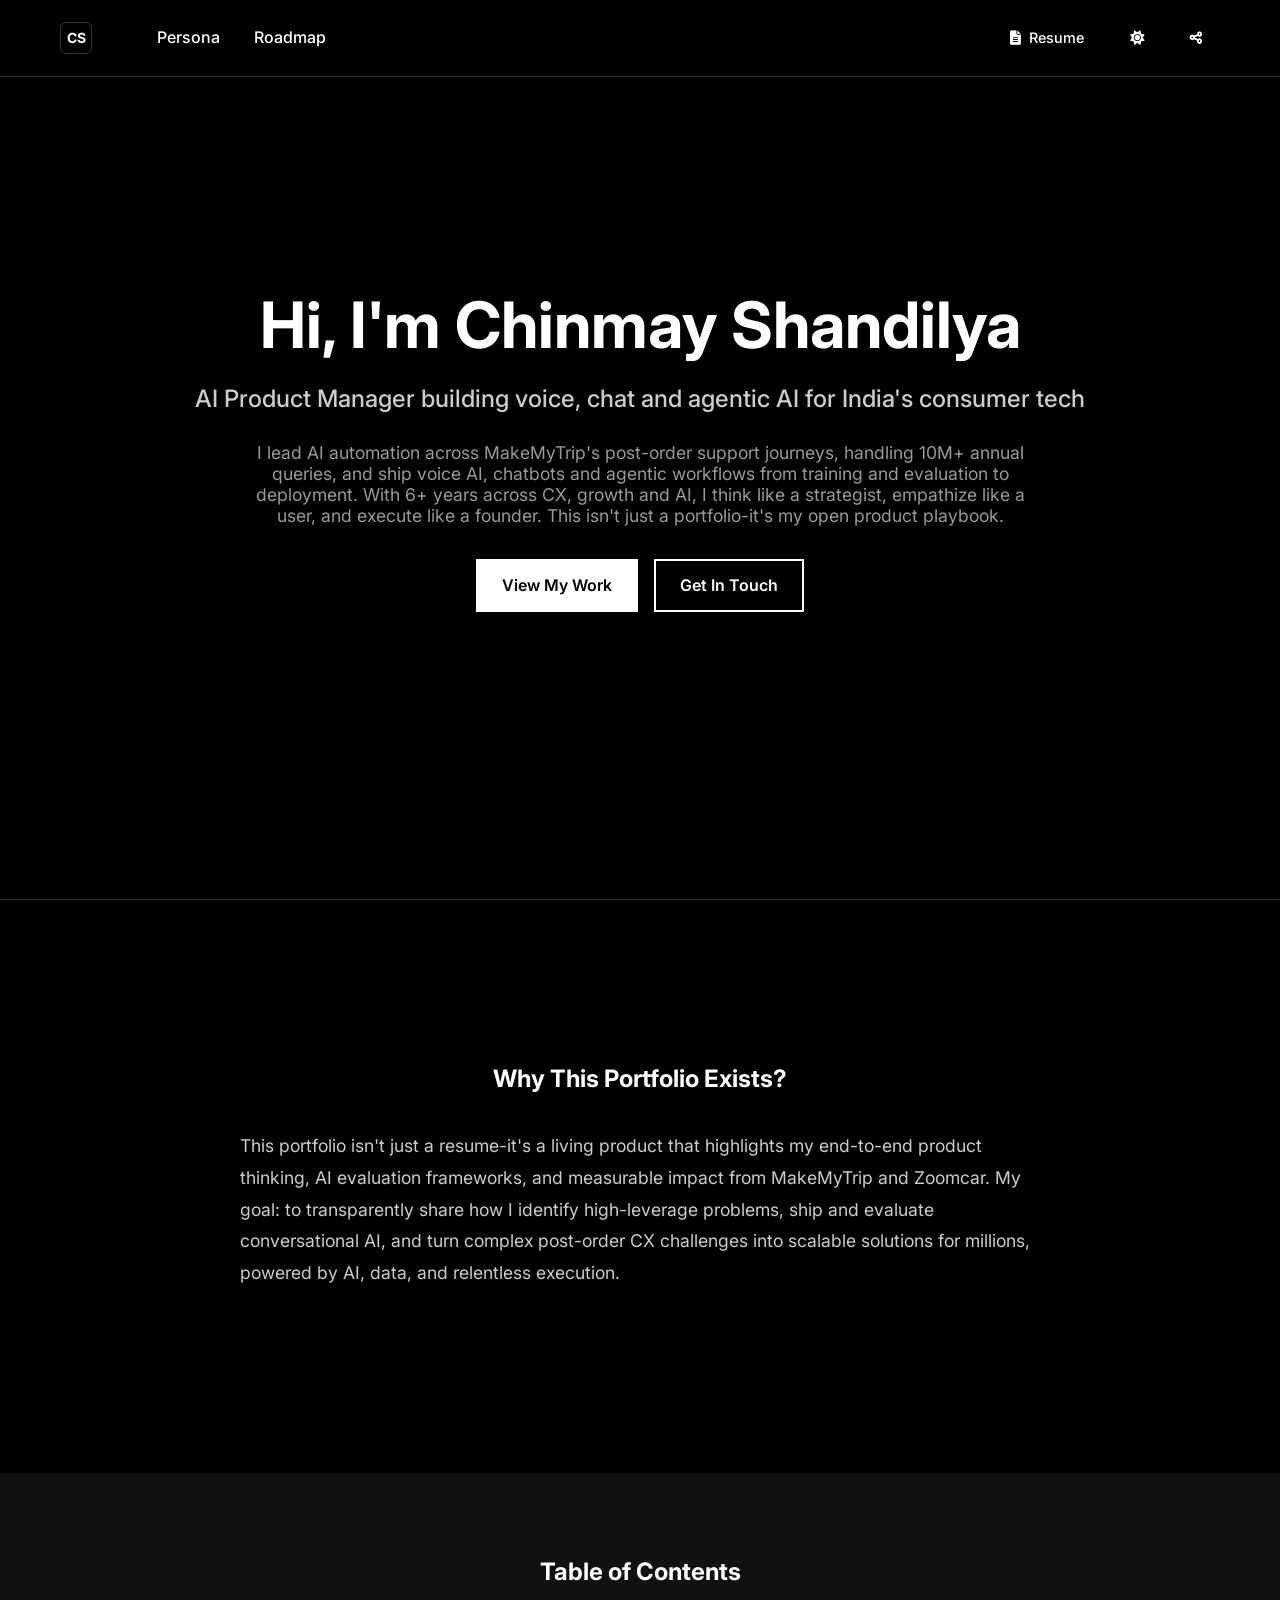
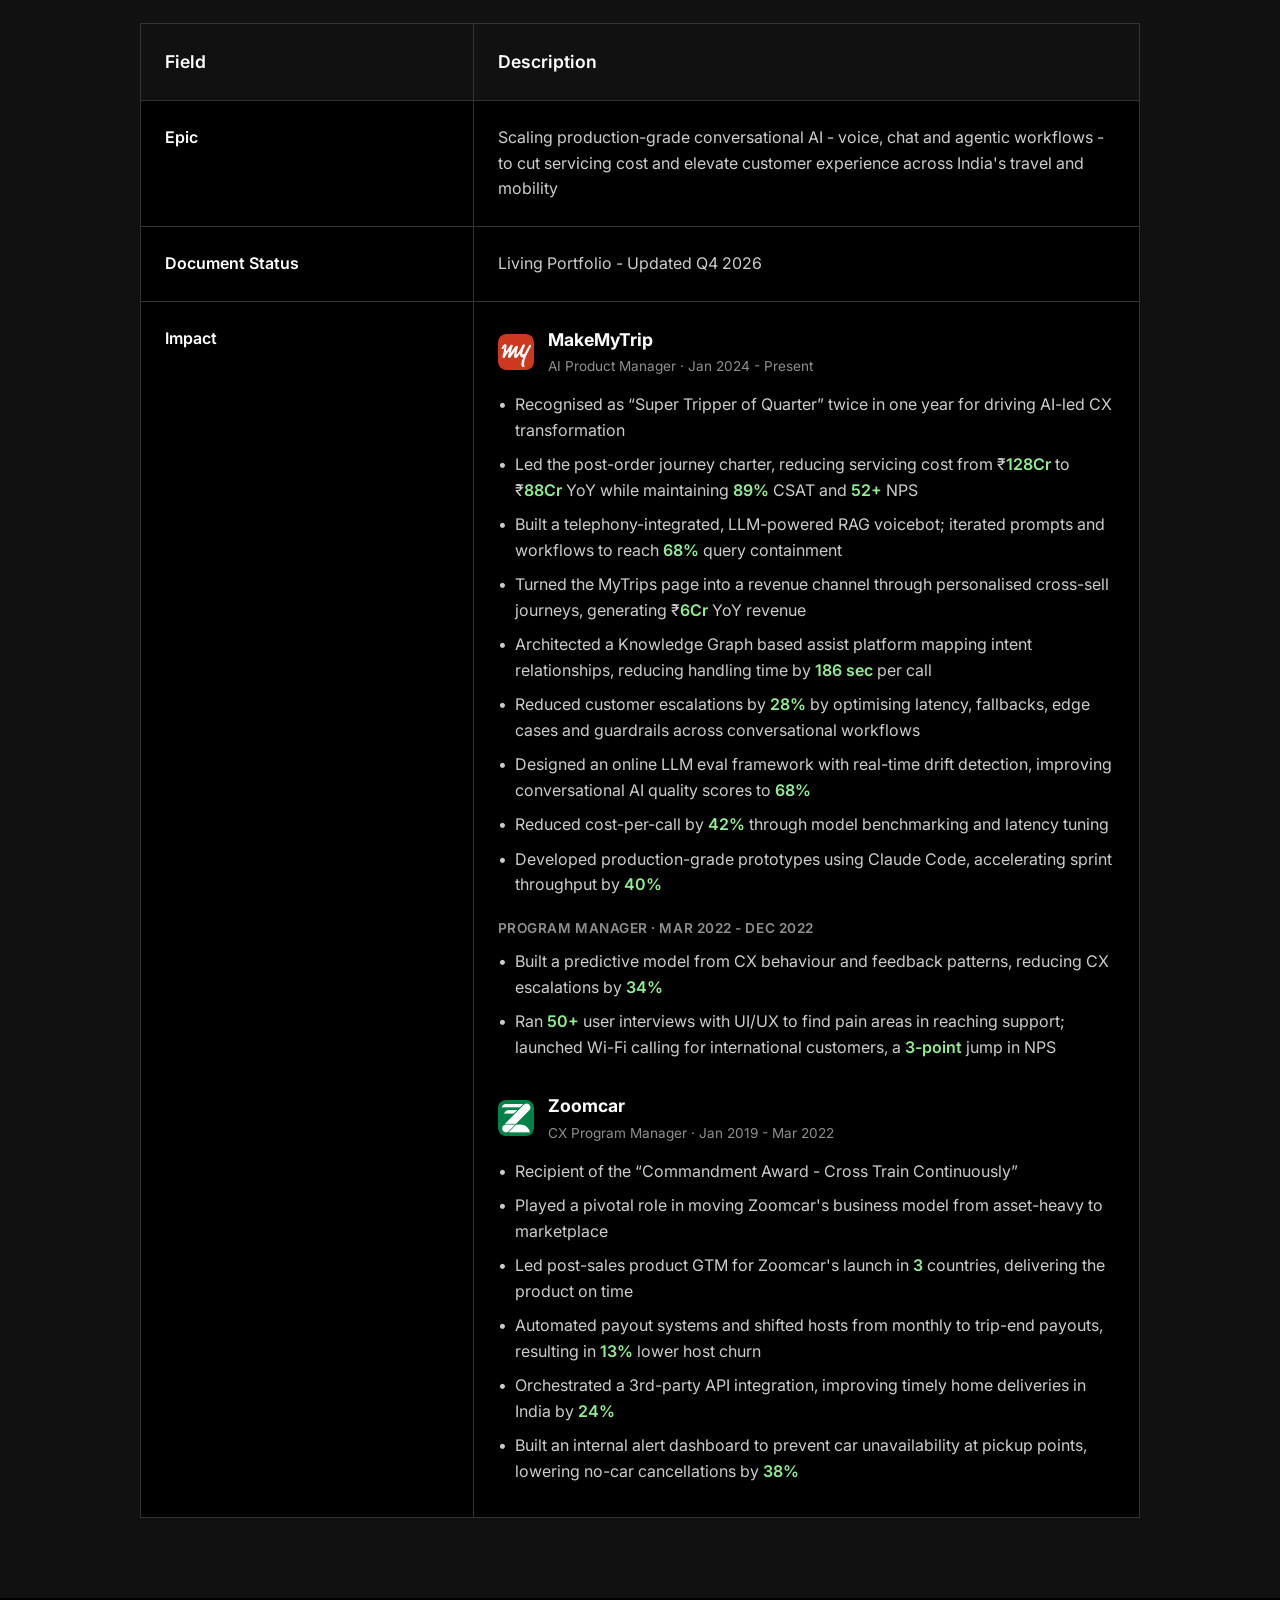
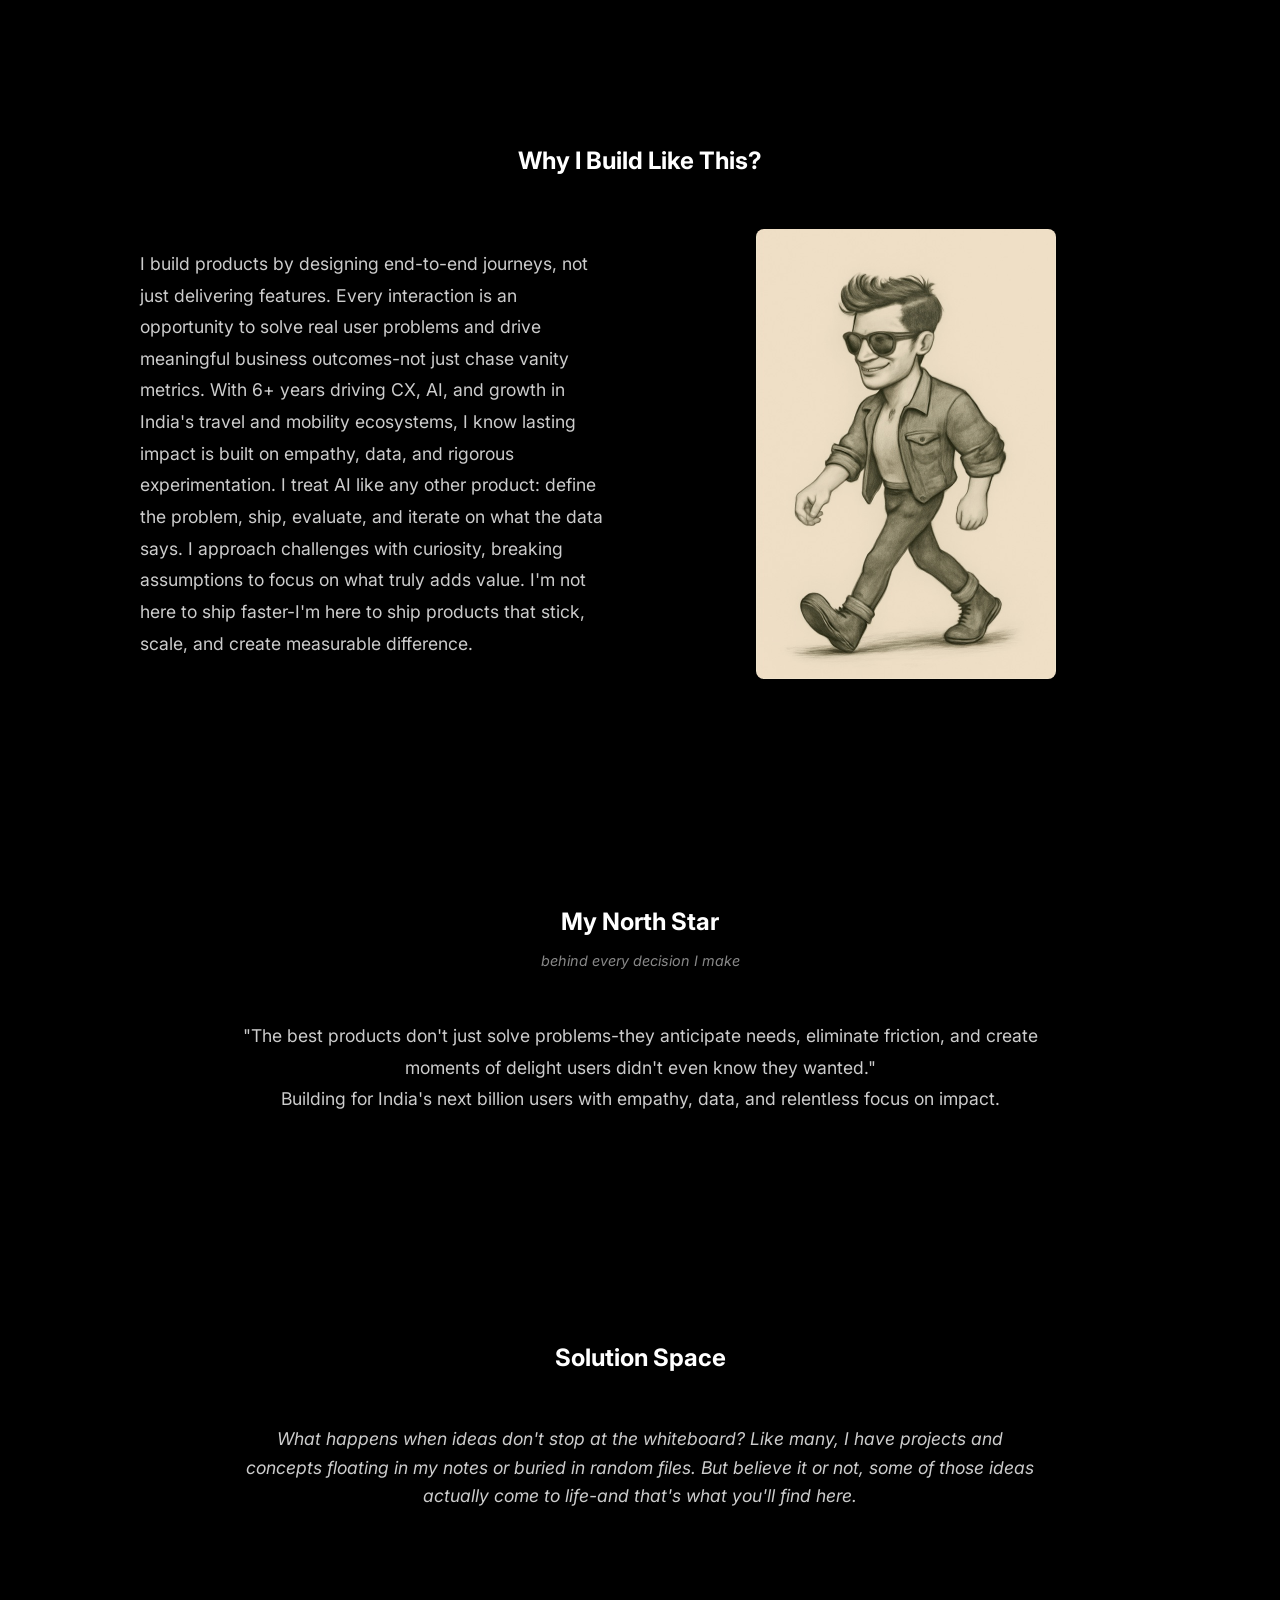
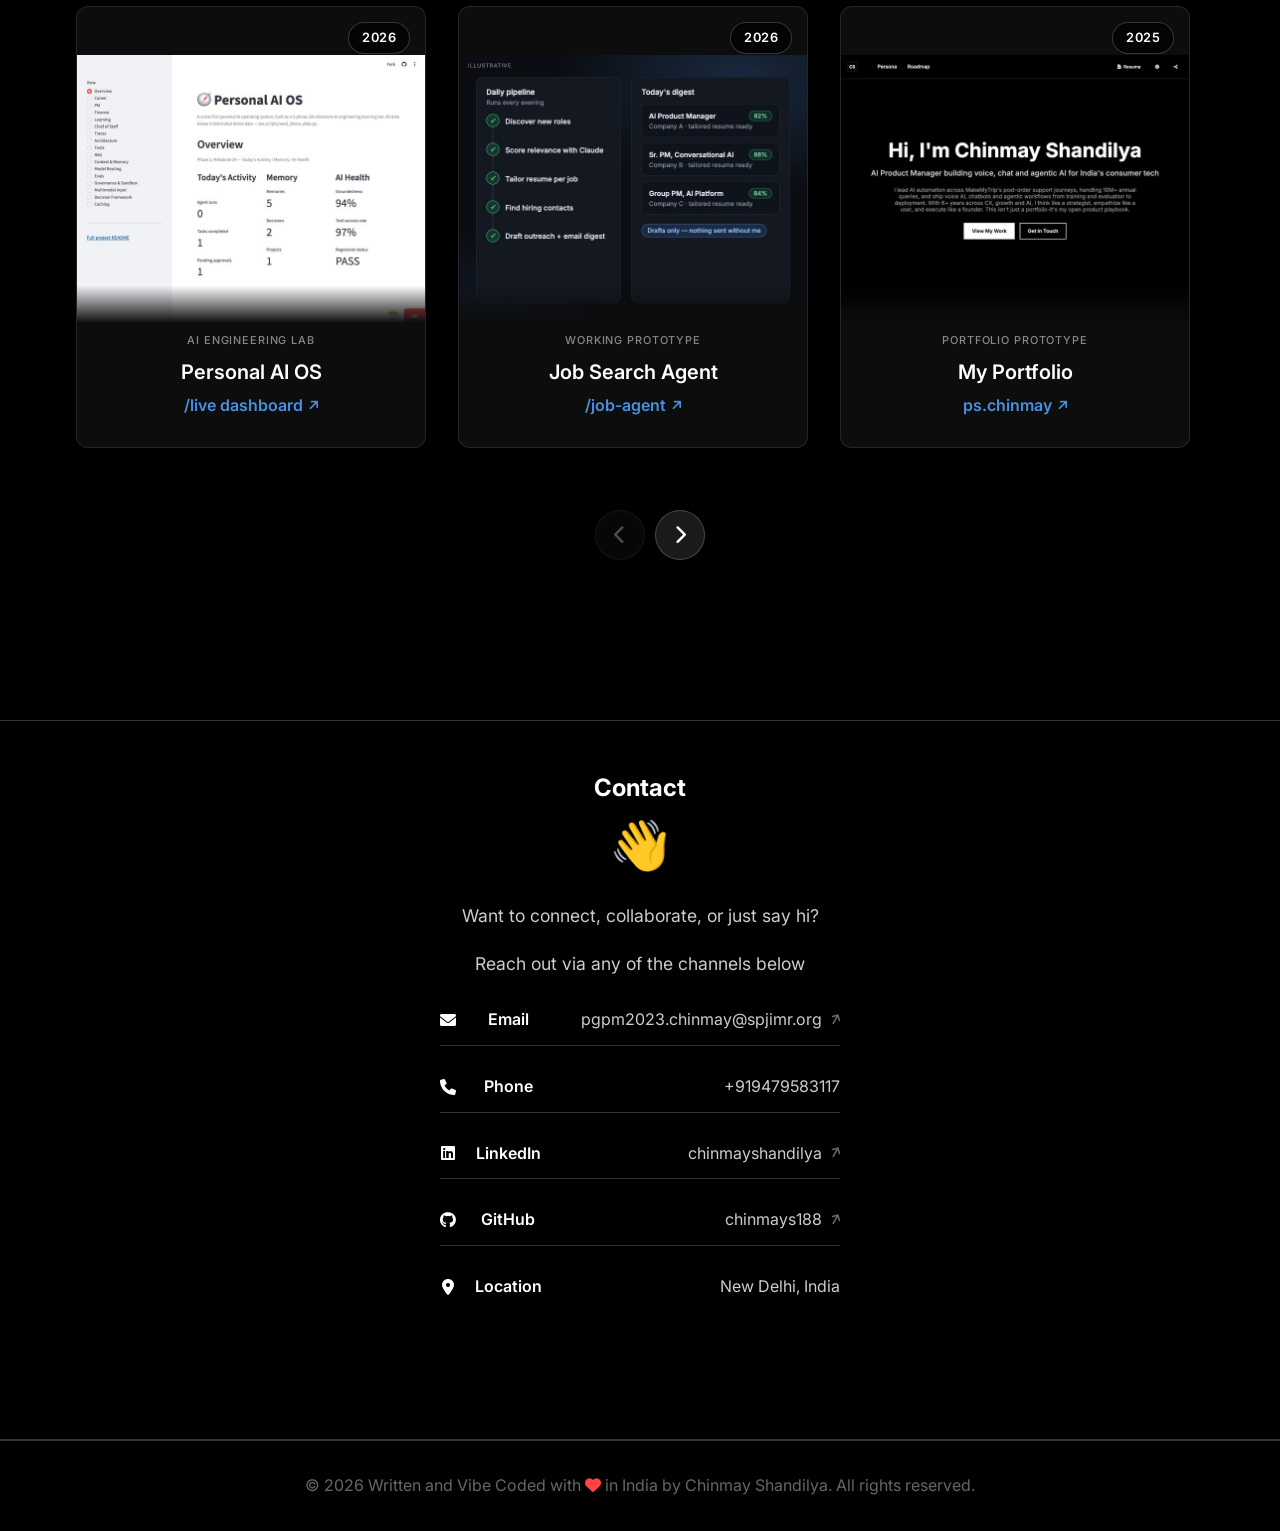
==== commit beaae7f6: "Work list: new projects first, cover image on every card, live dashboard link - Move Personal AI OS " ====
--- a/index.html
+++ b/index.html
@@ -207,12 +207,60 @@
             <div class="projects-container">
                 <div class="projects-grid">
                     <div class="project-card project-card-featured">
+                        <div class="project-year">2026</div>
+                        <div class="project-card-body">
+                            <img class="project-card-image" src="images/personal-ai-os.jpg" alt="Screenshot of the Personal AI OS dashboard overview with demo data" width="700" height="540" loading="lazy">
+                            <div class="project-card-default">
+                                <div class="project-card-bottom">
+                                    <span class="project-category">AI Engineering Lab</span>
+                                    <h3>Personal AI OS</h3>
+                                    <a href="https://ps-chinmay-personalos.streamlit.app" target="_blank" rel="noopener noreferrer" class="project-site-link">/live dashboard<i class="fas fa-arrow-up project-site-arrow" aria-hidden="true"></i></a>
+                                </div>
+                            </div>
+                            <div class="project-card-hover-content">
+                                <span class="project-category">AI Engineering Lab</span>
+                                <h3>Personal AI OS</h3>
+                                <p>A voice-first personal AI operating system, built as a hands-on AI engineering lab: 60 milestones from a single agent to a proactive chief of staff, covering multi-agent orchestration, RAG, evals, guardrails, cost control and human approvals. Explore the live dashboard (demo data).</p>
+                                <div class="project-tech">
+                                    <span>Multi-Agent</span>
+                                    <span>RAG &amp; Evals</span>
+                                    <span>Guardrails</span>
+                                    <span>Human-in-the-Loop</span>
+                                </div>
+                                <a href="https://ps-chinmay-personalos.streamlit.app" target="_blank" rel="noopener noreferrer" class="project-site-link">/live dashboard<i class="fas fa-arrow-up project-site-arrow" aria-hidden="true"></i></a>
+                            </div>
+                        </div>
+                    </div>
+                    <div class="project-card project-card-featured">
+                        <div class="project-year">2026</div>
+                        <div class="project-card-body">
+                            <img class="project-card-image" src="images/job-search-agent.jpg" alt="Illustration of the Job Search Agent daily pipeline and digest" width="700" height="540" loading="lazy">
+                            <div class="project-card-default">
+                                <div class="project-card-bottom">
+                                    <span class="project-category">Working Prototype</span>
+                                    <h3>Job Search Agent</h3>
+                                    <a href="https://github.com/chinmays188/claude/tree/main/job-agent" target="_blank" rel="noopener noreferrer" class="project-site-link">/job-agent<i class="fas fa-arrow-up project-site-arrow" aria-hidden="true"></i></a>
+                                </div>
+                            </div>
+                            <div class="project-card-hover-content">
+                                <span class="project-category">Working Prototype</span>
+                                <h3>Job Search Agent</h3>
+                                <p>An agentic job-search pipeline that runs daily: finds roles, scores relevance with Claude, tailors a resume per job, finds hiring contacts and drafts outreach. Built with a daily call ceiling, backoff and a kill switch, and nothing is sent without me.</p>
+                                <div class="project-tech">
+                                    <span>Claude API</span>
+                                    <span>Agentic Workflows</span>
+                                    <span>MCP</span>
+                                    <span>Python</span>
+                                </div>
+                                <a href="https://github.com/chinmays188/claude/tree/main/job-agent" target="_blank" rel="noopener noreferrer" class="project-site-link">/job-agent<i class="fas fa-arrow-up project-site-arrow" aria-hidden="true"></i></a>
+                            </div>
+                        </div>
+                    </div>
+                    <div class="project-card project-card-featured">
                         <div class="project-year">2025</div>
                         <div class="project-card-body">
-                            <div class="project-card-default">
-                                <div class="project-card-icon" aria-hidden="true">
-                                    <i class="fas fa-globe"></i>
-                                </div>
+                            <img class="project-card-image" src="images/portfolio.jpg" alt="Screenshot of this portfolio's home page" width="700" height="540" loading="lazy">
+                            <div class="project-card-default">
                                 <div class="project-card-bottom">
                                     <span class="project-category">Portfolio Prototype</span>
                                     <h3>My Portfolio</h3>
@@ -236,10 +284,8 @@
                     <div class="project-card project-card-featured">
                         <div class="project-year">2026</div>
                         <div class="project-card-body">
-                            <div class="project-card-default">
-                                <div class="project-card-icon" aria-hidden="true">
-                                    <i class="fas fa-terminal"></i>
-                                </div>
+                            <img class="project-card-image" src="images/claude-code.jpg" alt="Illustration of a Claude Code session drafting a PRD and creating Jira stories" width="700" height="540" loading="lazy">
+                            <div class="project-card-default">
                                 <div class="project-card-bottom">
                                     <span class="project-category">My Product Journey with AI</span>
                                     <h3>How I Use Claude Code</h3>
@@ -263,10 +309,8 @@
                     <div class="project-card project-card-featured">
                         <div class="project-year">2026</div>
                         <div class="project-card-body">
-                            <div class="project-card-default">
-                                <div class="project-card-icon" aria-hidden="true">
-                                    <i class="fas fa-headset"></i>
-                                </div>
+                            <img class="project-card-image" src="images/agent-assist.jpg" alt="Illustration of an agent assist panel suggesting a reply during a live chat" width="700" height="540" loading="lazy">
+                            <div class="project-card-default">
                                 <div class="project-card-bottom">
                                     <span class="project-category">My Real Work with MMT</span>
                                     <h3>Building Agent Assist</h3>
@@ -290,10 +334,8 @@
                     <div class="project-card project-card-featured">
                         <div class="project-year">2026</div>
                         <div class="project-card-body">
-                            <div class="project-card-default">
-                                <div class="project-card-icon" aria-hidden="true">
-                                    <i class="fas fa-chart-line"></i>
-                                </div>
+                            <img class="project-card-image" src="images/cross-sell.jpg" alt="Illustration of a My Trips page recommending add-ons for an upcoming trip" width="700" height="540" loading="lazy">
+                            <div class="project-card-default">
                                 <div class="project-card-bottom">
                                     <span class="project-category">My Real Work with MMT</span>
                                     <h3>Building Cross Sell Engine</h3>
@@ -317,10 +359,8 @@
                     <div class="project-card project-card-featured">
                         <div class="project-year">2026</div>
                         <div class="project-card-body">
-                            <div class="project-card-default">
-                                <div class="project-card-icon" aria-hidden="true">
-                                    <i class="fas fa-microphone-alt"></i>
-                                </div>
+                            <img class="project-card-image" src="images/support-agent.jpg" alt="Illustration of a voice agent handling a refund query on a live call" width="700" height="540" loading="lazy">
+                            <div class="project-card-default">
                                 <div class="project-card-bottom">
                                     <span class="project-category">Working Prototype</span>
                                     <h3>Customer Support Agent</h3>
@@ -344,10 +384,8 @@
                     <div class="project-card project-card-featured">
                         <div class="project-year">2026</div>
                         <div class="project-card-body">
-                            <div class="project-card-default">
-                                <div class="project-card-icon" aria-hidden="true">
-                                    <i class="fas fa-wind"></i>
-                                </div>
+                            <img class="project-card-image" src="images/aqi-agent.jpg" alt="Illustration of an air quality dashboard with an agent insight in plain language" width="700" height="540" loading="lazy">
+                            <div class="project-card-default">
                                 <div class="project-card-bottom">
                                     <span class="project-category">Working Prototype</span>
                                     <h3>AQI Analysis Agent</h3>
@@ -365,60 +403,6 @@
                                     <span>Prototype</span>
                                 </div>
                                 <a href="https://www.notion.so/AQI-Analysis-Agent-36a62f6938d680339733ca87f488bdec?v=e94576a13f454b99803013268ae52628&source=copy_link" target="_blank" rel="noopener noreferrer" class="project-site-link">/aqi<i class="fas fa-arrow-up project-site-arrow" aria-hidden="true"></i></a>
-                            </div>
-                        </div>
-                    </div>
-                    <div class="project-card project-card-featured">
-                        <div class="project-year">2026</div>
-                        <div class="project-card-body">
-                            <div class="project-card-default">
-                                <div class="project-card-icon" aria-hidden="true">
-                                    <i class="fas fa-brain"></i>
-                                </div>
-                                <div class="project-card-bottom">
-                                    <span class="project-category">AI Engineering Lab</span>
-                                    <h3>Personal AI OS</h3>
-                                    <a href="https://github.com/chinmays188/claude/tree/main/personal-ai-os" target="_blank" rel="noopener noreferrer" class="project-site-link">/personal-ai-os<i class="fas fa-arrow-up project-site-arrow" aria-hidden="true"></i></a>
-                                </div>
-                            </div>
-                            <div class="project-card-hover-content">
-                                <span class="project-category">AI Engineering Lab</span>
-                                <h3>Personal AI OS</h3>
-                                <p>A voice-first personal AI operating system, built as a hands-on AI engineering lab: 60 milestones from a single agent to a proactive chief of staff, covering multi-agent orchestration, RAG, evals, guardrails, cost control and human approvals.</p>
-                                <div class="project-tech">
-                                    <span>Multi-Agent</span>
-                                    <span>RAG &amp; Evals</span>
-                                    <span>Guardrails</span>
-                                    <span>Human-in-the-Loop</span>
-                                </div>
-                                <a href="https://github.com/chinmays188/claude/tree/main/personal-ai-os" target="_blank" rel="noopener noreferrer" class="project-site-link">/personal-ai-os<i class="fas fa-arrow-up project-site-arrow" aria-hidden="true"></i></a>
-                            </div>
-                        </div>
-                    </div>
-                    <div class="project-card project-card-featured">
-                        <div class="project-year">2026</div>
-                        <div class="project-card-body">
-                            <div class="project-card-default">
-                                <div class="project-card-icon" aria-hidden="true">
-                                    <i class="fas fa-briefcase"></i>
-                                </div>
-                                <div class="project-card-bottom">
-                                    <span class="project-category">Working Prototype</span>
-                                    <h3>Job Search Agent</h3>
-                                    <a href="https://github.com/chinmays188/claude/tree/main/job-agent" target="_blank" rel="noopener noreferrer" class="project-site-link">/job-agent<i class="fas fa-arrow-up project-site-arrow" aria-hidden="true"></i></a>
-                                </div>
-                            </div>
-                            <div class="project-card-hover-content">
-                                <span class="project-category">Working Prototype</span>
-                                <h3>Job Search Agent</h3>
-                                <p>An agentic job-search pipeline that runs daily: finds roles, scores relevance with Claude, tailors a resume per job, finds hiring contacts and drafts outreach. Built with a daily call ceiling, backoff and a kill switch, and nothing is sent without me.</p>
-                                <div class="project-tech">
-                                    <span>Claude API</span>
-                                    <span>Agentic Workflows</span>
-                                    <span>MCP</span>
-                                    <span>Python</span>
-                                </div>
-                                <a href="https://github.com/chinmays188/claude/tree/main/job-agent" target="_blank" rel="noopener noreferrer" class="project-site-link">/job-agent<i class="fas fa-arrow-up project-site-arrow" aria-hidden="true"></i></a>
                             </div>
                         </div>
                     </div>
--- a/styles.css
+++ b/styles.css
@@ -3523,3 +3523,35 @@
 body.light-theme .toc-description .achievement {
     color: #1B5E20 !important;
 }
+
+/* Project card cover images */
+.project-card-featured .project-card-image {
+    position: absolute;
+    top: 48px;
+    left: 0;
+    width: 100%;
+    height: auto;
+    aspect-ratio: 700 / 540;
+    z-index: 0;
+    -webkit-mask-image: linear-gradient(to bottom, #000 86%, transparent 100%);
+    mask-image: linear-gradient(to bottom, #000 86%, transparent 100%);
+}
+
+.project-card-featured .project-year {
+    z-index: 3;
+}
+
+/* Taller cards so the full cover image sits above the title */
+.project-card-featured,
+.project-card-featured .project-card-body {
+    min-height: 440px;
+}
+
+/* Small phones: cards fill the scroller instead of being clipped at the right edge */
+@media (max-width: 480px) {
+    .projects-grid .project-card {
+        min-width: 100%;
+        max-width: 100%;
+        width: 100%;
+    }
+}
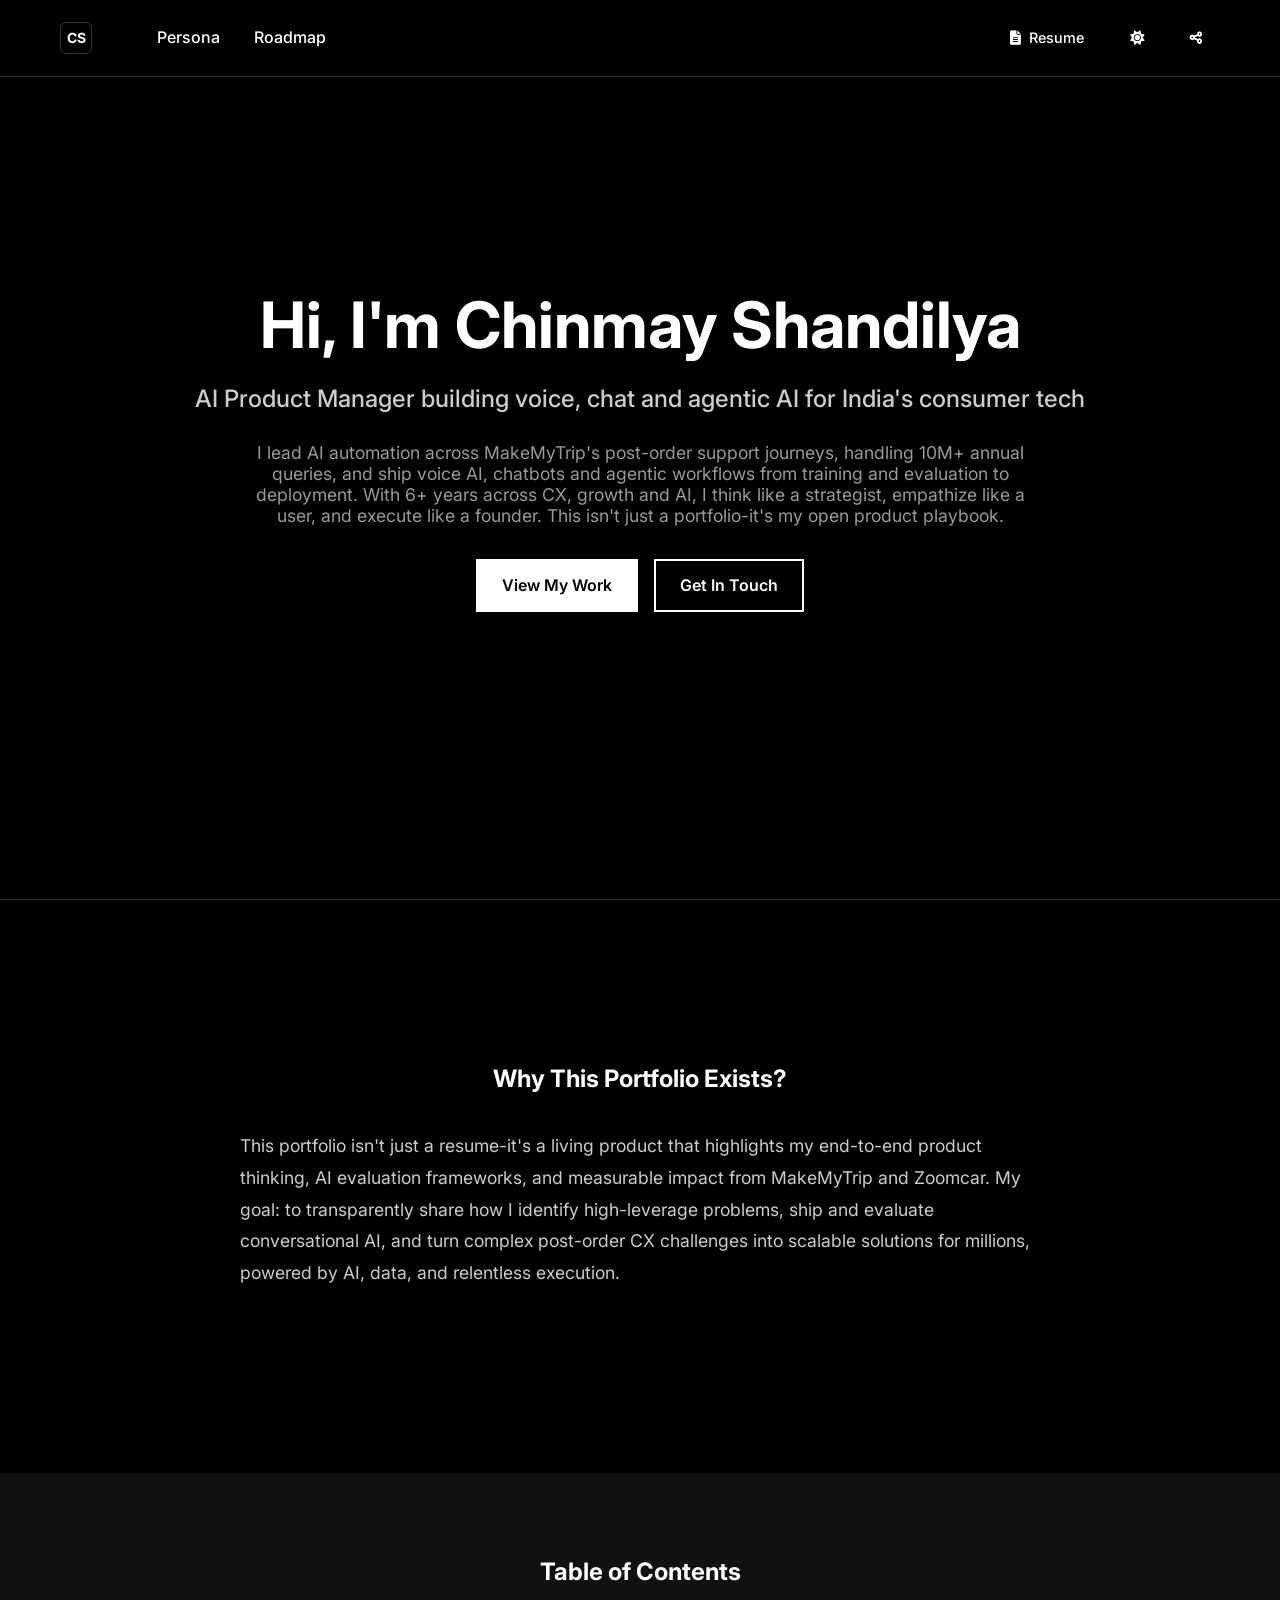
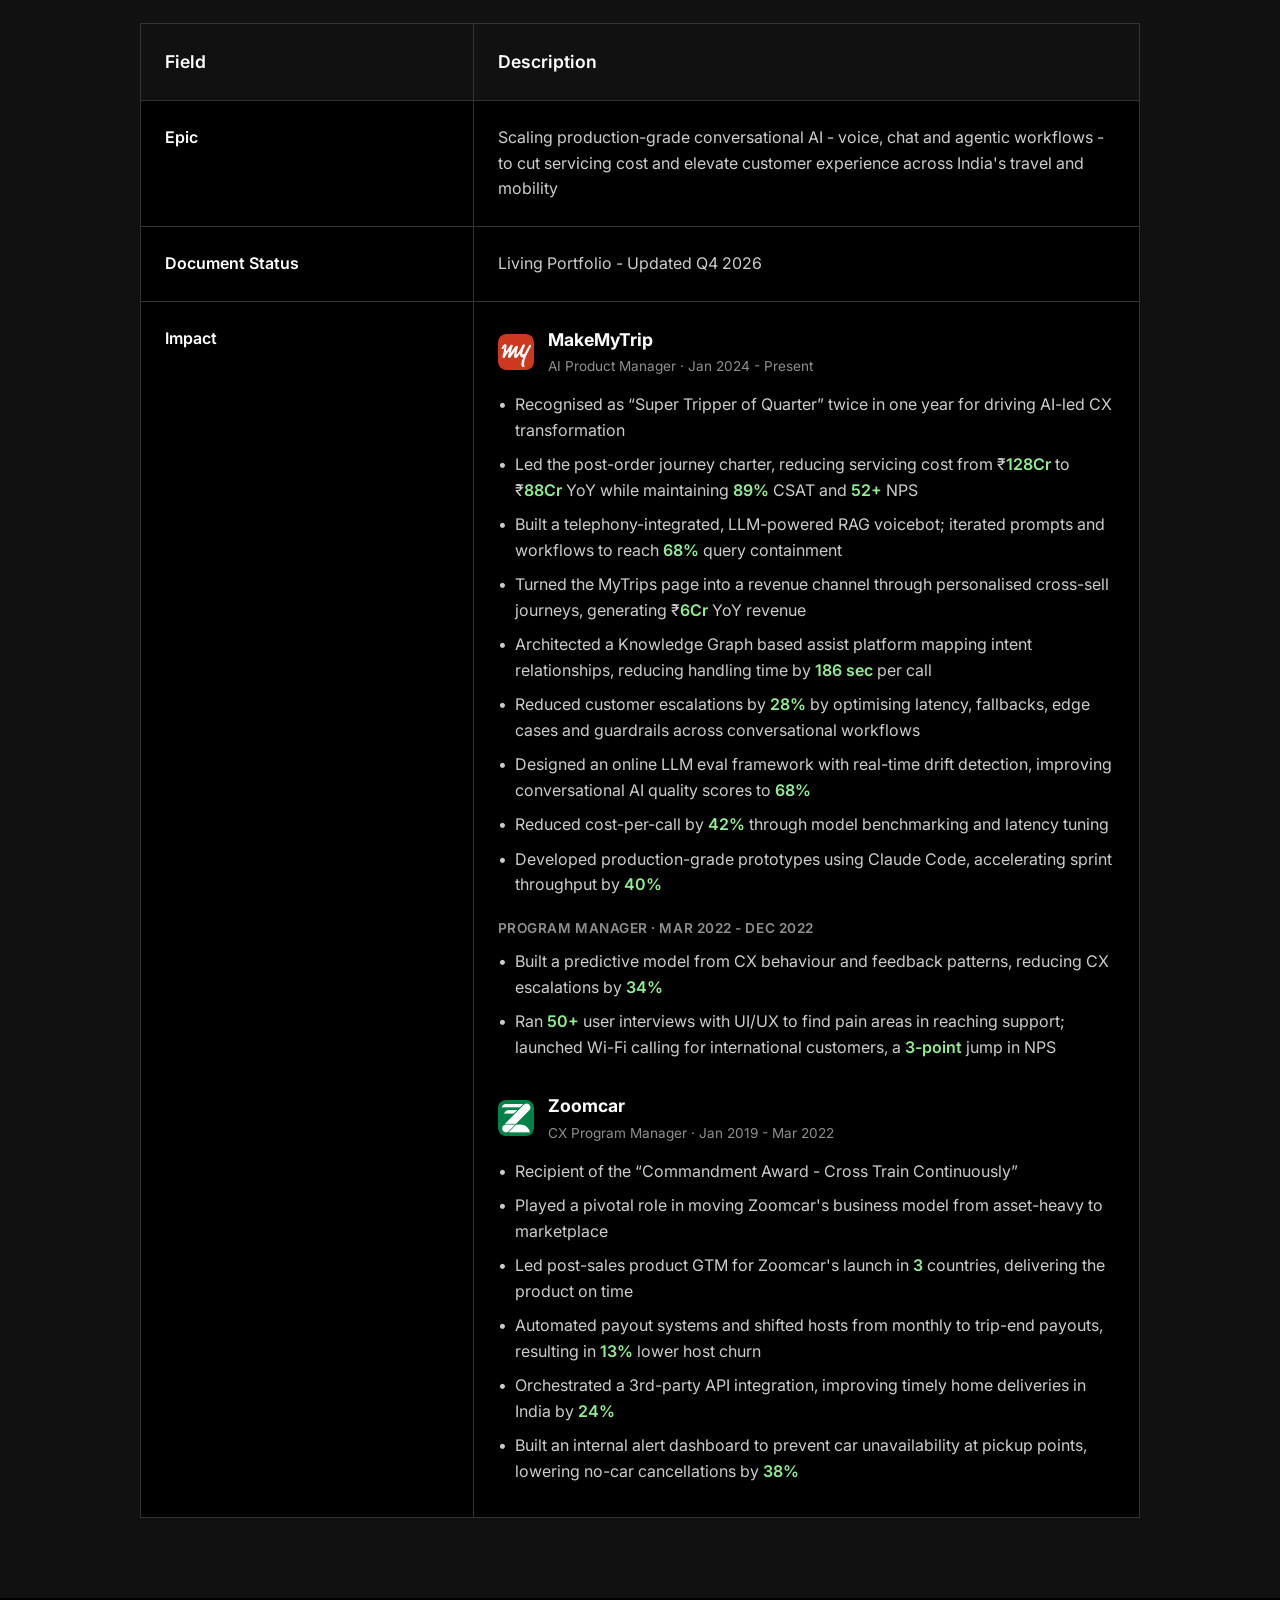
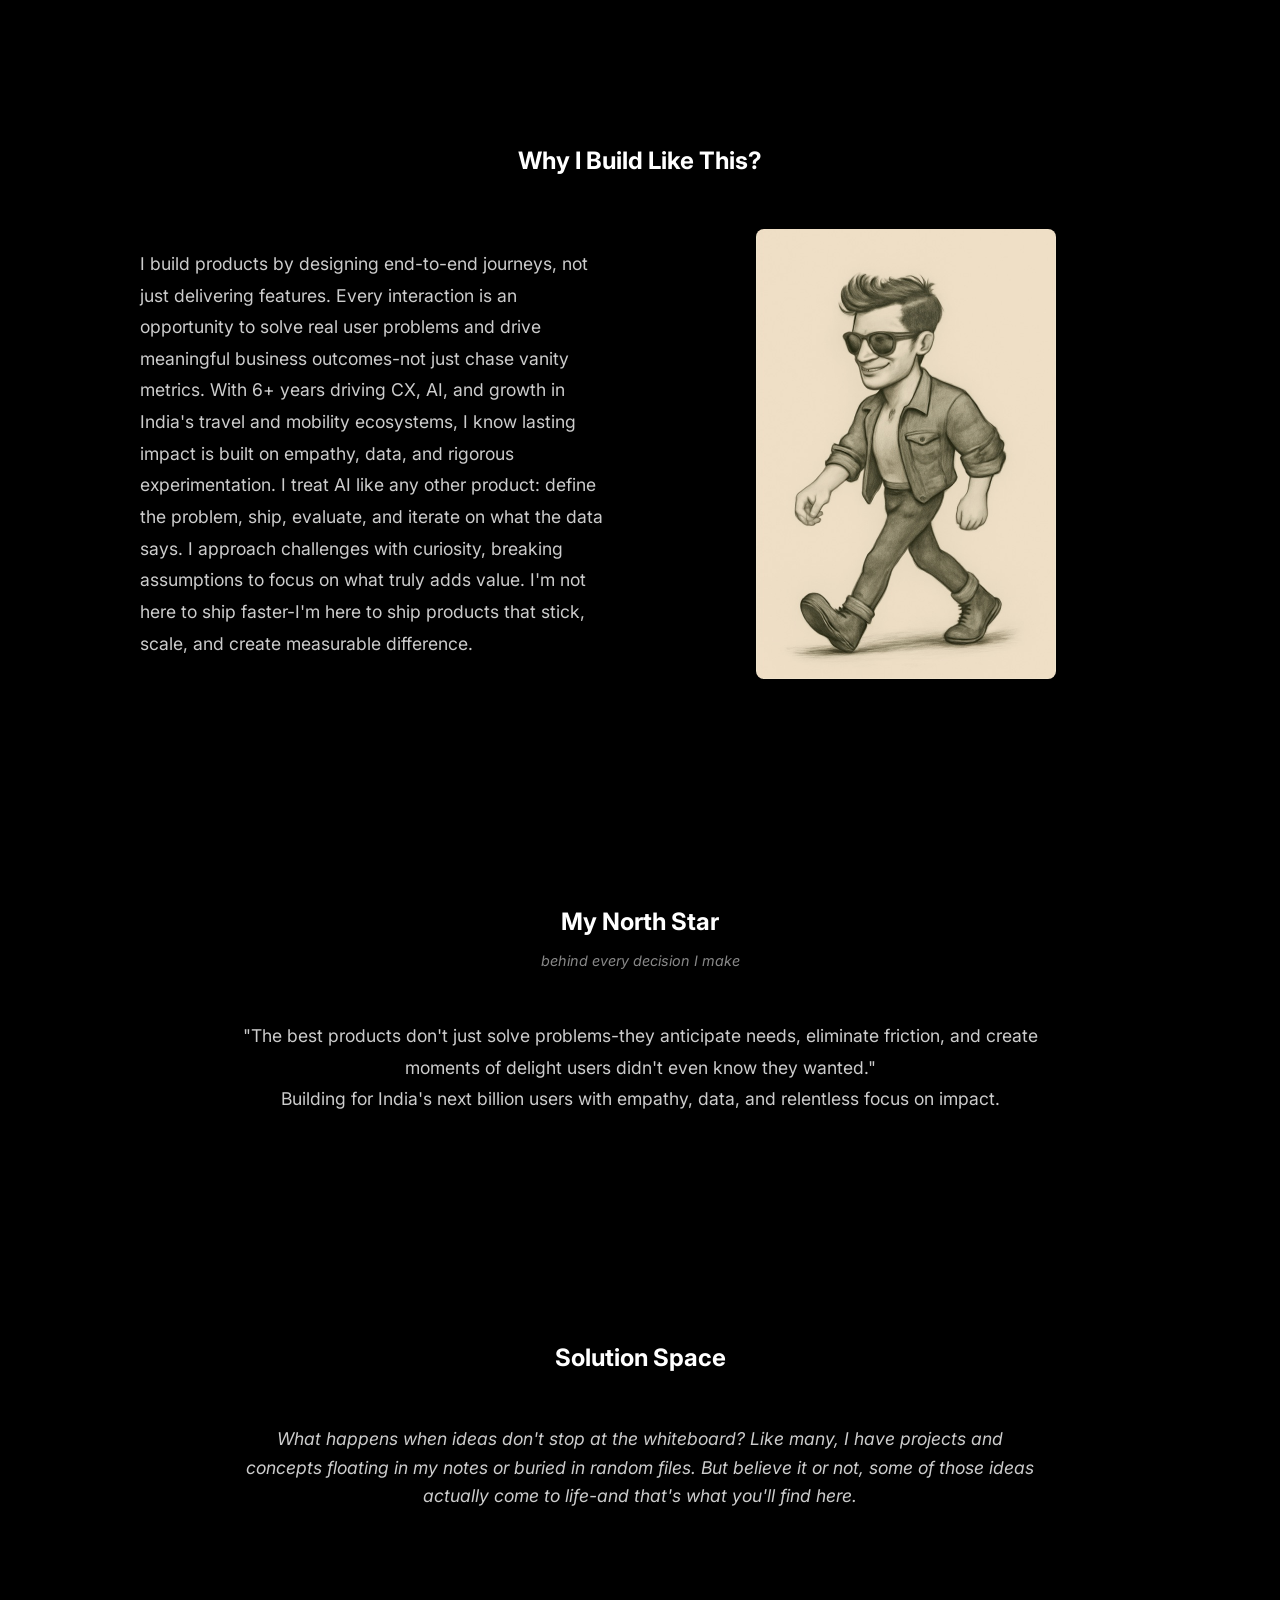
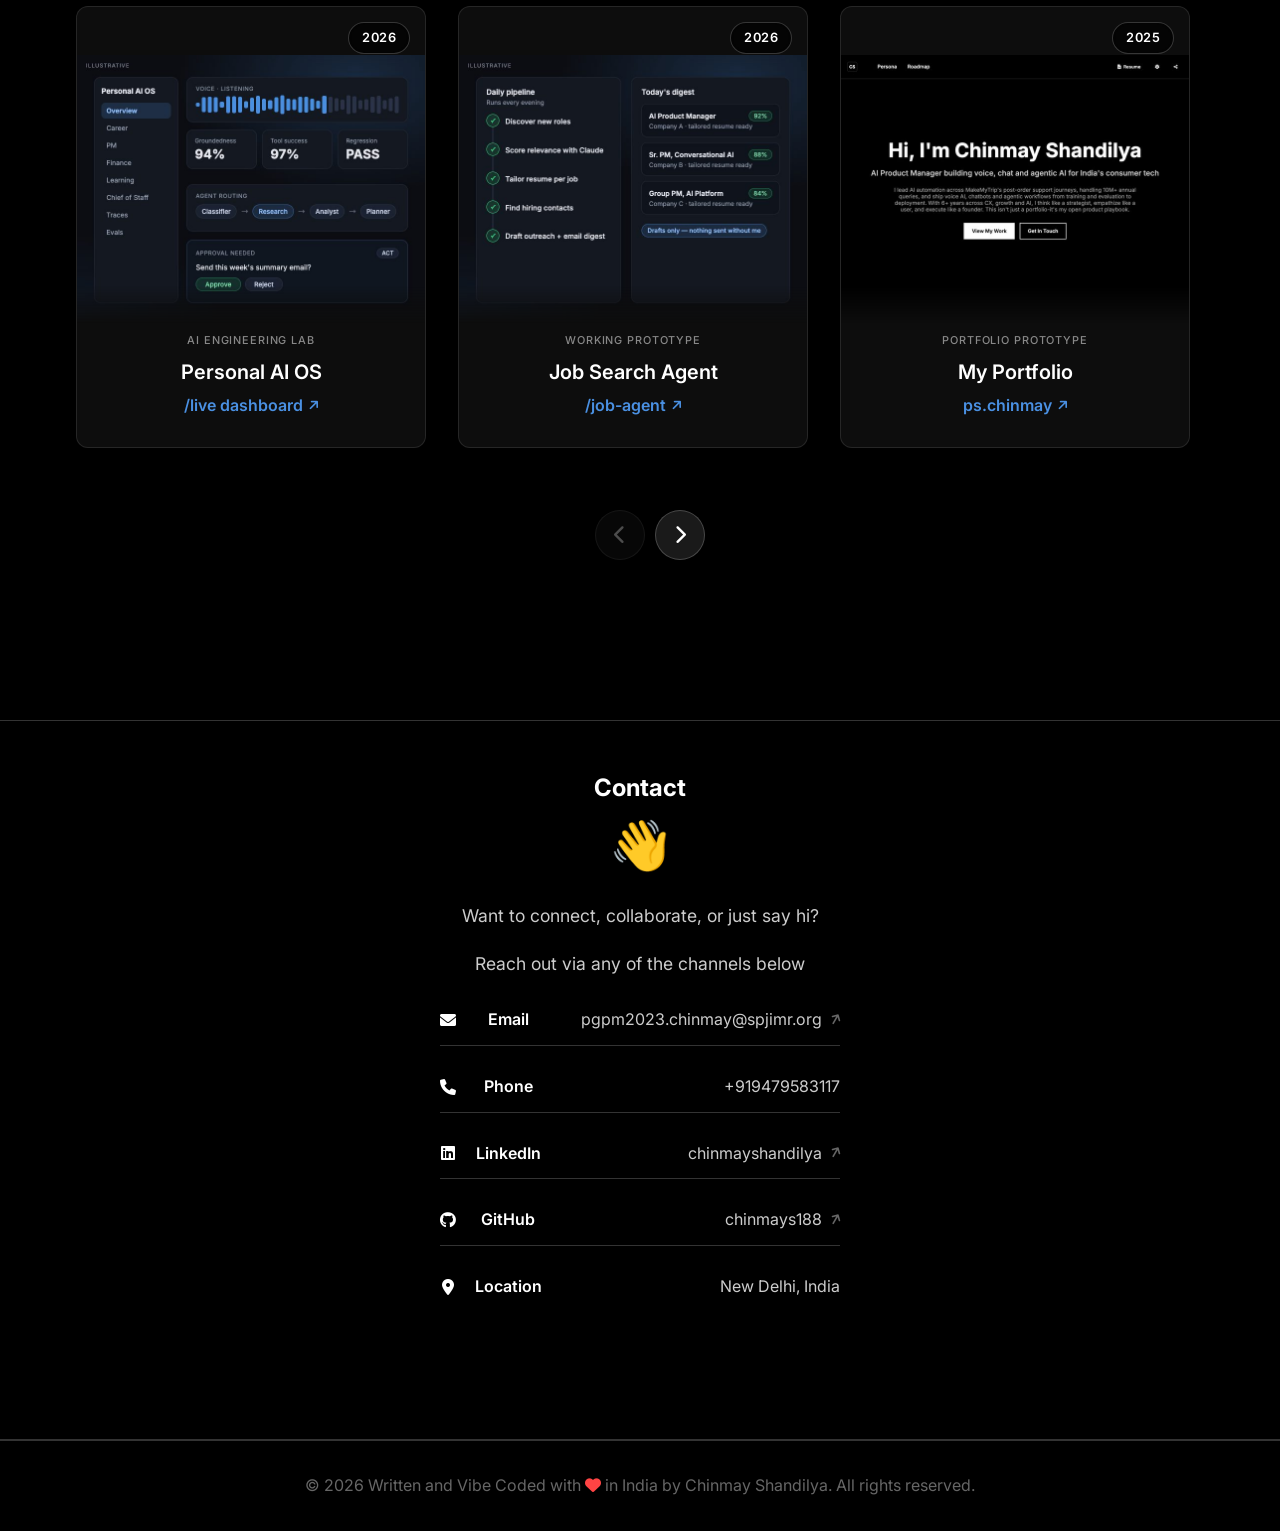
==== commit ab1970b0: "Personal AI OS card: use an illustration instead of the dashboard screenshot Matches the other cards" ====
--- a/index.html
+++ b/index.html
@@ -209,7 +209,7 @@
                     <div class="project-card project-card-featured">
                         <div class="project-year">2026</div>
                         <div class="project-card-body">
-                            <img class="project-card-image" src="images/personal-ai-os.jpg" alt="Screenshot of the Personal AI OS dashboard overview with demo data" width="700" height="540" loading="lazy">
+                            <img class="project-card-image" src="images/personal-ai-os.jpg" alt="Illustration of the Personal AI OS with voice input, agent routing, evals and an approval step" width="700" height="540" loading="lazy">
                             <div class="project-card-default">
                                 <div class="project-card-bottom">
                                     <span class="project-category">AI Engineering Lab</span>
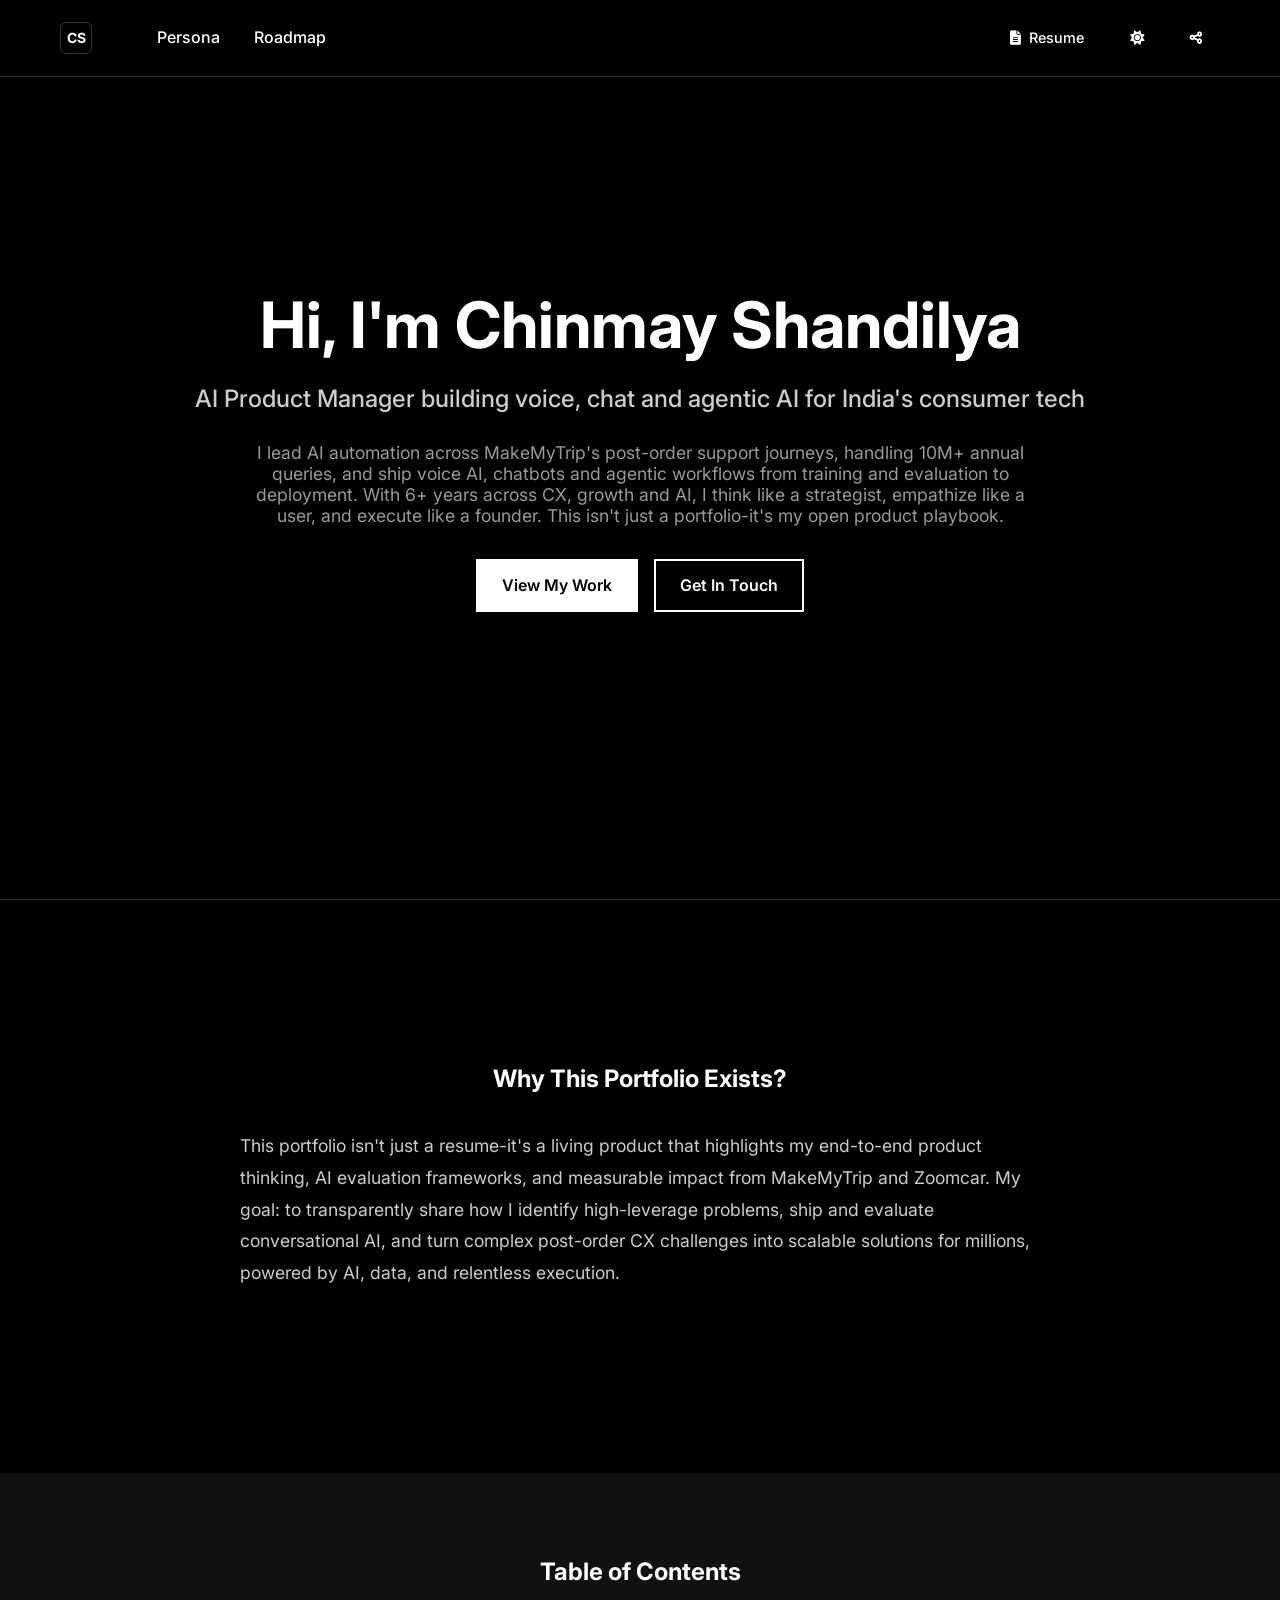
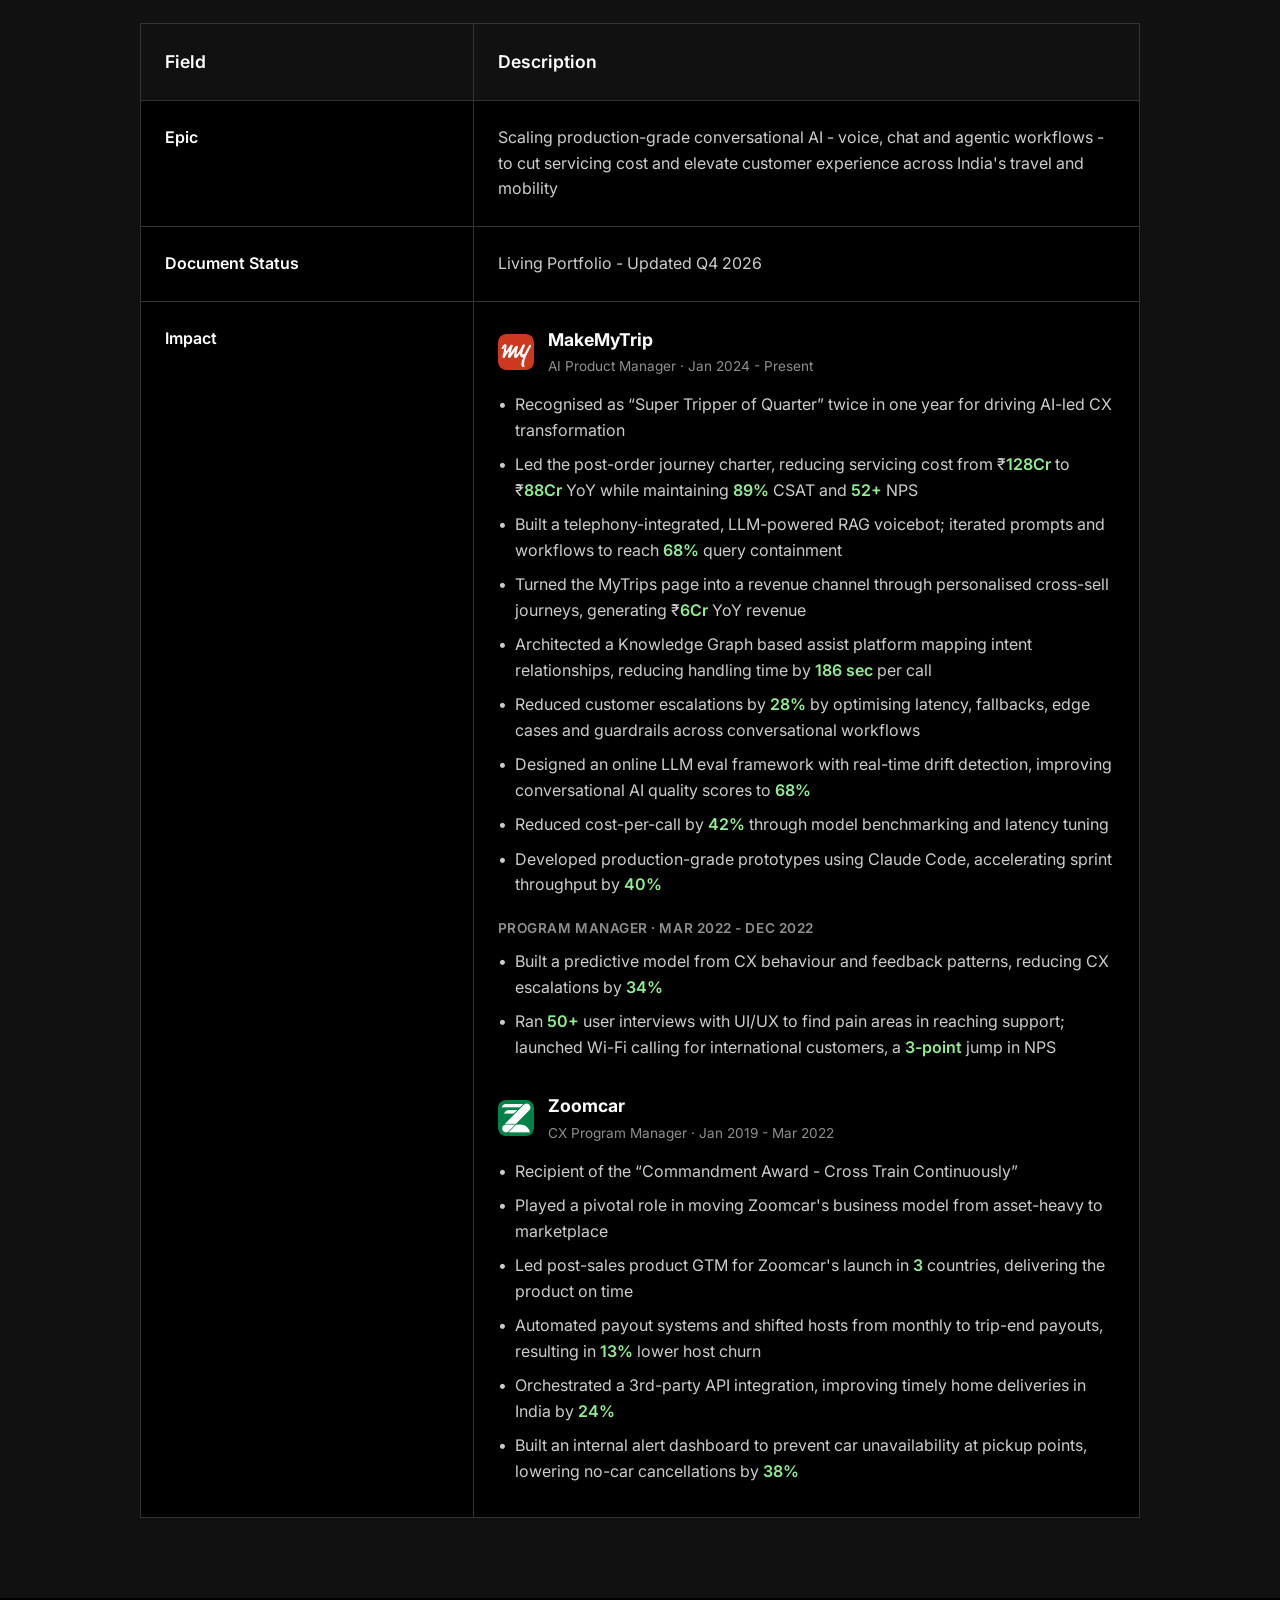
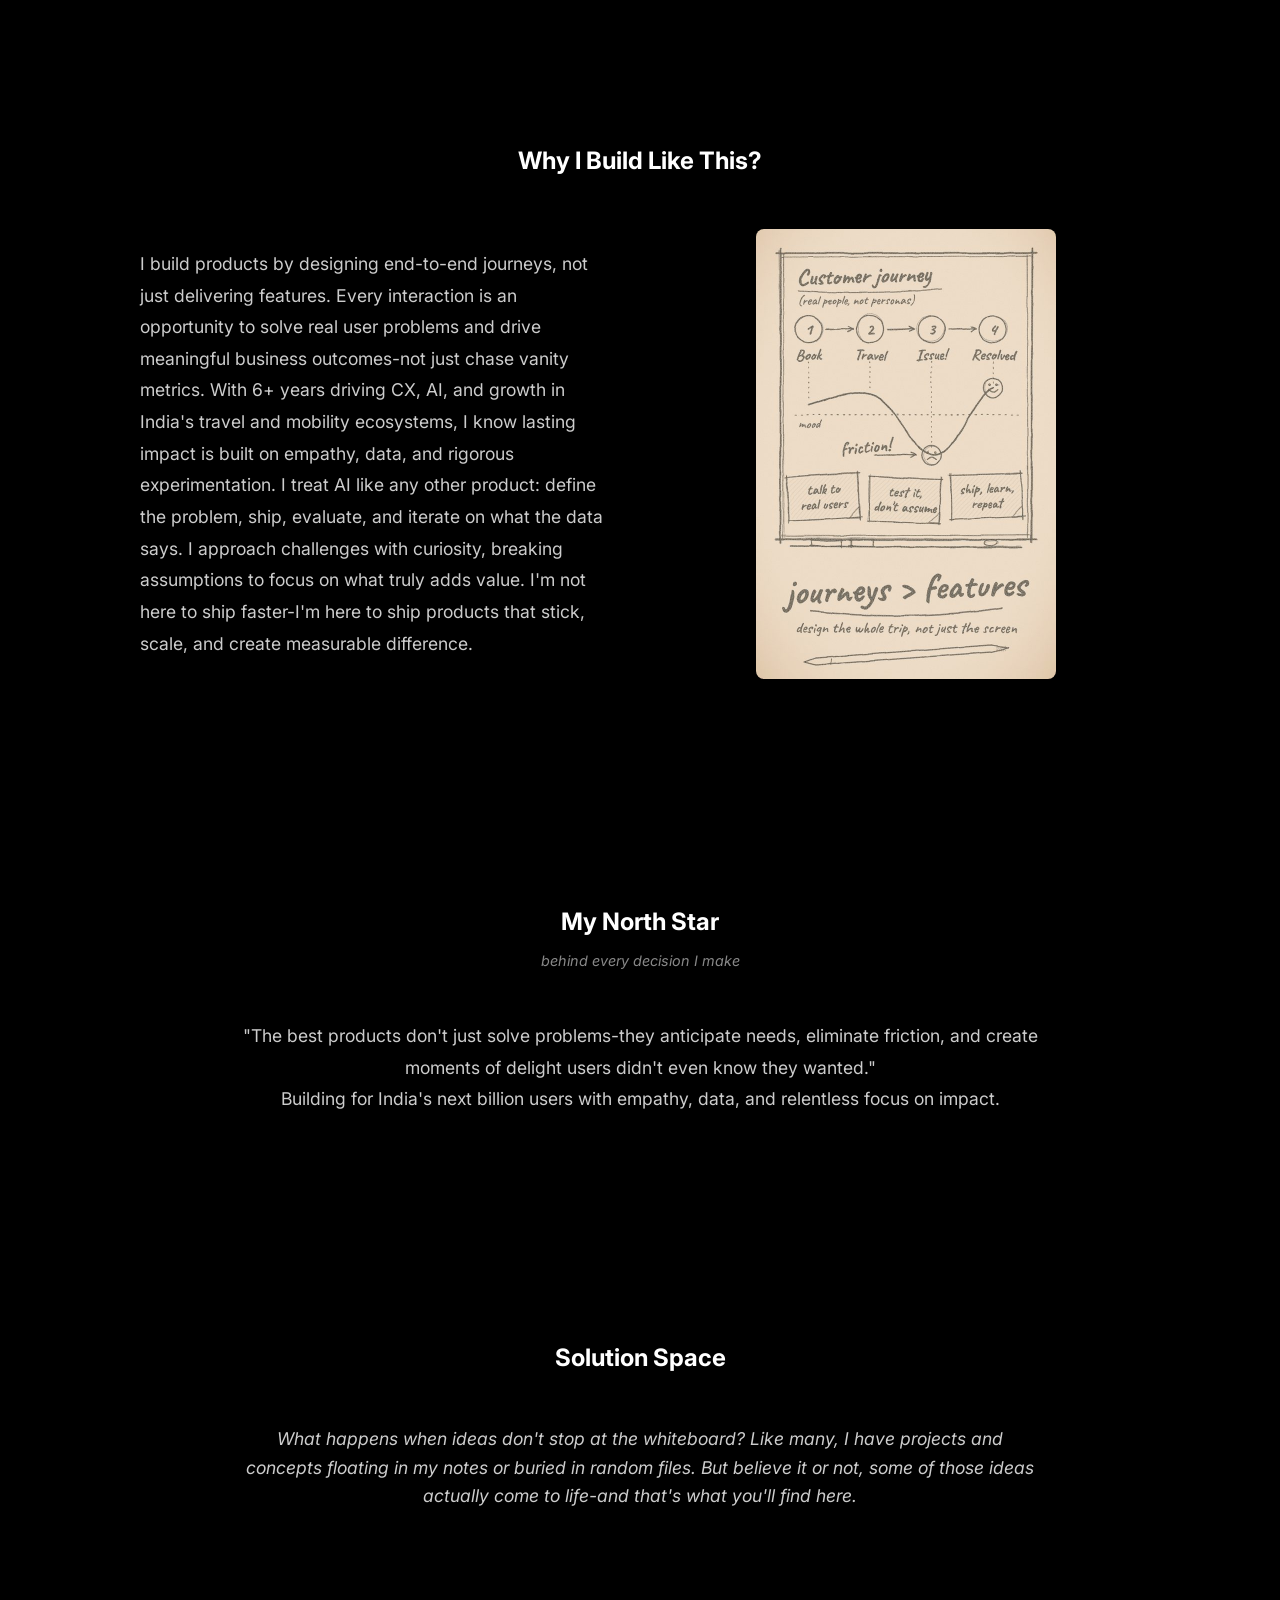
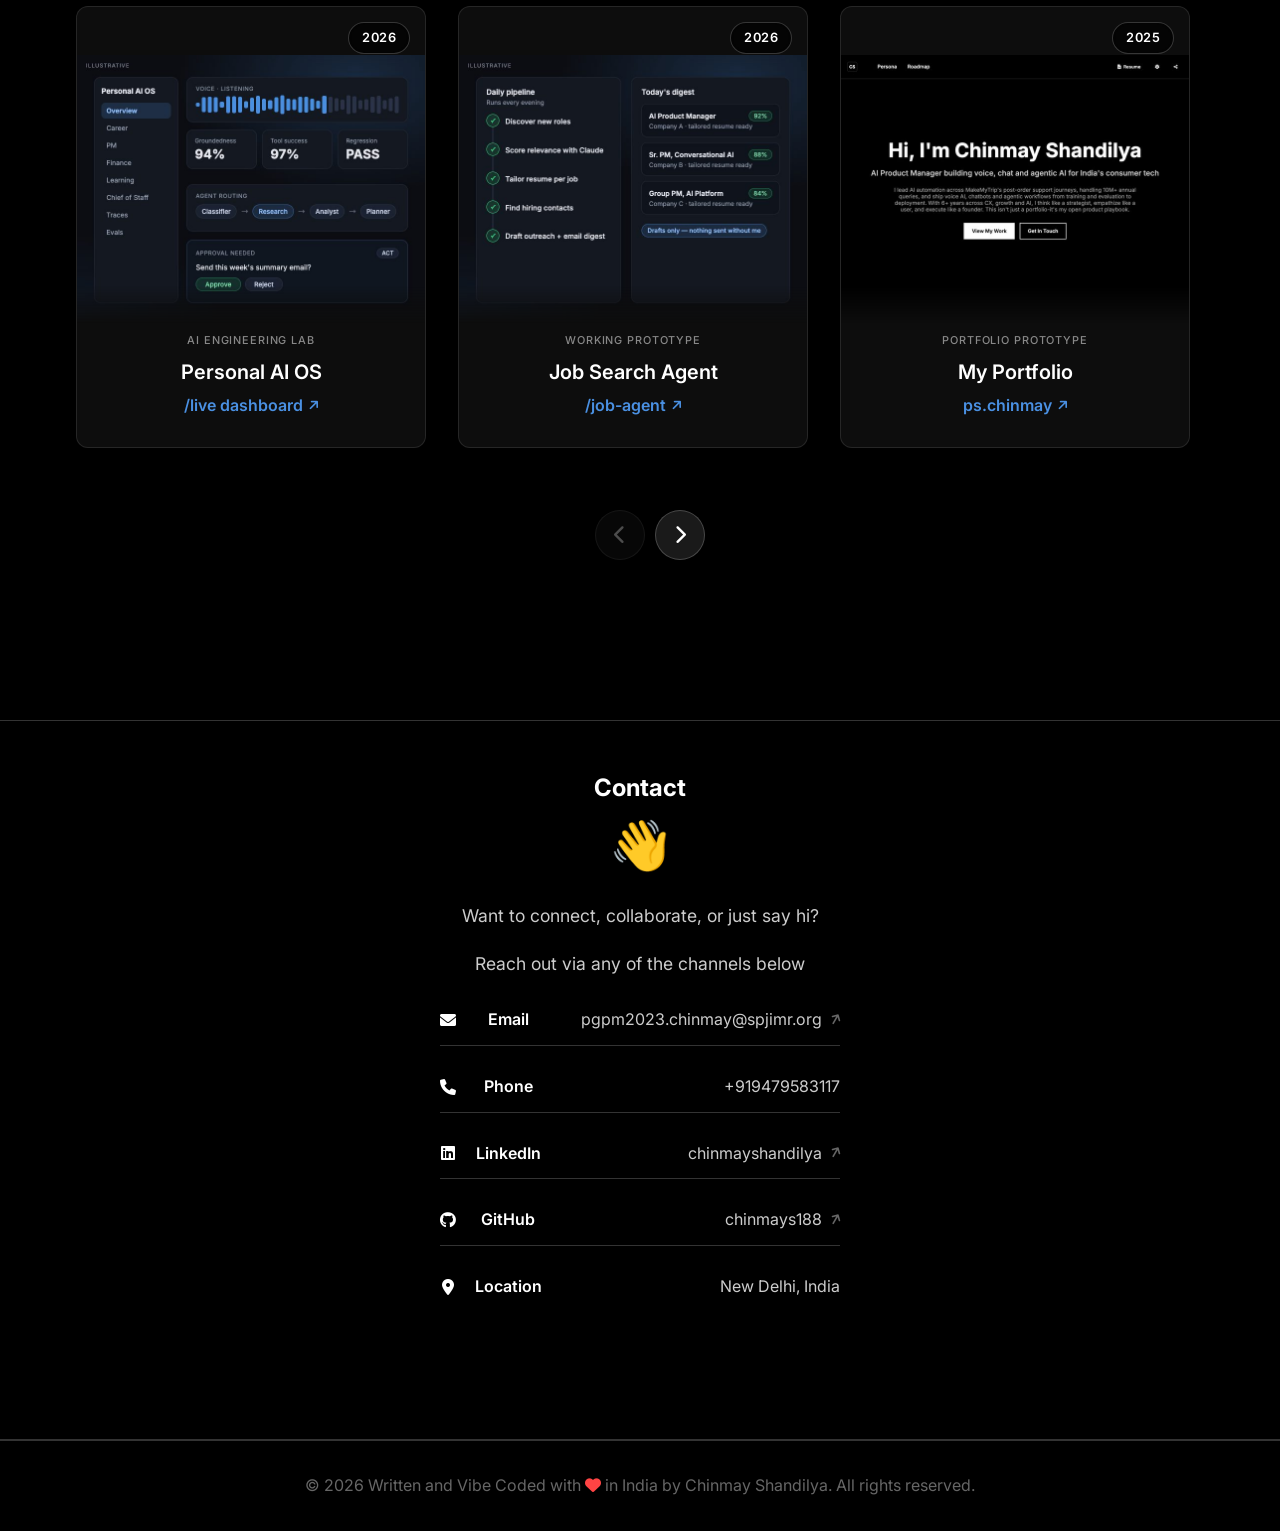
==== commit 1ee7f641: "Why I Build Like This: replace the character sketch with a whiteboard sketch Pencil-style whiteboard" ====
--- a/index.html
+++ b/index.html
@@ -177,7 +177,7 @@
                     </p>
                 </div>
                 <div class="why-build-image">
-                    <img src="generated-image.jpg" alt="Stylized Builder Sketch" class="builder-sketch">
+                    <img src="images/why-build-sketch.jpg" alt="Pencil sketch of a whiteboard: a customer journey with a mood dip at the issue stage, sticky notes saying talk to real users, test it, ship, learn, repeat, and the line journeys greater than features" class="builder-sketch" width="600" height="900" loading="lazy">
                 </div>
             </div>
         </div>
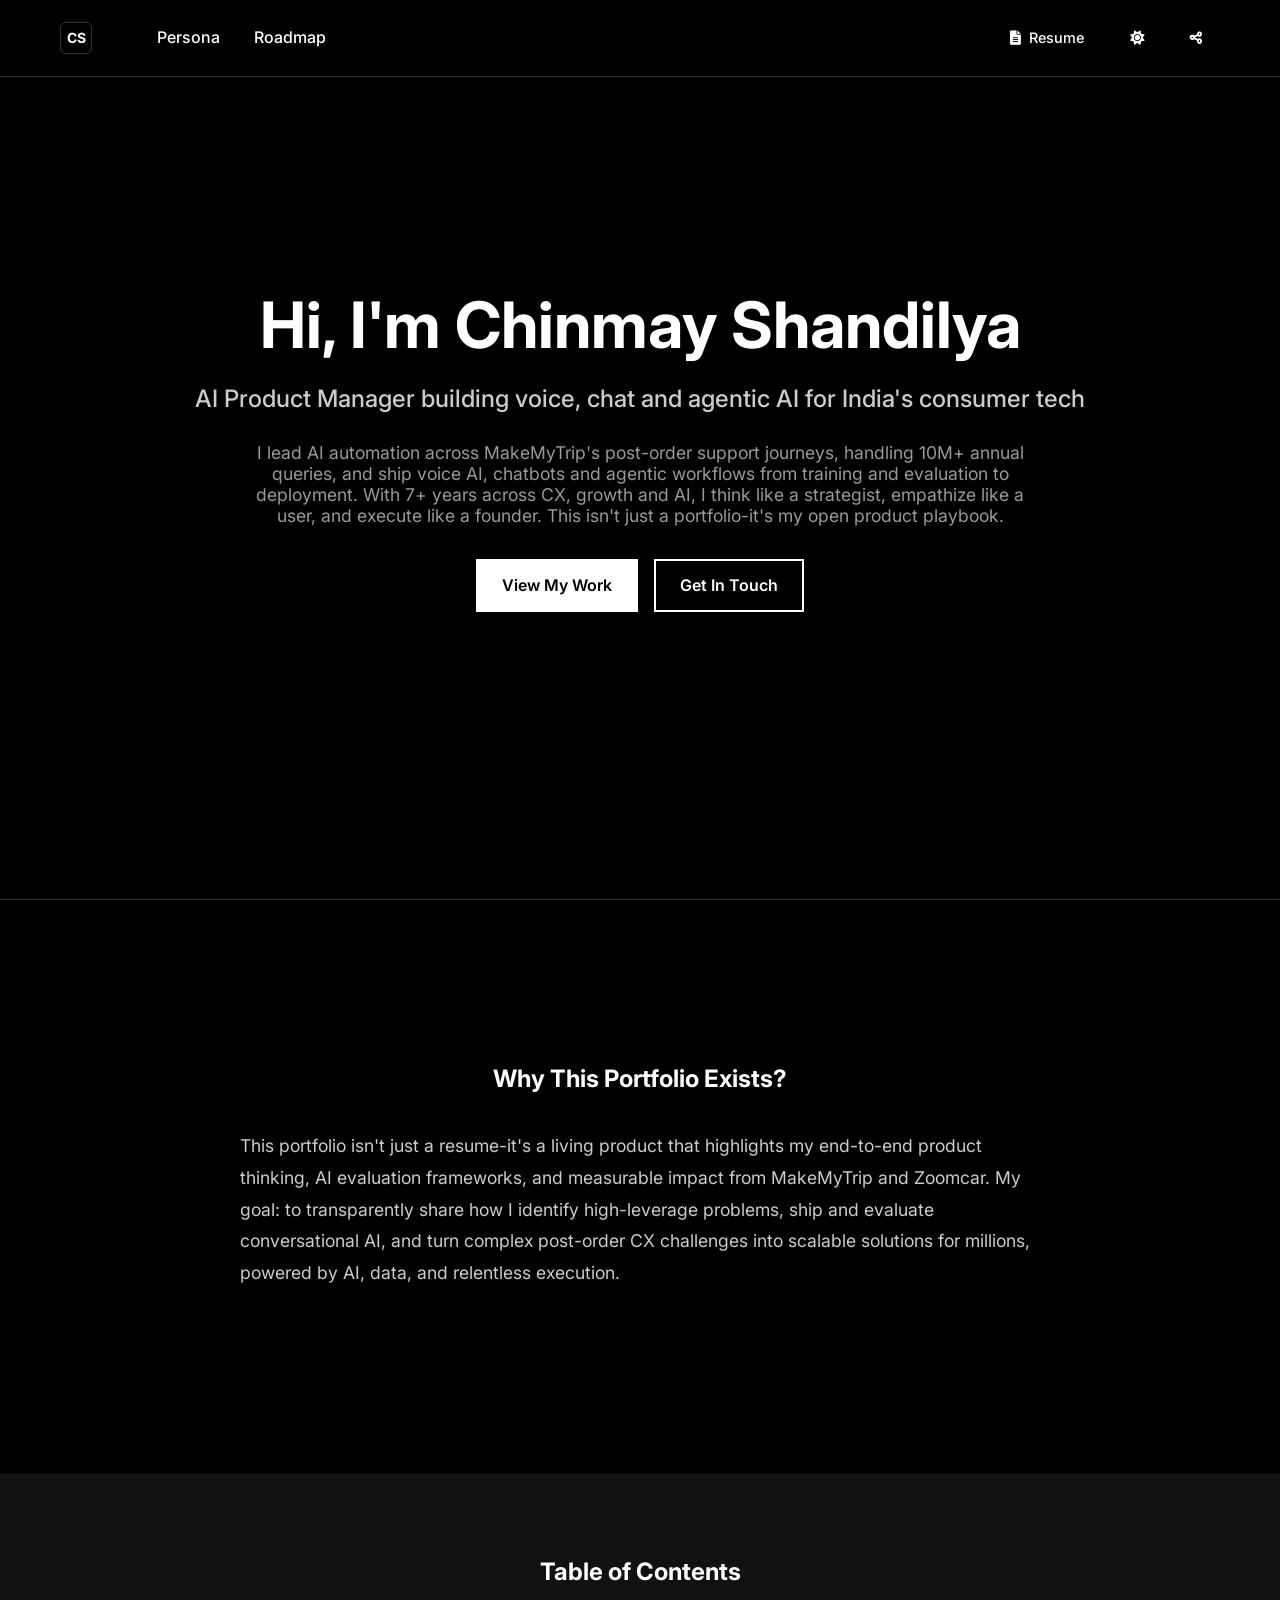
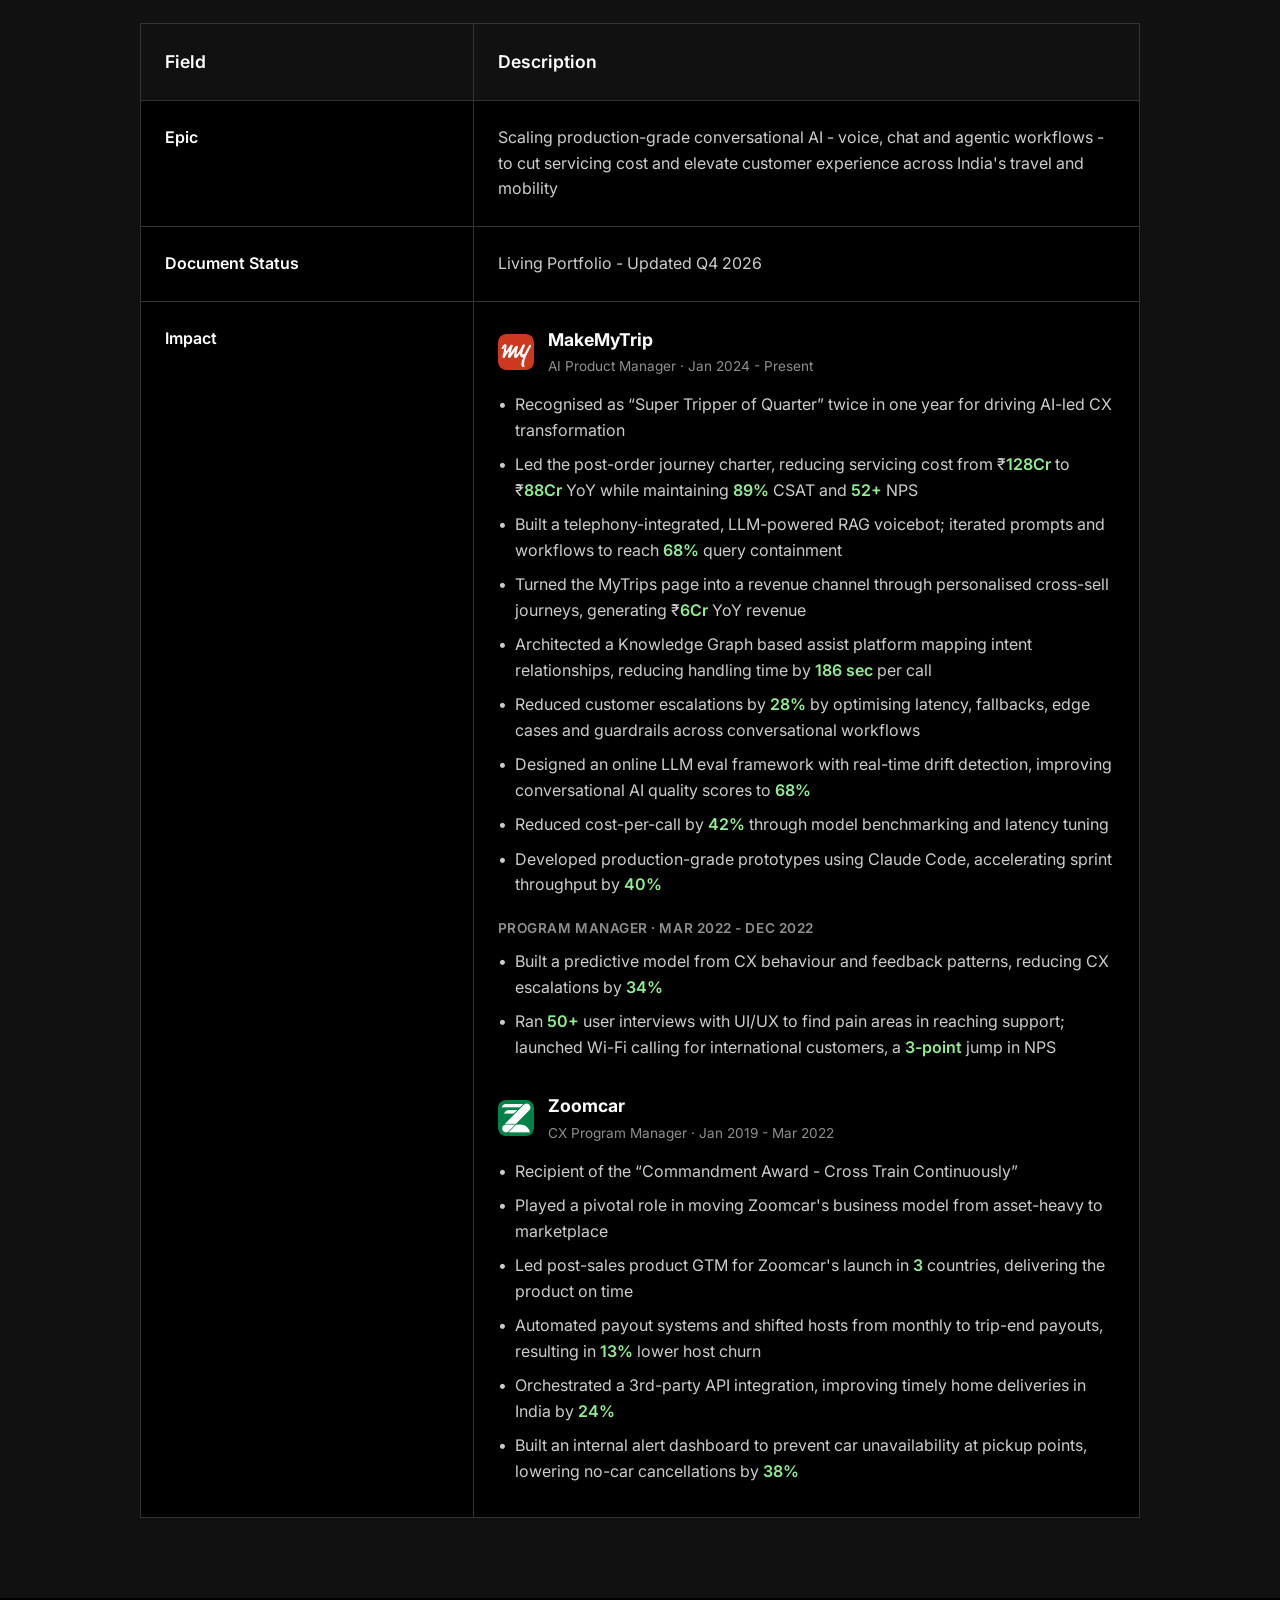
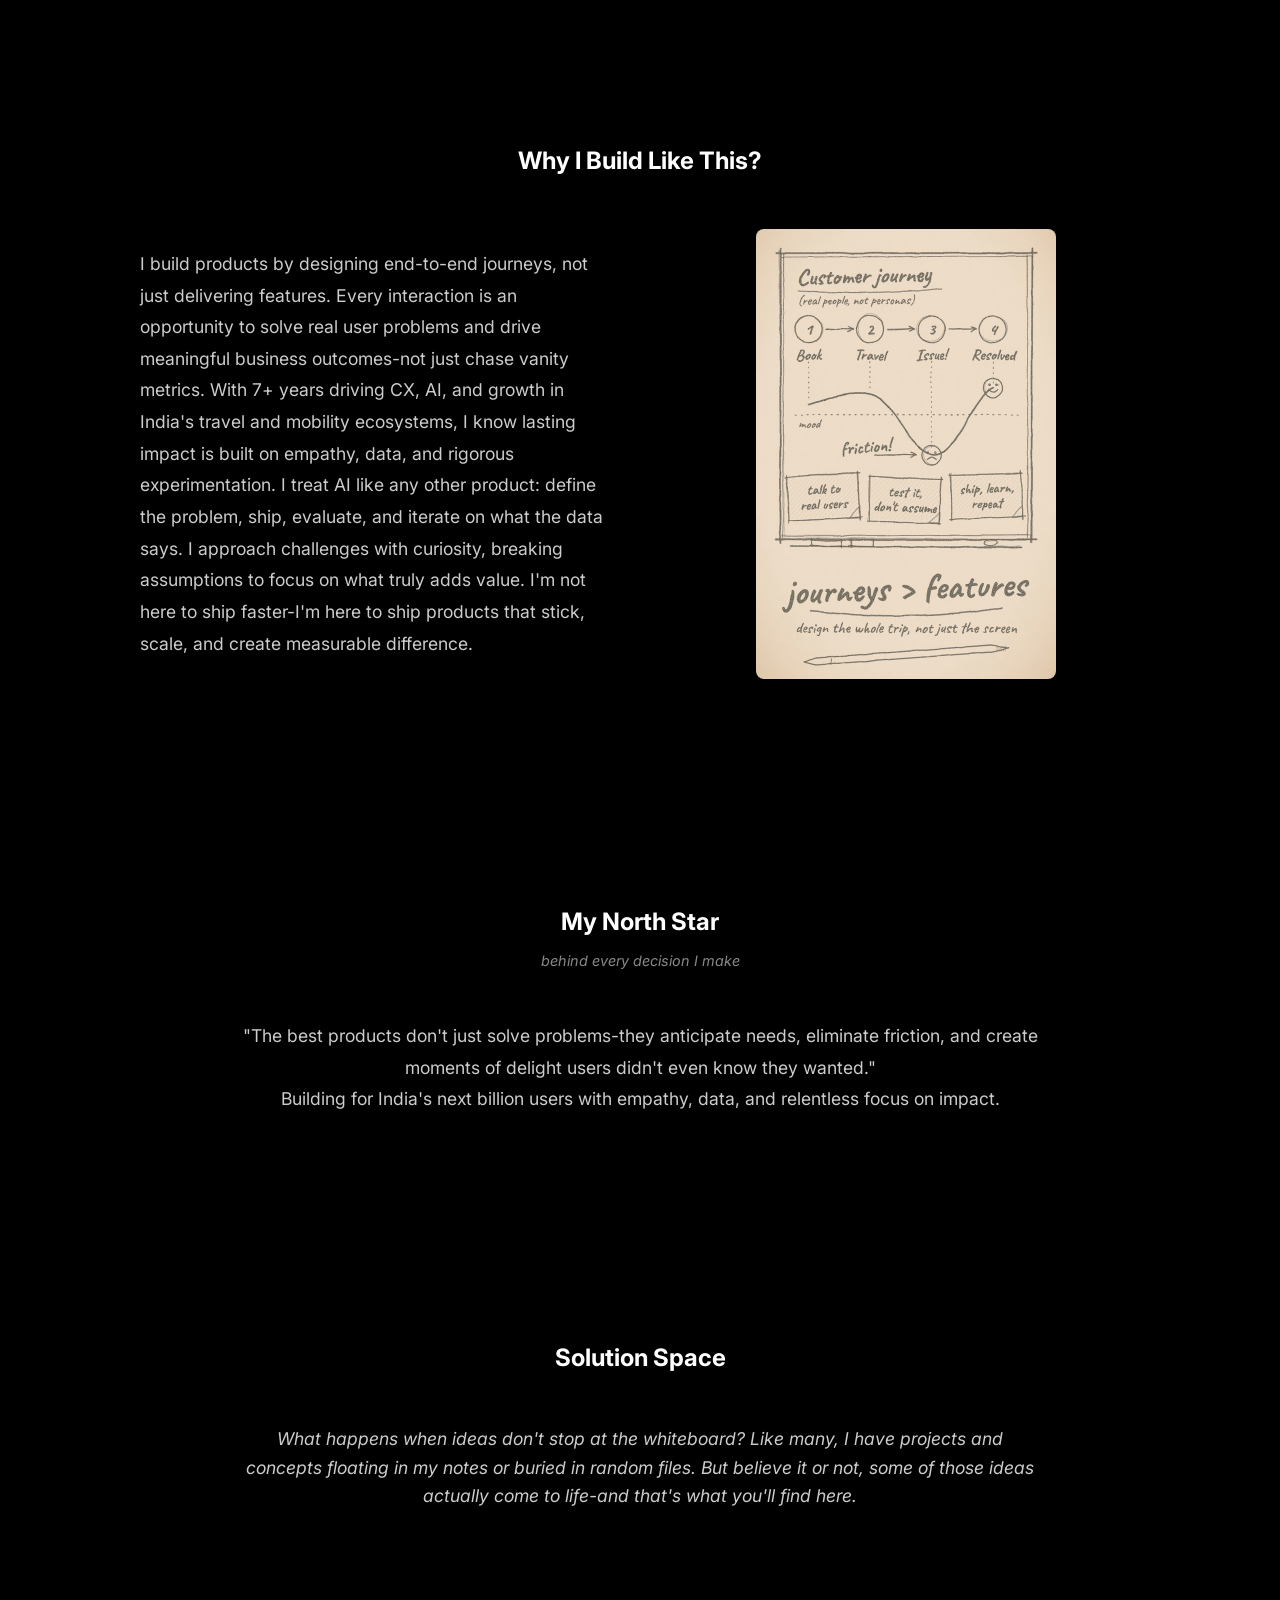
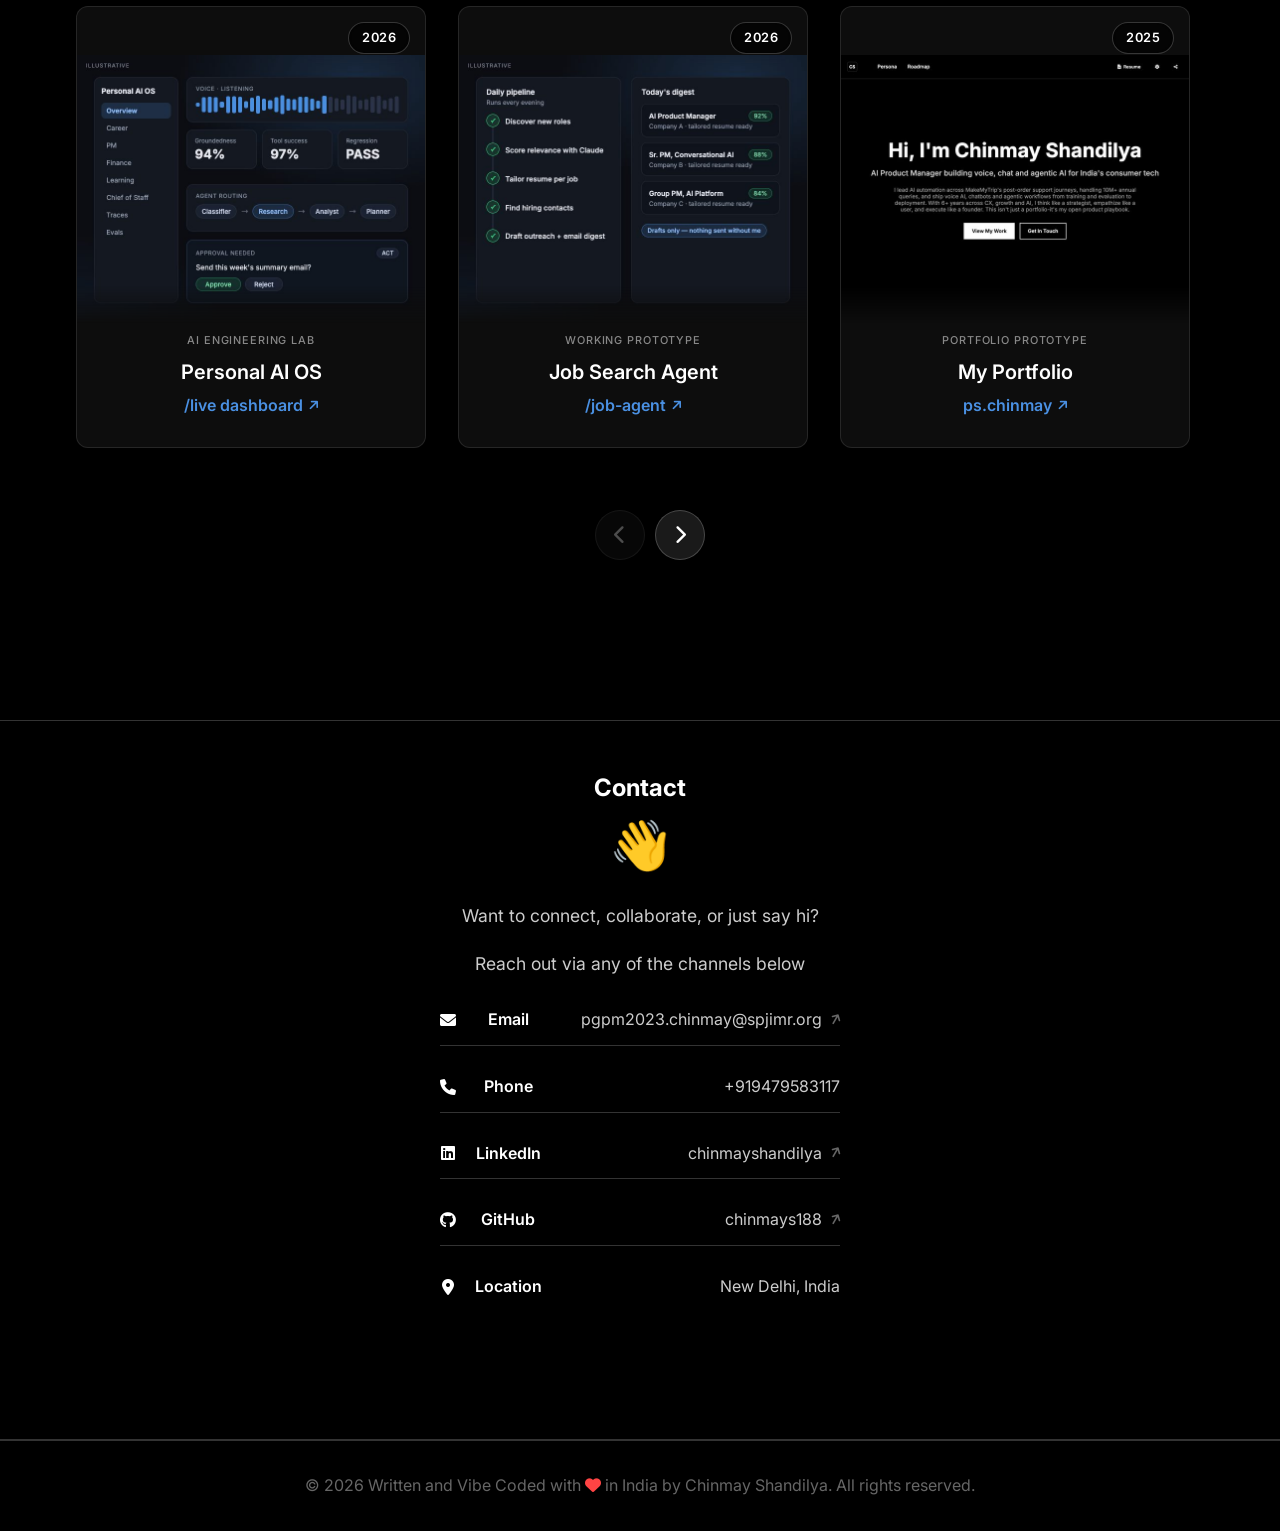
==== commit 9d9c403d: "Update experience from 6+ to 7+ years Co-Authored-By: Claude Sonnet 5.5 <noreply@anthropic.com>" ====
--- a/index.html
+++ b/index.html
@@ -83,7 +83,7 @@
                 <h1 class="hero-title">Hi, I'm Chinmay Shandilya</span></h1>
                 <h2 class="hero-subtitle">AI Product Manager building voice, chat and agentic AI for India's consumer tech</h2>
                 <p class="hero-description">
-                    I lead AI automation across MakeMyTrip's post-order support journeys, handling 10M+ annual queries, and ship voice AI, chatbots and agentic workflows from training and evaluation to deployment. With 6+ years across CX, growth and AI, I think like a strategist, empathize like a user, and execute like a founder. This isn't just a portfolio-it's my open product playbook.
+                    I lead AI automation across MakeMyTrip's post-order support journeys, handling 10M+ annual queries, and ship voice AI, chatbots and agentic workflows from training and evaluation to deployment. With 7+ years across CX, growth and AI, I think like a strategist, empathize like a user, and execute like a founder. This isn't just a portfolio-it's my open product playbook.
                 </p>
                 <div class="hero-buttons">
                     <a href="#projects" class="btn btn-primary">View My Work</a>
@@ -173,7 +173,7 @@
             <div class="why-build-content">
                 <div class="why-build-text">
                     <p>
-                        I build products by designing end-to-end journeys, not just delivering features. Every interaction is an opportunity to solve real user problems and drive meaningful business outcomes-not just chase vanity metrics. With 6+ years driving CX, AI, and growth in India's travel and mobility ecosystems, I know lasting impact is built on empathy, data, and rigorous experimentation. I treat AI like any other product: define the problem, ship, evaluate, and iterate on what the data says. I approach challenges with curiosity, breaking assumptions to focus on what truly adds value. I'm not here to ship faster-I'm here to ship products that stick, scale, and create measurable difference.
+                        I build products by designing end-to-end journeys, not just delivering features. Every interaction is an opportunity to solve real user problems and drive meaningful business outcomes-not just chase vanity metrics. With 7+ years driving CX, AI, and growth in India's travel and mobility ecosystems, I know lasting impact is built on empathy, data, and rigorous experimentation. I treat AI like any other product: define the problem, ship, evaluate, and iterate on what the data says. I approach challenges with curiosity, breaking assumptions to focus on what truly adds value. I'm not here to ship faster-I'm here to ship products that stick, scale, and create measurable difference.
                     </p>
                 </div>
                 <div class="why-build-image">
